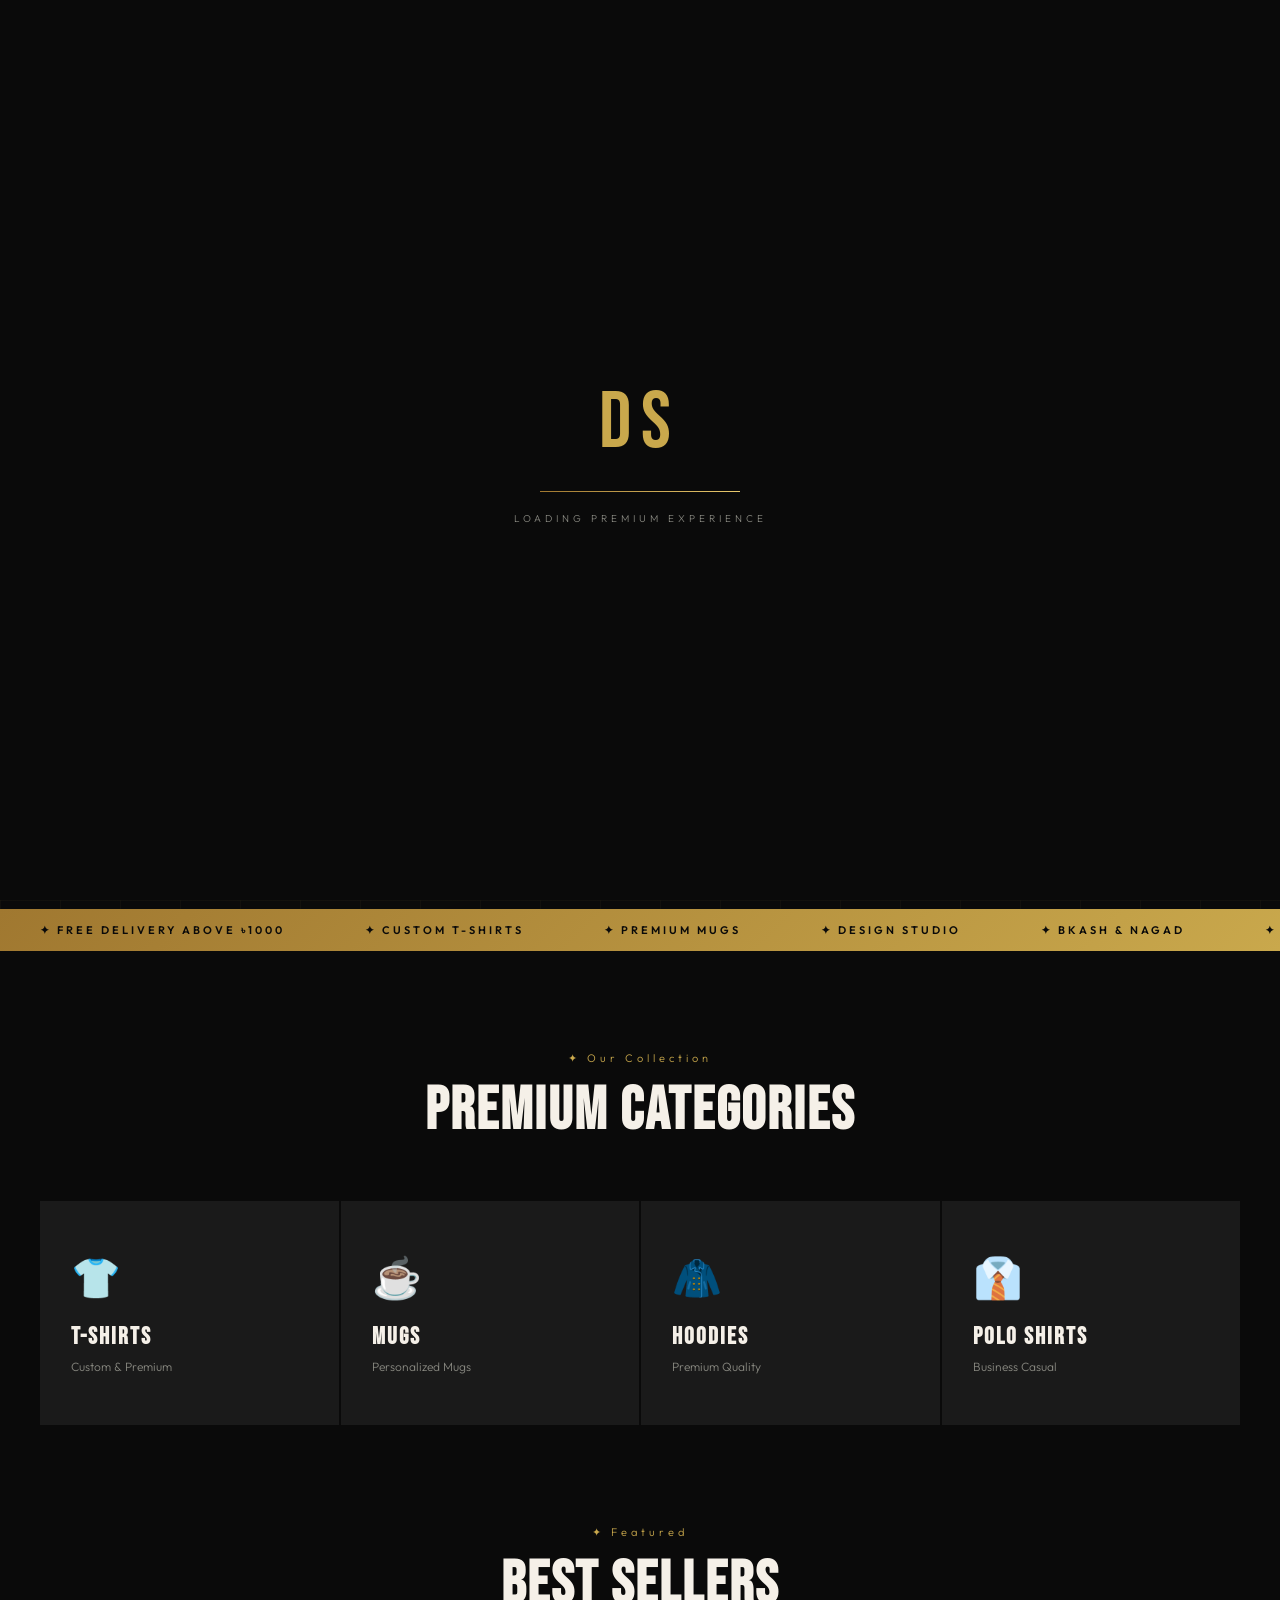
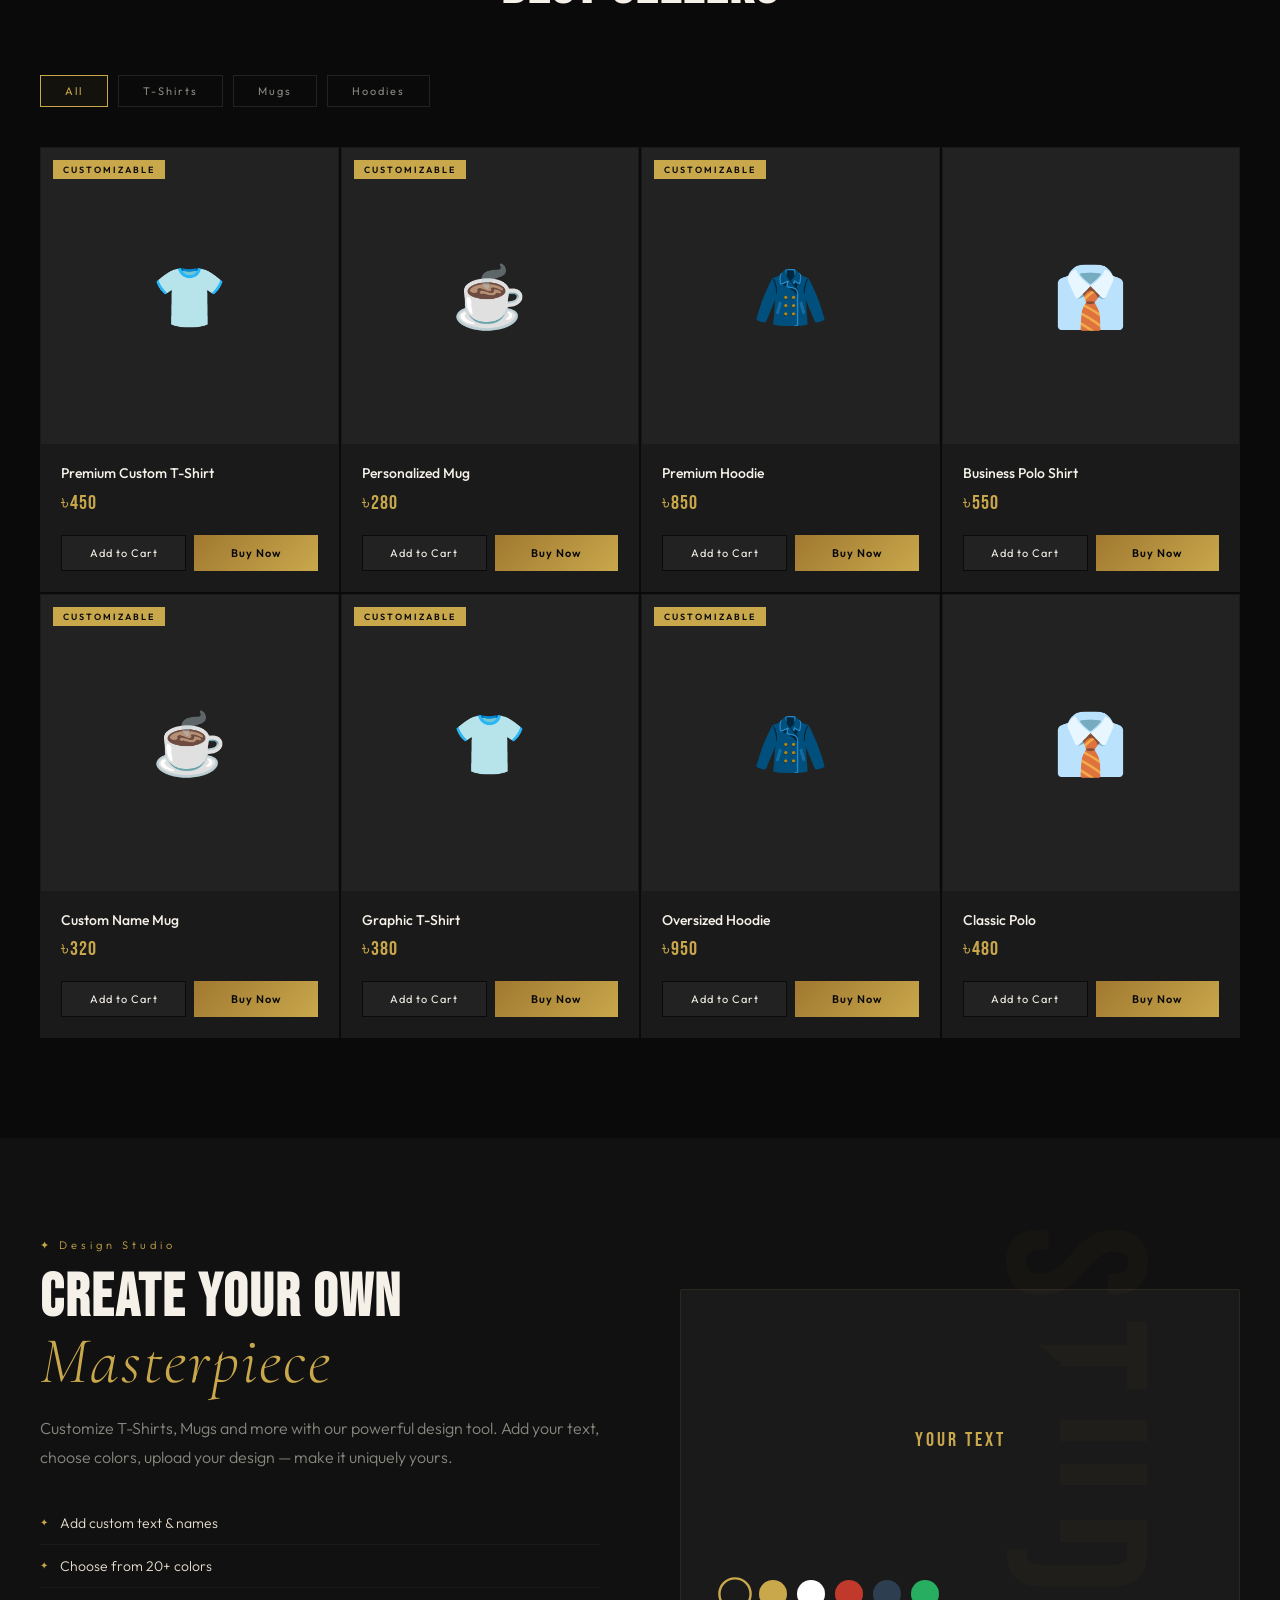
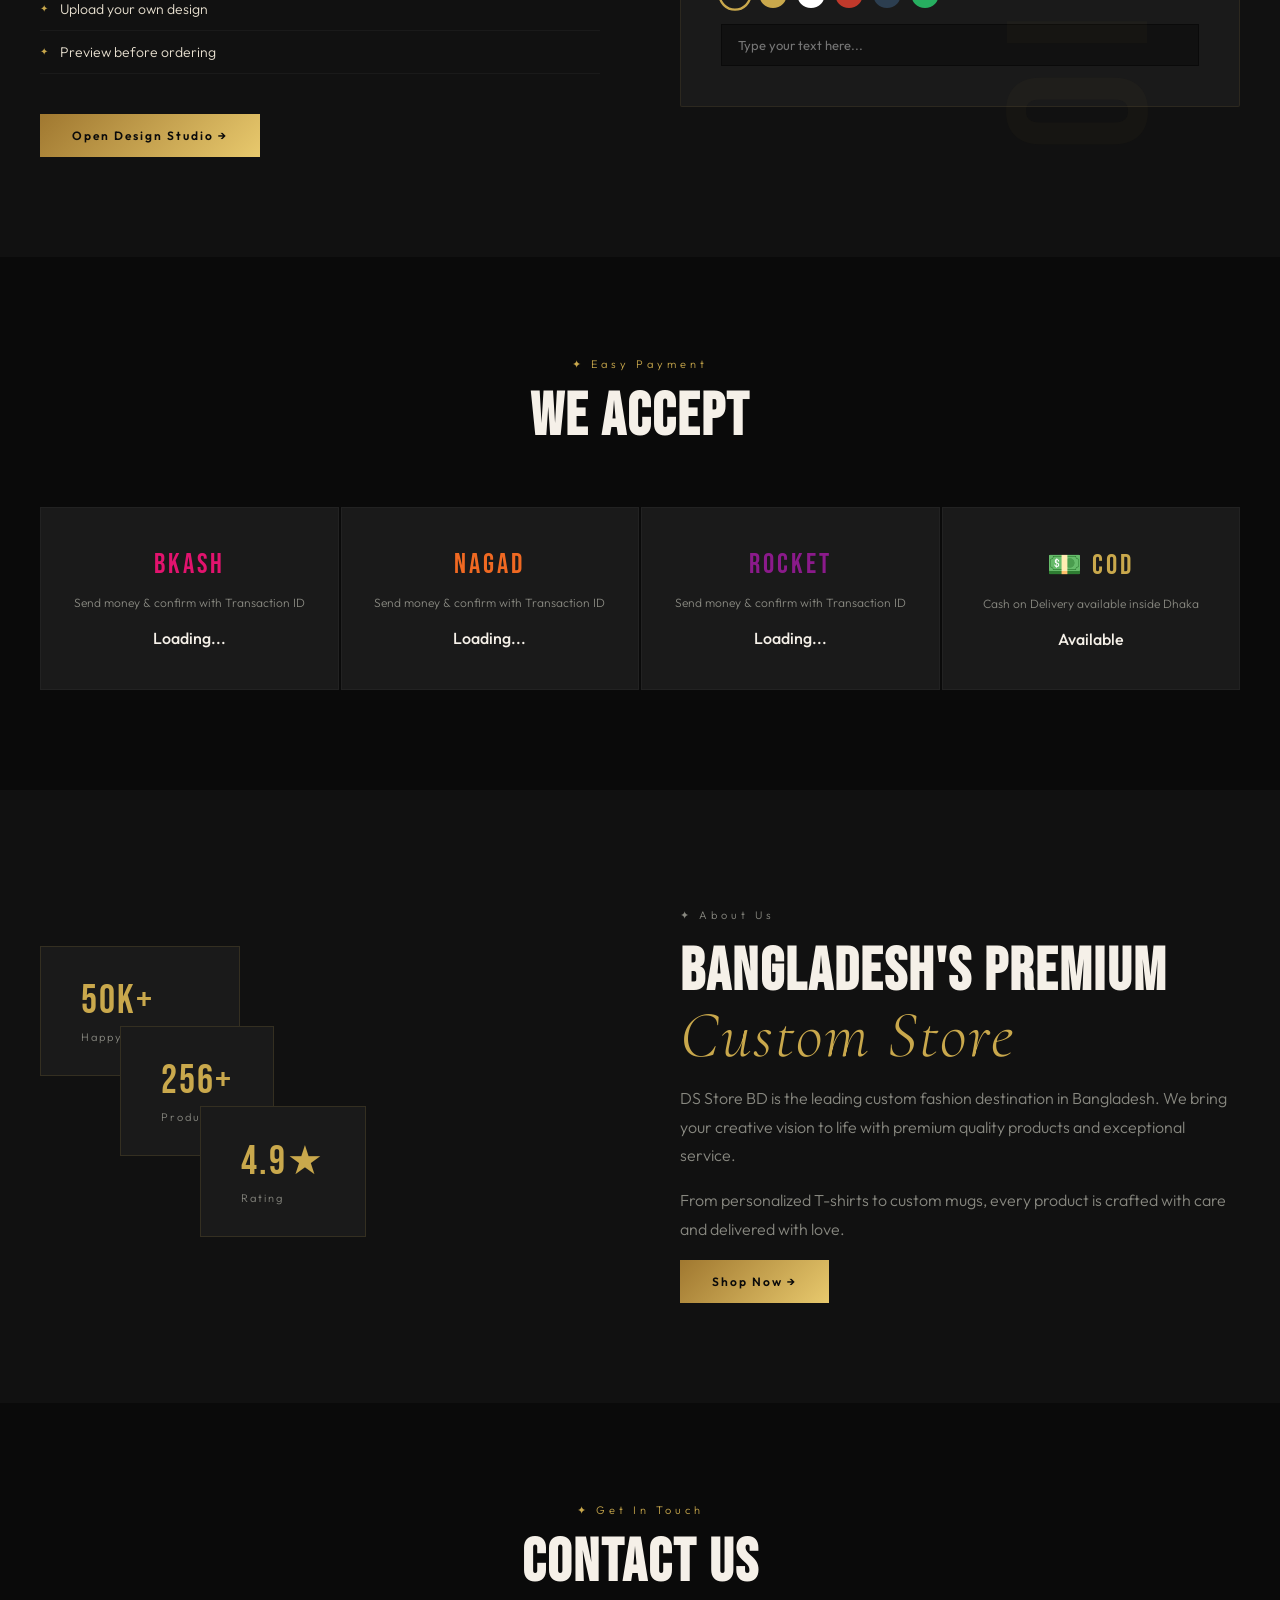
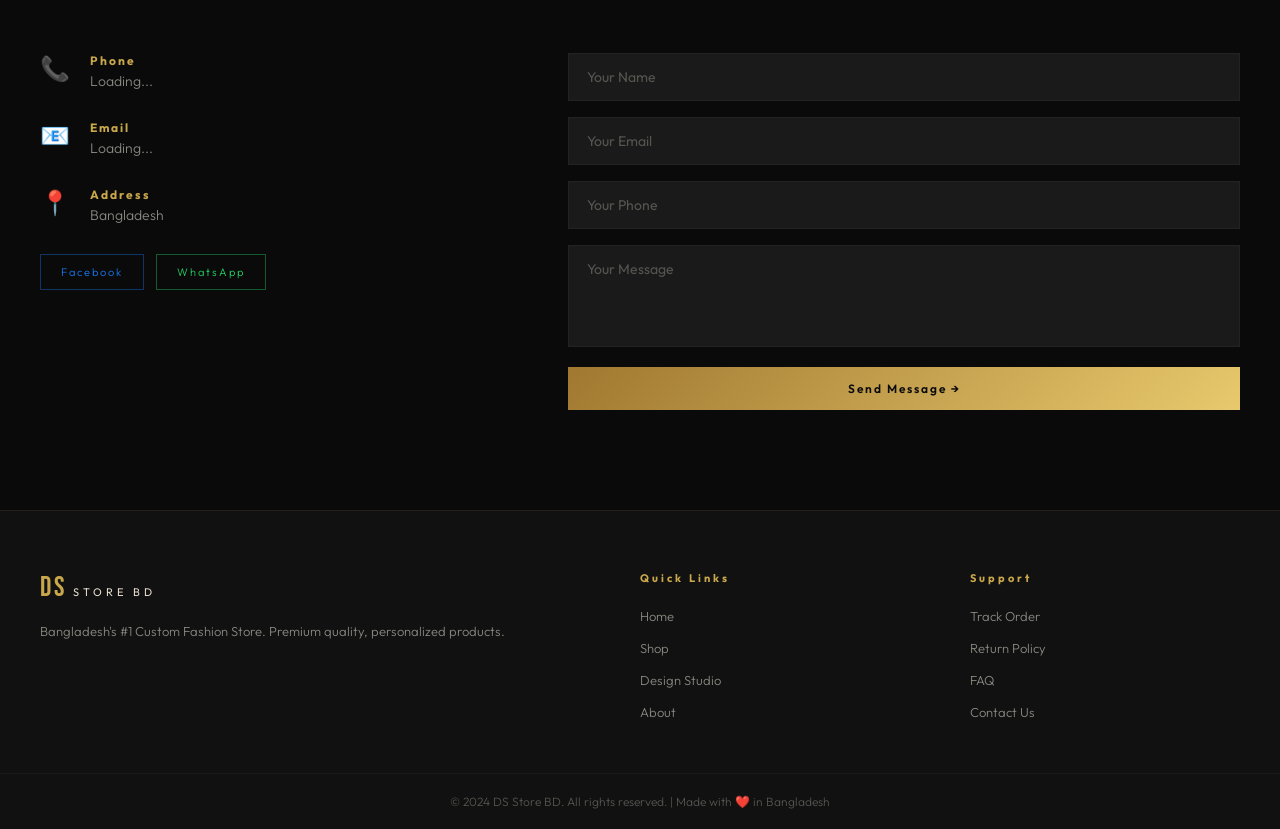
==== index.html @ f4c052ce "Add files via upload" ====
<!DOCTYPE html>
<html lang="en">
<head>
  <meta charset="UTF-8" />
  <meta name="viewport" content="width=device-width, initial-scale=1.0"/>
  <title>DS Store BD — Premium Custom Fashion</title>
  <link rel="preconnect" href="https://fonts.googleapis.com">
  <link href="https://fonts.googleapis.com/css2?family=Cormorant+Garamond:ital,wght@0,300;0,400;0,600;1,300;1,400&family=Bebas+Neue&family=Outfit:wght@300;400;500;600&display=swap" rel="stylesheet">
  <link rel="stylesheet" href="style.css">
</head>
<body>

<!-- CURSOR -->
<div class="cursor" id="cursor"></div>
<div class="cursor-follower" id="cursorFollower"></div>

<!-- LOADER -->
<div class="loader" id="loader">
  <div class="loader-inner">
    <div class="loader-logo">DS</div>
    <div class="loader-bar"><div class="loader-progress"></div></div>
    <p class="loader-text">LOADING PREMIUM EXPERIENCE</p>
  </div>
</div>

<!-- NAVBAR -->
<nav class="navbar" id="navbar">
  <div class="nav-inner">
    <div class="nav-logo">
      <span class="logo-ds">DS</span>
      <span class="logo-store">STORE BD</span>
    </div>
    <ul class="nav-links" id="navLinks">
      <li><a href="#home" class="nav-link active">Home</a></li>
      <li><a href="#shop" class="nav-link">Shop</a></li>
      <li><a href="#design" class="nav-link">Design Studio</a></li>
      <li><a href="#about" class="nav-link">About</a></li>
      <li><a href="#contact" class="nav-link">Contact</a></li>
    </ul>
    <div class="nav-actions">
      <button class="btn-login" onclick="openModal('loginModal')">Login</button>
      <div class="cart-icon" onclick="openCart()">
        <svg width="22" height="22" viewBox="0 0 24 24" fill="none" stroke="currentColor" stroke-width="1.5"><path d="M6 2L3 6v14a2 2 0 002 2h14a2 2 0 002-2V6l-3-4z"/><line x1="3" y1="6" x2="21" y2="6"/><path d="M16 10a4 4 0 01-8 0"/></svg>
        <span class="cart-count" id="cartCount">0</span>
      </div>
      <button class="hamburger" id="hamburger" onclick="toggleMenu()">
        <span></span><span></span><span></span>
      </button>
    </div>
  </div>
</nav>

<!-- HERO -->
<section class="hero" id="home">
  <div class="hero-bg">
    <div class="hero-grid"></div>
    <div class="gold-orb orb1"></div>
    <div class="gold-orb orb2"></div>
  </div>
  <div class="hero-content">
    <div class="hero-badge">✦ Bangladesh's #1 Custom Store</div>
    <h1 class="hero-title">
      <span class="title-line">Shop Smart,</span>
      <span class="title-line gold-italic">Design Bold,</span>
      <span class="title-line">Live Stylish.</span>
    </h1>
    <p class="hero-sub">Discover premium T-Shirts, Mugs & digital products. Design your own custom product with our powerful studio.</p>
    <div class="hero-btns">
      <a href="#shop" class="btn-gold">Explore Shop <span>→</span></a>
      <a href="#design" class="btn-outline">Design Your Product</a>
    </div>
    <div class="hero-stats">
      <div class="stat"><span class="stat-num" data-target="50000">0</span><span>K+</span><p>Happy Customers</p></div>
      <div class="stat-divider"></div>
      <div class="stat"><span class="stat-num" data-target="256">0</span><span>+</span><p>Products</p></div>
      <div class="stat-divider"></div>
      <div class="stat"><span class="stat-num" data-target="48">0</span><span>hr</span><p>Fast Delivery</p></div>
    </div>
  </div>
  <div class="hero-scroll">
    <div class="scroll-line"></div>
    <span>SCROLL</span>
  </div>
</section>

<!-- MARQUEE -->
<div class="marquee-wrap">
  <div class="marquee-track">
    <span>✦ FREE DELIVERY ABOVE ৳1000</span>
    <span>✦ CUSTOM T-SHIRTS</span>
    <span>✦ PREMIUM MUGS</span>
    <span>✦ DESIGN STUDIO</span>
    <span>✦ BKASH & NAGAD</span>
    <span>✦ FREE DELIVERY ABOVE ৳1000</span>
    <span>✦ CUSTOM T-SHIRTS</span>
    <span>✦ PREMIUM MUGS</span>
    <span>✦ DESIGN STUDIO</span>
    <span>✦ BKASH & NAGAD</span>
  </div>
</div>

<!-- CATEGORIES -->
<section class="categories" id="shop">
  <div class="container">
    <div class="section-header">
      <p class="section-tag">✦ Our Collection</p>
      <h2 class="section-title">Premium Categories</h2>
    </div>
    <div class="cat-grid">
      <div class="cat-card" onclick="filterProducts('tshirt')">
        <div class="cat-icon">👕</div>
        <h3>T-Shirts</h3>
        <p>Custom & Premium</p>
        <div class="cat-arrow">→</div>
      </div>
      <div class="cat-card" onclick="filterProducts('mug')">
        <div class="cat-icon">☕</div>
        <h3>Mugs</h3>
        <p>Personalized Mugs</p>
        <div class="cat-arrow">→</div>
      </div>
      <div class="cat-card" onclick="filterProducts('hoodie')">
        <div class="cat-icon">🧥</div>
        <h3>Hoodies</h3>
        <p>Premium Quality</p>
        <div class="cat-arrow">→</div>
      </div>
      <div class="cat-card" onclick="filterProducts('polo')">
        <div class="cat-icon">👔</div>
        <h3>Polo Shirts</h3>
        <p>Business Casual</p>
        <div class="cat-arrow">→</div>
      </div>
    </div>
  </div>
</section>

<!-- PRODUCTS -->
<section class="products-section">
  <div class="container">
    <div class="section-header">
      <p class="section-tag">✦ Featured</p>
      <h2 class="section-title">Best Sellers</h2>
    </div>
    <div class="products-filter">
      <button class="filter-btn active" onclick="filterProducts('all', this)">All</button>
      <button class="filter-btn" onclick="filterProducts('tshirt', this)">T-Shirts</button>
      <button class="filter-btn" onclick="filterProducts('mug', this)">Mugs</button>
      <button class="filter-btn" onclick="filterProducts('hoodie', this)">Hoodies</button>
    </div>
    <div class="products-grid" id="productsGrid">
      <div class="loading-products">
        <div class="gold-spinner"></div>
        <p>Loading products...</p>
      </div>
    </div>
  </div>
</section>

<!-- DESIGN STUDIO -->
<section class="design-studio" id="design">
  <div class="container">
    <div class="studio-inner">
      <div class="studio-text">
        <p class="section-tag">✦ Design Studio</p>
        <h2 class="section-title">Create Your Own<br><em>Masterpiece</em></h2>
        <p class="studio-desc">Customize T-Shirts, Mugs and more with our powerful design tool. Add your text, choose colors, upload your design — make it uniquely yours.</p>
        <ul class="studio-features">
          <li><span class="feat-icon">✦</span> Add custom text & names</li>
          <li><span class="feat-icon">✦</span> Choose from 20+ colors</li>
          <li><span class="feat-icon">✦</span> Upload your own design</li>
          <li><span class="feat-icon">✦</span> Preview before ordering</li>
        </ul>
        <button class="btn-gold" onclick="openDesignStudio()">Open Design Studio →</button>
      </div>
      <div class="studio-preview">
        <div class="preview-card">
          <div class="preview-product" id="previewProduct">
            <div class="tshirt-shape">
              <div class="tshirt-canvas" id="tshirtCanvas">
                <div class="canvas-text" id="canvasText">YOUR TEXT</div>
              </div>
            </div>
          </div>
          <div class="preview-controls">
            <div class="color-picker-row">
              <div class="color-swatch active" style="background:#1a1a1a" onclick="changeProductColor('#1a1a1a', this)"></div>
              <div class="color-swatch" style="background:#c9a84c" onclick="changeProductColor('#c9a84c', this)"></div>
              <div class="color-swatch" style="background:#ffffff" onclick="changeProductColor('#ffffff', this)"></div>
              <div class="color-swatch" style="background:#c0392b" onclick="changeProductColor('#c0392b', this)"></div>
              <div class="color-swatch" style="background:#2c3e50" onclick="changeProductColor('#2c3e50', this)"></div>
              <div class="color-swatch" style="background:#27ae60" onclick="changeProductColor('#27ae60', this)"></div>
            </div>
            <input type="text" class="text-input-preview" placeholder="Type your text here..." oninput="updatePreviewText(this.value)" maxlength="20">
          </div>
        </div>
      </div>
    </div>
  </div>
</section>

<!-- PAYMENT INFO -->
<section class="payment-section">
  <div class="container">
    <div class="section-header">
      <p class="section-tag">✦ Easy Payment</p>
      <h2 class="section-title">We Accept</h2>
    </div>
    <div class="payment-grid">
      <div class="payment-card bkash">
        <div class="payment-logo">bKash</div>
        <p>Send money & confirm with Transaction ID</p>
        <div class="payment-number" id="bkashNumber">Loading...</div>
      </div>
      <div class="payment-card nagad">
        <div class="payment-logo">Nagad</div>
        <p>Send money & confirm with Transaction ID</p>
        <div class="payment-number" id="nagadNumber">Loading...</div>
      </div>
      <div class="payment-card rocket">
        <div class="payment-logo">Rocket</div>
        <p>Send money & confirm with Transaction ID</p>
        <div class="payment-number" id="rocketNumber">Loading...</div>
      </div>
      <div class="payment-card cod">
        <div class="payment-logo">💵 COD</div>
        <p>Cash on Delivery available inside Dhaka</p>
        <div class="payment-number">Available</div>
      </div>
    </div>
  </div>
</section>

<!-- ABOUT -->
<section class="about-section" id="about">
  <div class="container">
    <div class="about-inner">
      <div class="about-visual">
        <div class="about-card-stack">
          <div class="about-card ac1">
            <span class="ac-num">50K+</span>
            <span class="ac-label">Happy Customers</span>
          </div>
          <div class="about-card ac2">
            <span class="ac-num">256+</span>
            <span class="ac-label">Products</span>
          </div>
          <div class="about-card ac3">
            <span class="ac-num">4.9★</span>
            <span class="ac-label">Rating</span>
          </div>
        </div>
      </div>
      <div class="about-text">
        <p class="section-tag">✦ About Us</p>
        <h2 class="section-title">Bangladesh's Premium<br><em>Custom Store</em></h2>
        <p>DS Store BD is the leading custom fashion destination in Bangladesh. We bring your creative vision to life with premium quality products and exceptional service.</p>
        <p>From personalized T-shirts to custom mugs, every product is crafted with care and delivered with love.</p>
        <a href="#shop" class="btn-gold">Shop Now →</a>
      </div>
    </div>
  </div>
</section>

<!-- CONTACT -->
<section class="contact-section" id="contact">
  <div class="container">
    <div class="section-header">
      <p class="section-tag">✦ Get In Touch</p>
      <h2 class="section-title">Contact Us</h2>
    </div>
    <div class="contact-grid">
      <div class="contact-info">
        <div class="contact-item">
          <span class="contact-icon">📞</span>
          <div>
            <h4>Phone</h4>
            <p id="contactPhone">Loading...</p>
          </div>
        </div>
        <div class="contact-item">
          <span class="contact-icon">📧</span>
          <div>
            <h4>Email</h4>
            <p id="contactEmail">Loading...</p>
          </div>
        </div>
        <div class="contact-item">
          <span class="contact-icon">📍</span>
          <div>
            <h4>Address</h4>
            <p id="contactAddress">Bangladesh</p>
          </div>
        </div>
        <div class="social-links">
          <a href="#" class="social-btn fb">Facebook</a>
          <a href="#" class="social-btn wa">WhatsApp</a>
        </div>
      </div>
      <form class="contact-form" onsubmit="submitContact(event)">
        <div class="form-group">
          <input type="text" placeholder="Your Name" required>
        </div>
        <div class="form-group">
          <input type="email" placeholder="Your Email" required>
        </div>
        <div class="form-group">
          <input type="tel" placeholder="Your Phone">
        </div>
        <div class="form-group">
          <textarea placeholder="Your Message" rows="4" required></textarea>
        </div>
        <button type="submit" class="btn-gold w-full">Send Message →</button>
      </form>
    </div>
  </div>
</section>

<!-- FOOTER -->
<footer class="footer">
  <div class="footer-inner">
    <div class="footer-brand">
      <div class="nav-logo">
        <span class="logo-ds">DS</span>
        <span class="logo-store">STORE BD</span>
      </div>
      <p>Bangladesh's #1 Custom Fashion Store. Premium quality, personalized products.</p>
    </div>
    <div class="footer-links">
      <h4>Quick Links</h4>
      <ul>
        <li><a href="#home">Home</a></li>
        <li><a href="#shop">Shop</a></li>
        <li><a href="#design">Design Studio</a></li>
        <li><a href="#about">About</a></li>
      </ul>
    </div>
    <div class="footer-links">
      <h4>Support</h4>
      <ul>
        <li><a href="#">Track Order</a></li>
        <li><a href="#">Return Policy</a></li>
        <li><a href="#">FAQ</a></li>
        <li><a href="#contact">Contact Us</a></li>
      </ul>
    </div>
  </div>
  <div class="footer-bottom">
    <p>© 2024 DS Store BD. All rights reserved. | Made with ❤️ in Bangladesh</p>
  </div>
</footer>

<!-- CART SIDEBAR -->
<div class="cart-overlay" id="cartOverlay" onclick="closeCart()"></div>
<div class="cart-sidebar" id="cartSidebar">
  <div class="cart-header">
    <h3>Your Cart</h3>
    <button onclick="closeCart()">✕</button>
  </div>
  <div class="cart-items" id="cartItems">
    <div class="empty-cart">
      <span>🛒</span>
      <p>Your cart is empty</p>
    </div>
  </div>
  <div class="cart-footer" id="cartFooter" style="display:none">
    <div class="cart-total">
      <span>Total:</span>
      <span class="total-amount" id="cartTotal">৳0</span>
    </div>
    <button class="btn-gold w-full" onclick="proceedToCheckout()">Checkout →</button>
  </div>
</div>

<!-- LOGIN MODAL -->
<div class="modal-overlay" id="loginModal" onclick="closeModalOutside(event, 'loginModal')">
  <div class="modal">
    <button class="modal-close" onclick="closeModal('loginModal')">✕</button>
    <div class="modal-header">
      <div class="nav-logo"><span class="logo-ds">DS</span><span class="logo-store">STORE BD</span></div>
      <p>Sign in to your account</p>
    </div>
    <div class="modal-tabs">
      <button class="tab-btn active" onclick="switchTab('login')">Login</button>
      <button class="tab-btn" onclick="switchTab('register')">Register</button>
    </div>
    <form id="loginForm" onsubmit="handleLogin(event)">
      <div class="form-group">
        <input type="email" id="loginEmail" placeholder="Email Address" required>
      </div>
      <div class="form-group">
        <input type="password" id="loginPassword" placeholder="Password" required>
      </div>
      <button type="submit" class="btn-gold w-full">Sign In →</button>
    </form>
    <form id="registerForm" style="display:none" onsubmit="handleRegister(event)">
      <div class="form-group">
        <input type="text" id="regName" placeholder="Full Name" required>
      </div>
      <div class="form-group">
        <input type="email" id="regEmail" placeholder="Email Address" required>
      </div>
      <div class="form-group">
        <input type="tel" id="regPhone" placeholder="Phone Number">
      </div>
      <div class="form-group">
        <input type="password" id="regPassword" placeholder="Password" required>
      </div>
      <button type="submit" class="btn-gold w-full">Create Account →</button>
    </form>
    <div class="modal-msg" id="modalMsg"></div>
  </div>
</div>

<!-- PRODUCT MODAL -->
<div class="modal-overlay" id="productModal" onclick="closeModalOutside(event, 'productModal')">
  <div class="modal modal-wide">
    <button class="modal-close" onclick="closeModal('productModal')">✕</button>
    <div id="productModalContent"></div>
  </div>
</div>

<!-- ORDER MODAL -->
<div class="modal-overlay" id="orderModal" onclick="closeModalOutside(event, 'orderModal')">
  <div class="modal modal-wide">
    <button class="modal-close" onclick="closeModal('orderModal')">✕</button>
    <div class="modal-header">
      <h3>Complete Your Order</h3>
    </div>
    <form onsubmit="submitOrder(event)">
      <div class="order-grid">
        <div class="order-form">
          <h4>Delivery Information</h4>
          <div class="form-group">
            <input type="text" id="orderName" placeholder="Full Name" required>
          </div>
          <div class="form-group">
            <input type="tel" id="orderPhone" placeholder="Phone Number" required>
          </div>
          <div class="form-group">
            <input type="email" id="orderEmail" placeholder="Email (optional)">
          </div>
          <div class="form-group">
            <textarea id="orderAddress" placeholder="Full Delivery Address" rows="3" required></textarea>
          </div>
          <div class="form-group">
            <textarea id="orderNote" placeholder="Special Note (optional)" rows="2"></textarea>
          </div>
          <h4>Payment Method</h4>
          <div class="payment-methods">
            <label class="payment-option">
              <input type="radio" name="payment" value="bkash" required>
              <span>bKash</span>
            </label>
            <label class="payment-option">
              <input type="radio" name="payment" value="nagad">
              <span>Nagad</span>
            </label>
            <label class="payment-option">
              <input type="radio" name="payment" value="rocket">
              <span>Rocket</span>
            </label>
            <label class="payment-option">
              <input type="radio" name="payment" value="cod">
              <span>Cash on Delivery</span>
            </label>
          </div>
          <div id="paymentInstructions" class="payment-instructions"></div>
          <div class="form-group" id="transactionGroup" style="display:none">
            <input type="text" id="transactionId" placeholder="Transaction ID">
            <input type="text" id="paymentNumber" placeholder="Payment Number">
          </div>
        </div>
        <div class="order-summary">
          <h4>Order Summary</h4>
          <div id="orderItemsList"></div>
          <div class="order-total-row">
            <span>Subtotal:</span>
            <span id="orderSubtotal">৳0</span>
          </div>
          <div class="order-total-row">
            <span>Delivery:</span>
            <span id="orderDelivery">৳60</span>
          </div>
          <div class="order-total-row total">
            <span>Total:</span>
            <span id="orderTotal">৳0</span>
          </div>
          <button type="submit" class="btn-gold w-full">Place Order →</button>
        </div>
      </div>
    </form>
  </div>
</div>

<!-- TOAST -->
<div class="toast" id="toast"></div>

<script src="app.js"></script>
</body>
</html>
---- style.css ----
/* ===== DS STORE BD — BLACK & GOLD PREMIUM ===== */
:root {
  --gold: #c9a84c;
  --gold-light: #e8c96d;
  --gold-dark: #a07830;
  --black: #0a0a0a;
  --black2: #111111;
  --black3: #1a1a1a;
  --black4: #222222;
  --white: #f5f0e8;
  --white2: #e8e0d0;
  --gray: #888880;
  --gray2: #555550;
  --font-display: 'Bebas Neue', sans-serif;
  --font-serif: 'Cormorant Garamond', serif;
  --font-body: 'Outfit', sans-serif;
}

*, *::before, *::after { margin:0; padding:0; box-sizing:border-box; }

html { scroll-behavior: smooth; }

body {
  background: var(--black);
  color: var(--white);
  font-family: var(--font-body);
  font-weight: 300;
  overflow-x: hidden;
  cursor: none;
}

/* SCROLLBAR */
::-webkit-scrollbar { width: 4px; }
::-webkit-scrollbar-track { background: var(--black2); }
::-webkit-scrollbar-thumb { background: var(--gold); border-radius: 2px; }

/* CURSOR */
.cursor {
  width: 8px; height: 8px;
  background: var(--gold);
  border-radius: 50%;
  position: fixed; top: 0; left: 0;
  pointer-events: none;
  z-index: 9999;
  transition: transform 0.1s;
}
.cursor-follower {
  width: 30px; height: 30px;
  border: 1px solid var(--gold);
  border-radius: 50%;
  position: fixed; top: 0; left: 0;
  pointer-events: none;
  z-index: 9998;
  transition: all 0.15s ease;
  opacity: 0.5;
}

/* LOADER */
.loader {
  position: fixed; inset: 0;
  background: var(--black);
  z-index: 10000;
  display: flex;
  align-items: center;
  justify-content: center;
  transition: opacity 0.8s, visibility 0.8s;
}
.loader.hidden { opacity: 0; visibility: hidden; }
.loader-inner { text-align: center; }
.loader-logo {
  font-family: var(--font-display);
  font-size: 80px;
  color: var(--gold);
  letter-spacing: 10px;
  animation: pulse 1s ease-in-out infinite;
}
@keyframes pulse { 0%,100%{opacity:1} 50%{opacity:0.4} }
.loader-bar {
  width: 200px; height: 1px;
  background: var(--black3);
  margin: 20px auto;
  overflow: hidden;
}
.loader-progress {
  height: 100%;
  background: linear-gradient(90deg, var(--gold-dark), var(--gold-light));
  animation: load 2s ease-in-out forwards;
}
@keyframes load { from{width:0} to{width:100%} }
.loader-text {
  font-size: 10px;
  letter-spacing: 4px;
  color: var(--gray);
}

/* NAVBAR */
.navbar {
  position: fixed; top: 0; left: 0; right: 0;
  z-index: 1000;
  padding: 20px 0;
  transition: all 0.4s;
}
.navbar.scrolled {
  background: rgba(10,10,10,0.95);
  backdrop-filter: blur(20px);
  padding: 12px 0;
  border-bottom: 1px solid rgba(201,168,76,0.15);
}
.nav-inner {
  max-width: 1280px;
  margin: 0 auto;
  padding: 0 40px;
  display: flex;
  align-items: center;
  justify-content: space-between;
}
.nav-logo { display: flex; align-items: baseline; gap: 6px; cursor: pointer; }
.logo-ds { font-family: var(--font-display); font-size: 28px; color: var(--gold); letter-spacing: 3px; }
.logo-store { font-size: 11px; letter-spacing: 4px; color: var(--white2); font-weight: 400; }
.nav-links { display: flex; list-style: none; gap: 40px; }
.nav-link {
  font-size: 12px; letter-spacing: 2px; text-transform: uppercase;
  color: var(--gray); text-decoration: none;
  position: relative; transition: color 0.3s;
}
.nav-link::after {
  content: ''; position: absolute; bottom: -4px; left: 0;
  width: 0; height: 1px; background: var(--gold);
  transition: width 0.3s;
}
.nav-link:hover, .nav-link.active { color: var(--gold); }
.nav-link:hover::after, .nav-link.active::after { width: 100%; }
.nav-actions { display: flex; align-items: center; gap: 20px; }
.btn-login {
  background: none; border: 1px solid rgba(201,168,76,0.4);
  color: var(--gold); padding: 8px 20px;
  font-size: 11px; letter-spacing: 2px;
  cursor: pointer; transition: all 0.3s;
  font-family: var(--font-body);
}
.btn-login:hover { background: var(--gold); color: var(--black); }
.cart-icon {
  position: relative; cursor: pointer;
  color: var(--white2); transition: color 0.3s;
}
.cart-icon:hover { color: var(--gold); }
.cart-count {
  position: absolute; top: -8px; right: -8px;
  background: var(--gold); color: var(--black);
  width: 16px; height: 16px;
  border-radius: 50%; font-size: 9px;
  display: flex; align-items: center; justify-content: center;
  font-weight: 600;
}
.hamburger {
  display: none; flex-direction: column; gap: 5px;
  background: none; border: none; cursor: pointer; padding: 5px;
}
.hamburger span {
  display: block; width: 22px; height: 1px;
  background: var(--white); transition: all 0.3s;
}

/* HERO */
.hero {
  min-height: 100vh;
  display: flex; align-items: center;
  position: relative; overflow: hidden;
  padding: 120px 40px 80px;
}
.hero-bg { position: absolute; inset: 0; }
.hero-grid {
  position: absolute; inset: 0;
  background-image: linear-gradient(rgba(201,168,76,0.04) 1px, transparent 1px),
    linear-gradient(90deg, rgba(201,168,76,0.04) 1px, transparent 1px);
  background-size: 60px 60px;
  animation: gridMove 20s linear infinite;
}
@keyframes gridMove { to { background-position: 60px 60px; } }
.gold-orb {
  position: absolute; border-radius: 50%;
  filter: blur(80px); opacity: 0.12;
  animation: orbFloat 8s ease-in-out infinite;
}
.orb1 {
  width: 500px; height: 500px;
  background: var(--gold);
  top: -100px; right: -100px;
}
.orb2 {
  width: 300px; height: 300px;
  background: var(--gold-light);
  bottom: 100px; left: 200px;
  animation-delay: 4s;
}
@keyframes orbFloat { 0%,100%{transform:translateY(0)} 50%{transform:translateY(-30px)} }
.hero-content {
  max-width: 1280px; margin: 0 auto; width: 100%;
  position: relative; z-index: 2;
}
.hero-badge {
  display: inline-block;
  border: 1px solid rgba(201,168,76,0.3);
  color: var(--gold); font-size: 11px;
  letter-spacing: 3px; padding: 8px 20px;
  margin-bottom: 30px;
  animation: fadeUp 0.8s ease 0.3s both;
}
.hero-title {
  font-family: var(--font-display);
  font-size: clamp(60px, 10vw, 120px);
  line-height: 0.95; letter-spacing: 2px;
  margin-bottom: 30px;
}
.title-line {
  display: block;
  animation: fadeUp 0.8s ease both;
}
.title-line:nth-child(1) { animation-delay: 0.4s; }
.title-line:nth-child(2) { animation-delay: 0.5s; }
.title-line:nth-child(3) { animation-delay: 0.6s; }
.gold-italic {
  font-family: var(--font-serif);
  color: var(--gold);
  font-style: italic;
  font-weight: 300;
  font-size: clamp(70px, 11vw, 130px);
}
.hero-sub {
  max-width: 500px; font-size: 16px; line-height: 1.7;
  color: var(--gray); margin-bottom: 40px;
  animation: fadeUp 0.8s ease 0.7s both;
}
.hero-btns {
  display: flex; gap: 20px; flex-wrap: wrap;
  margin-bottom: 60px;
  animation: fadeUp 0.8s ease 0.8s both;
}
.hero-stats {
  display: flex; gap: 40px; align-items: center;
  animation: fadeUp 0.8s ease 0.9s both;
}
.stat { text-align: left; }
.stat-num {
  font-family: var(--font-display);
  font-size: 40px; color: var(--gold);
  letter-spacing: 2px;
}
.stat p { font-size: 11px; letter-spacing: 2px; color: var(--gray); margin-top: 4px; }
.stat-divider { width: 1px; height: 50px; background: rgba(201,168,76,0.2); }
@keyframes fadeUp {
  from { opacity:0; transform:translateY(30px); }
  to { opacity:1; transform:translateY(0); }
}
.hero-scroll {
  position: absolute; bottom: 40px; left: 50%;
  transform: translateX(-50%);
  display: flex; flex-direction: column;
  align-items: center; gap: 10px;
  color: var(--gray); font-size: 9px; letter-spacing: 3px;
}
.scroll-line {
  width: 1px; height: 50px;
  background: linear-gradient(to bottom, transparent, var(--gold));
  animation: scrollPulse 2s ease-in-out infinite;
}
@keyframes scrollPulse { 0%,100%{opacity:0.3} 50%{opacity:1} }

/* BUTTONS */
.btn-gold {
  display: inline-flex; align-items: center; gap: 8px;
  background: linear-gradient(135deg, var(--gold-dark), var(--gold-light));
  color: var(--black); padding: 14px 32px;
  font-size: 12px; letter-spacing: 2px; font-weight: 600;
  text-decoration: none; border: none; cursor: pointer;
  transition: all 0.3s; position: relative; overflow: hidden;
  font-family: var(--font-body);
}
.btn-gold::before {
  content: ''; position: absolute; inset: 0;
  background: rgba(255,255,255,0.15);
  transform: translateX(-100%); transition: transform 0.4s;
}
.btn-gold:hover::before { transform: translateX(0); }
.btn-gold:hover { transform: translateY(-2px); box-shadow: 0 10px 30px rgba(201,168,76,0.3); }
.btn-outline {
  display: inline-flex; align-items: center;
  border: 1px solid rgba(201,168,76,0.5);
  color: var(--white); padding: 14px 32px;
  font-size: 12px; letter-spacing: 2px;
  text-decoration: none; cursor: pointer;
  transition: all 0.3s; background: none;
  font-family: var(--font-body);
}
.btn-outline:hover { border-color: var(--gold); color: var(--gold); background: rgba(201,168,76,0.05); }
.w-full { width: 100%; justify-content: center; }

/* MARQUEE */
.marquee-wrap {
  overflow: hidden;
  background: linear-gradient(135deg, var(--gold-dark), var(--gold));
  padding: 14px 0;
}
.marquee-track {
  display: flex; gap: 0;
  animation: marqueeScroll 20s linear infinite;
  white-space: nowrap;
}
.marquee-track span {
  color: var(--black); font-size: 11px;
  letter-spacing: 3px; font-weight: 600;
  padding: 0 40px;
}
@keyframes marqueeScroll { from{transform:translateX(0)} to{transform:translateX(-50%)} }

/* CONTAINER */
.container { max-width: 1280px; margin: 0 auto; padding: 0 40px; }

/* SECTION HEADER */
.section-header { text-align: center; margin-bottom: 60px; }
.section-tag {
  color: var(--gold); font-size: 11px; letter-spacing: 4px;
  display: block; margin-bottom: 16px;
}
.section-title {
  font-family: var(--font-display);
  font-size: clamp(36px, 5vw, 60px);
  line-height: 1; letter-spacing: 2px;
}
.section-title em {
  font-family: var(--font-serif);
  font-style: italic; color: var(--gold); font-weight: 300;
  font-size: 1.1em;
}

/* CATEGORIES */
.categories { padding: 100px 0 0; }
.cat-grid {
  display: grid; grid-template-columns: repeat(4, 1fr); gap: 2px;
}
.cat-card {
  background: var(--black3);
  padding: 50px 30px;
  cursor: pointer; transition: all 0.4s;
  position: relative; overflow: hidden;
  border: 1px solid transparent;
}
.cat-card::before {
  content: ''; position: absolute; inset: 0;
  background: linear-gradient(135deg, rgba(201,168,76,0.08), transparent);
  opacity: 0; transition: opacity 0.4s;
}
.cat-card:hover { border-color: rgba(201,168,76,0.3); transform: translateY(-4px); }
.cat-card:hover::before { opacity: 1; }
.cat-icon { font-size: 40px; margin-bottom: 20px; display: block; }
.cat-card h3 {
  font-family: var(--font-display); font-size: 24px;
  letter-spacing: 2px; margin-bottom: 8px;
}
.cat-card p { font-size: 12px; color: var(--gray); }
.cat-arrow {
  position: absolute; bottom: 20px; right: 20px;
  color: var(--gold); font-size: 20px;
  transform: translateX(-10px); opacity: 0;
  transition: all 0.3s;
}
.cat-card:hover .cat-arrow { transform: translateX(0); opacity: 1; }

/* PRODUCTS */
.products-section { padding: 100px 0; }
.products-filter { display: flex; gap: 10px; margin-bottom: 40px; flex-wrap: wrap; }
.filter-btn {
  background: none; border: 1px solid var(--black4);
  color: var(--gray); padding: 8px 24px;
  font-size: 11px; letter-spacing: 2px;
  cursor: pointer; transition: all 0.3s;
  font-family: var(--font-body);
}
.filter-btn.active, .filter-btn:hover {
  border-color: var(--gold); color: var(--gold);
  background: rgba(201,168,76,0.05);
}
.products-grid {
  display: grid; grid-template-columns: repeat(4, 1fr); gap: 2px;
}
.loading-products {
  grid-column: 1/-1; text-align: center; padding: 80px;
  color: var(--gray);
}
.gold-spinner {
  width: 40px; height: 40px;
  border: 2px solid var(--black3);
  border-top-color: var(--gold);
  border-radius: 50%;
  animation: spin 1s linear infinite;
  margin: 0 auto 20px;
}
@keyframes spin { to{transform:rotate(360deg)} }
.product-card {
  background: var(--black3);
  position: relative; overflow: hidden;
  cursor: pointer; transition: all 0.4s;
  border: 1px solid transparent;
}
.product-card:hover { border-color: rgba(201,168,76,0.2); transform: translateY(-4px); }
.product-img {
  width: 100%; aspect-ratio: 1;
  background: var(--black4);
  display: flex; align-items: center; justify-content: center;
  font-size: 60px; position: relative; overflow: hidden;
}
.product-img img { width: 100%; height: 100%; object-fit: cover; }
.product-badge {
  position: absolute; top: 12px; left: 12px;
  background: var(--gold); color: var(--black);
  font-size: 9px; letter-spacing: 2px; padding: 4px 10px;
  font-weight: 600;
}
.product-info { padding: 20px; }
.product-name {
  font-size: 14px; font-weight: 500;
  margin-bottom: 8px; line-height: 1.3;
}
.product-price {
  font-family: var(--font-display); font-size: 20px;
  color: var(--gold); letter-spacing: 1px;
}
.product-actions {
  display: flex; gap: 8px; padding: 0 20px 20px;
}
.btn-cart {
  flex: 1; background: var(--black4); border: 1px solid var(--black);
  color: var(--white); padding: 10px;
  font-size: 11px; letter-spacing: 1px;
  cursor: pointer; transition: all 0.3s;
  font-family: var(--font-body);
}
.btn-cart:hover { background: var(--gold); color: var(--black); border-color: var(--gold); }
.btn-buy {
  flex: 1;
  background: linear-gradient(135deg, var(--gold-dark), var(--gold));
  color: var(--black); border: none; padding: 10px;
  font-size: 11px; letter-spacing: 1px;
  cursor: pointer; transition: all 0.3s;
  font-weight: 600; font-family: var(--font-body);
}
.btn-buy:hover { opacity: 0.9; }

/* DESIGN STUDIO */
.design-studio {
  padding: 100px 0;
  background: var(--black2);
  position: relative; overflow: hidden;
}
.design-studio::before {
  content: 'STUDIO';
  position: absolute; right: -60px; top: 50%;
  transform: translateY(-50%) rotate(90deg);
  font-family: var(--font-display); font-size: 200px;
  color: rgba(201,168,76,0.03); letter-spacing: 20px;
  pointer-events: none;
}
.studio-inner {
  display: grid; grid-template-columns: 1fr 1fr; gap: 80px; align-items: center;
}
.studio-desc { color: var(--gray); line-height: 1.8; margin: 20px 0 30px; }
.studio-features { list-style: none; margin-bottom: 40px; }
.studio-features li {
  padding: 12px 0; border-bottom: 1px solid var(--black3);
  font-size: 14px; color: var(--white2);
  display: flex; align-items: center; gap: 12px;
}
.feat-icon { color: var(--gold); font-size: 10px; }
.preview-card {
  background: var(--black3); border: 1px solid rgba(201,168,76,0.1);
  padding: 40px; border-radius: 2px;
}
.tshirt-shape {
  width: 200px; height: 220px; margin: 0 auto 30px;
  position: relative;
  clip-path: polygon(20% 0%, 80% 0%, 100% 15%, 100% 100%, 0% 100%, 0% 15%);
  background: #1a1a1a;
  display: flex; align-items: center; justify-content: center;
  transition: background 0.4s;
}
.tshirt-canvas {
  display: flex; align-items: center; justify-content: center;
  padding: 20px; text-align: center;
}
.canvas-text {
  font-family: var(--font-display);
  font-size: 20px; color: var(--gold);
  letter-spacing: 3px; word-break: break-all;
}
.color-picker-row { display: flex; gap: 10px; margin-bottom: 16px; flex-wrap: wrap; }
.color-swatch {
  width: 28px; height: 28px; border-radius: 50%;
  cursor: pointer; border: 2px solid transparent;
  transition: all 0.2s;
}
.color-swatch.active { border-color: var(--gold); transform: scale(1.2); }
.text-input-preview {
  width: 100%; background: var(--black2);
  border: 1px solid var(--black); color: var(--white);
  padding: 12px 16px; font-size: 13px;
  font-family: var(--font-body);
  transition: border-color 0.3s;
}
.text-input-preview:focus { outline: none; border-color: var(--gold); }

/* PAYMENT */
.payment-section { padding: 100px 0; }
.payment-grid { display: grid; grid-template-columns: repeat(4, 1fr); gap: 2px; }
.payment-card {
  padding: 40px 30px; text-align: center;
  background: var(--black3); border: 1px solid var(--black4);
  transition: all 0.3s;
}
.payment-card:hover { border-color: rgba(201,168,76,0.3); transform: translateY(-4px); }
.payment-logo {
  font-family: var(--font-display); font-size: 28px;
  letter-spacing: 3px; margin-bottom: 12px;
}
.bkash .payment-logo { color: #e2136e; }
.nagad .payment-logo { color: #f06922; }
.rocket .payment-logo { color: #8b1a8b; }
.cod .payment-logo { color: var(--gold); }
.payment-card p { font-size: 12px; color: var(--gray); margin-bottom: 16px; line-height: 1.6; }
.payment-number { font-size: 16px; font-weight: 500; color: var(--white); }

/* ABOUT */
.about-section { padding: 100px 0; background: var(--black2); }
.about-inner { display: grid; grid-template-columns: 1fr 1fr; gap: 80px; align-items: center; }
.about-card-stack { position: relative; height: 300px; }
.about-card {
  position: absolute; background: var(--black3);
  border: 1px solid rgba(201,168,76,0.15);
  padding: 30px 40px;
  transition: transform 0.3s;
}
.ac1 { top: 0; left: 0; }
.ac2 { top: 80px; left: 80px; }
.ac3 { top: 160px; left: 160px; }
.about-card:hover { transform: translateY(-5px); }
.ac-num {
  font-family: var(--font-display); font-size: 40px;
  color: var(--gold); display: block; letter-spacing: 2px;
}
.ac-label { font-size: 11px; letter-spacing: 2px; color: var(--gray); }
.about-text p { color: var(--gray); line-height: 1.8; margin: 16px 0; }

/* CONTACT */
.contact-section { padding: 100px 0; }
.contact-grid { display: grid; grid-template-columns: 1fr 1.5fr; gap: 80px; }
.contact-item {
  display: flex; align-items: flex-start; gap: 20px;
  margin-bottom: 30px;
}
.contact-icon { font-size: 24px; }
.contact-item h4 { font-size: 12px; letter-spacing: 2px; color: var(--gold); margin-bottom: 4px; }
.contact-item p { color: var(--gray); font-size: 14px; }
.social-links { display: flex; gap: 12px; margin-top: 20px; }
.social-btn {
  padding: 10px 20px; font-size: 11px; letter-spacing: 2px;
  text-decoration: none; transition: all 0.3s;
  border: 1px solid;
}
.social-btn.fb { border-color: rgba(24,119,242,0.4); color: #1877f2; }
.social-btn.wa { border-color: rgba(37,211,102,0.4); color: #25d366; }
.social-btn:hover { transform: translateY(-2px); }
.contact-form { display: flex; flex-direction: column; gap: 16px; }
.form-group { position: relative; }
.form-group input, .form-group textarea {
  width: 100%; background: var(--black3);
  border: 1px solid var(--black4); color: var(--white);
  padding: 14px 18px; font-size: 14px; font-family: var(--font-body);
  transition: border-color 0.3s; resize: none;
}
.form-group input:focus, .form-group textarea:focus {
  outline: none; border-color: var(--gold);
}
.form-group input::placeholder, .form-group textarea::placeholder { color: var(--gray2); }

/* FOOTER */
.footer {
  background: var(--black2);
  border-top: 1px solid rgba(201,168,76,0.1);
  padding: 60px 0 0;
}
.footer-inner {
  max-width: 1280px; margin: 0 auto; padding: 0 40px 40px;
  display: grid; grid-template-columns: 2fr 1fr 1fr; gap: 60px;
}
.footer-brand p { color: var(--gray); font-size: 13px; line-height: 1.8; margin-top: 16px; }
.footer-links h4 {
  font-size: 11px; letter-spacing: 3px; color: var(--gold);
  margin-bottom: 20px;
}
.footer-links ul { list-style: none; }
.footer-links li { margin-bottom: 12px; }
.footer-links a {
  color: var(--gray); text-decoration: none;
  font-size: 13px; transition: color 0.3s;
}
.footer-links a:hover { color: var(--gold); }
.footer-bottom {
  border-top: 1px solid var(--black3);
  padding: 20px 40px;
  text-align: center;
  color: var(--gray2); font-size: 12px;
  max-width: 1280px; margin: 0 auto;
}

/* CART SIDEBAR */
.cart-overlay {
  display: none; position: fixed; inset: 0;
  background: rgba(0,0,0,0.7); z-index: 2000;
}
.cart-overlay.active { display: block; }
.cart-sidebar {
  position: fixed; top: 0; right: -420px; bottom: 0;
  width: 420px; background: var(--black2);
  border-left: 1px solid rgba(201,168,76,0.1);
  z-index: 2001; transition: right 0.4s cubic-bezier(0.4,0,0.2,1);
  display: flex; flex-direction: column;
}
.cart-sidebar.active { right: 0; }
.cart-header {
  padding: 30px; border-bottom: 1px solid var(--black3);
  display: flex; justify-content: space-between; align-items: center;
}
.cart-header h3 { font-family: var(--font-display); font-size: 24px; letter-spacing: 2px; }
.cart-header button { background: none; border: none; color: var(--white); font-size: 18px; cursor: pointer; }
.cart-items { flex: 1; overflow-y: auto; padding: 20px; }
.empty-cart { text-align: center; padding: 60px 20px; color: var(--gray); }
.empty-cart span { font-size: 50px; display: block; margin-bottom: 16px; }
.cart-item {
  display: flex; gap: 16px; padding: 16px 0;
  border-bottom: 1px solid var(--black3);
}
.cart-item-img {
  width: 70px; height: 70px; background: var(--black3);
  display: flex; align-items: center; justify-content: center; font-size: 30px;
}
.cart-item-info { flex: 1; }
.cart-item-name { font-size: 13px; margin-bottom: 4px; }
.cart-item-price { color: var(--gold); font-size: 14px; font-weight: 500; }
.cart-item-remove { background: none; border: none; color: var(--gray); cursor: pointer; font-size: 16px; }
.cart-footer { padding: 20px; border-top: 1px solid var(--black3); }
.cart-total { display: flex; justify-content: space-between; margin-bottom: 16px; }
.total-amount { font-family: var(--font-display); font-size: 24px; color: var(--gold); }

/* MODAL */
.modal-overlay {
  display: none; position: fixed; inset: 0;
  background: rgba(0,0,0,0.85); z-index: 3000;
  align-items: center; justify-content: center;
  backdrop-filter: blur(4px);
}
.modal-overlay.active { display: flex; }
.modal {
  background: var(--black2); border: 1px solid rgba(201,168,76,0.15);
  padding: 50px; width: 100%; max-width: 460px;
  position: relative; max-height: 90vh; overflow-y: auto;
  animation: modalIn 0.4s cubic-bezier(0.4,0,0.2,1);
}
.modal-wide { max-width: 900px; }
@keyframes modalIn { from{opacity:0;transform:translateY(30px)} to{opacity:1;transform:translateY(0)} }
.modal-close {
  position: absolute; top: 20px; right: 20px;
  background: none; border: none; color: var(--white);
  font-size: 20px; cursor: pointer; transition: color 0.3s;
}
.modal-close:hover { color: var(--gold); }
.modal-header { text-align: center; margin-bottom: 30px; }
.modal-header p { color: var(--gray); font-size: 13px; margin-top: 8px; }
.modal-header h3 { font-family: var(--font-display); font-size: 28px; letter-spacing: 2px; }
.modal-tabs { display: flex; gap: 0; margin-bottom: 30px; }
.tab-btn {
  flex: 1; background: none; border: 1px solid var(--black3);
  color: var(--gray); padding: 12px;
  font-size: 12px; letter-spacing: 2px;
  cursor: pointer; transition: all 0.3s;
  font-family: var(--font-body);
}
.tab-btn.active { background: var(--gold); color: var(--black); border-color: var(--gold); font-weight: 600; }
.modal-msg {
  margin-top: 16px; font-size: 13px; text-align: center;
  padding: 10px; border-radius: 2px;
}
.modal-msg.error { background: rgba(200,50,50,0.1); color: #e74c3c; }
.modal-msg.success { background: rgba(50,200,50,0.1); color: #27ae60; }

/* ORDER GRID */
.order-grid { display: grid; grid-template-columns: 1fr 1fr; gap: 40px; }
.order-form h4, .order-summary h4 {
  font-family: var(--font-display); font-size: 18px;
  letter-spacing: 2px; margin-bottom: 20px; color: var(--gold);
}
.payment-methods { display: grid; grid-template-columns: 1fr 1fr; gap: 10px; margin-bottom: 20px; }
.payment-option {
  display: flex; align-items: center; gap: 8px;
  background: var(--black3); padding: 12px 16px;
  cursor: pointer; border: 1px solid var(--black4);
  font-size: 13px; transition: all 0.3s;
}
.payment-option:hover { border-color: var(--gold); }
.payment-option input { accent-color: var(--gold); }
.payment-instructions {
  background: var(--black3); border: 1px solid rgba(201,168,76,0.2);
  padding: 16px; font-size: 13px; color: var(--gray);
  margin-bottom: 16px; line-height: 1.6; display: none;
}
.order-summary { background: var(--black3); padding: 30px; }
.order-total-row {
  display: flex; justify-content: space-between;
  padding: 10px 0; border-bottom: 1px solid var(--black4);
  font-size: 14px; color: var(--gray);
}
.order-total-row.total {
  border: none; margin-top: 10px;
  font-family: var(--font-display); font-size: 22px;
  color: var(--gold); letter-spacing: 1px;
}

/* TOAST */
.toast {
  position: fixed; bottom: 30px; right: 30px;
  background: var(--black3); border: 1px solid rgba(201,168,76,0.3);
  color: var(--white); padding: 16px 24px;
  font-size: 13px; z-index: 9000;
  transform: translateY(100px); opacity: 0;
  transition: all 0.4s cubic-bezier(0.4,0,0.2,1);
  max-width: 300px;
}
.toast.show { transform: translateY(0); opacity: 1; }
.toast.gold { border-color: var(--gold); color: var(--gold); }

/* RESPONSIVE */
@media (max-width: 1024px) {
  .products-grid { grid-template-columns: repeat(3, 1fr); }
  .cat-grid { grid-template-columns: repeat(2, 1fr); }
  .studio-inner, .about-inner, .contact-grid { grid-template-columns: 1fr; gap: 50px; }
  .order-grid { grid-template-columns: 1fr; }
  .payment-grid { grid-template-columns: repeat(2, 1fr); }
}
@media (max-width: 768px) {
  .nav-links { display: none; position: fixed; top: 0; left: 0; right: 0; bottom: 0; background: var(--black2); flex-direction: column; align-items: center; justify-content: center; gap: 30px; z-index: 999; }
  .nav-links.active { display: flex; }
  .nav-link { font-size: 16px; }
  .hamburger { display: flex; }
  .hero { padding: 100px 20px 60px; }
  .hero-stats { gap: 20px; }
  .products-grid { grid-template-columns: repeat(2, 1fr); }
  .footer-inner { grid-template-columns: 1fr; gap: 30px; }
  .container { padding: 0 20px; }
  .nav-inner { padding: 0 20px; }
  .cart-sidebar { width: 100%; right: -100%; }
  .modal { padding: 30px 20px; margin: 20px; }
  .payment-grid { grid-template-columns: 1fr 1fr; }
}
@media (max-width: 480px) {
  .products-grid { grid-template-columns: 1fr; }
  .cat-grid { grid-template-columns: 1fr 1fr; }
  .hero-btns { flex-direction: column; }
  .payment-methods { grid-template-columns: 1fr; }
}
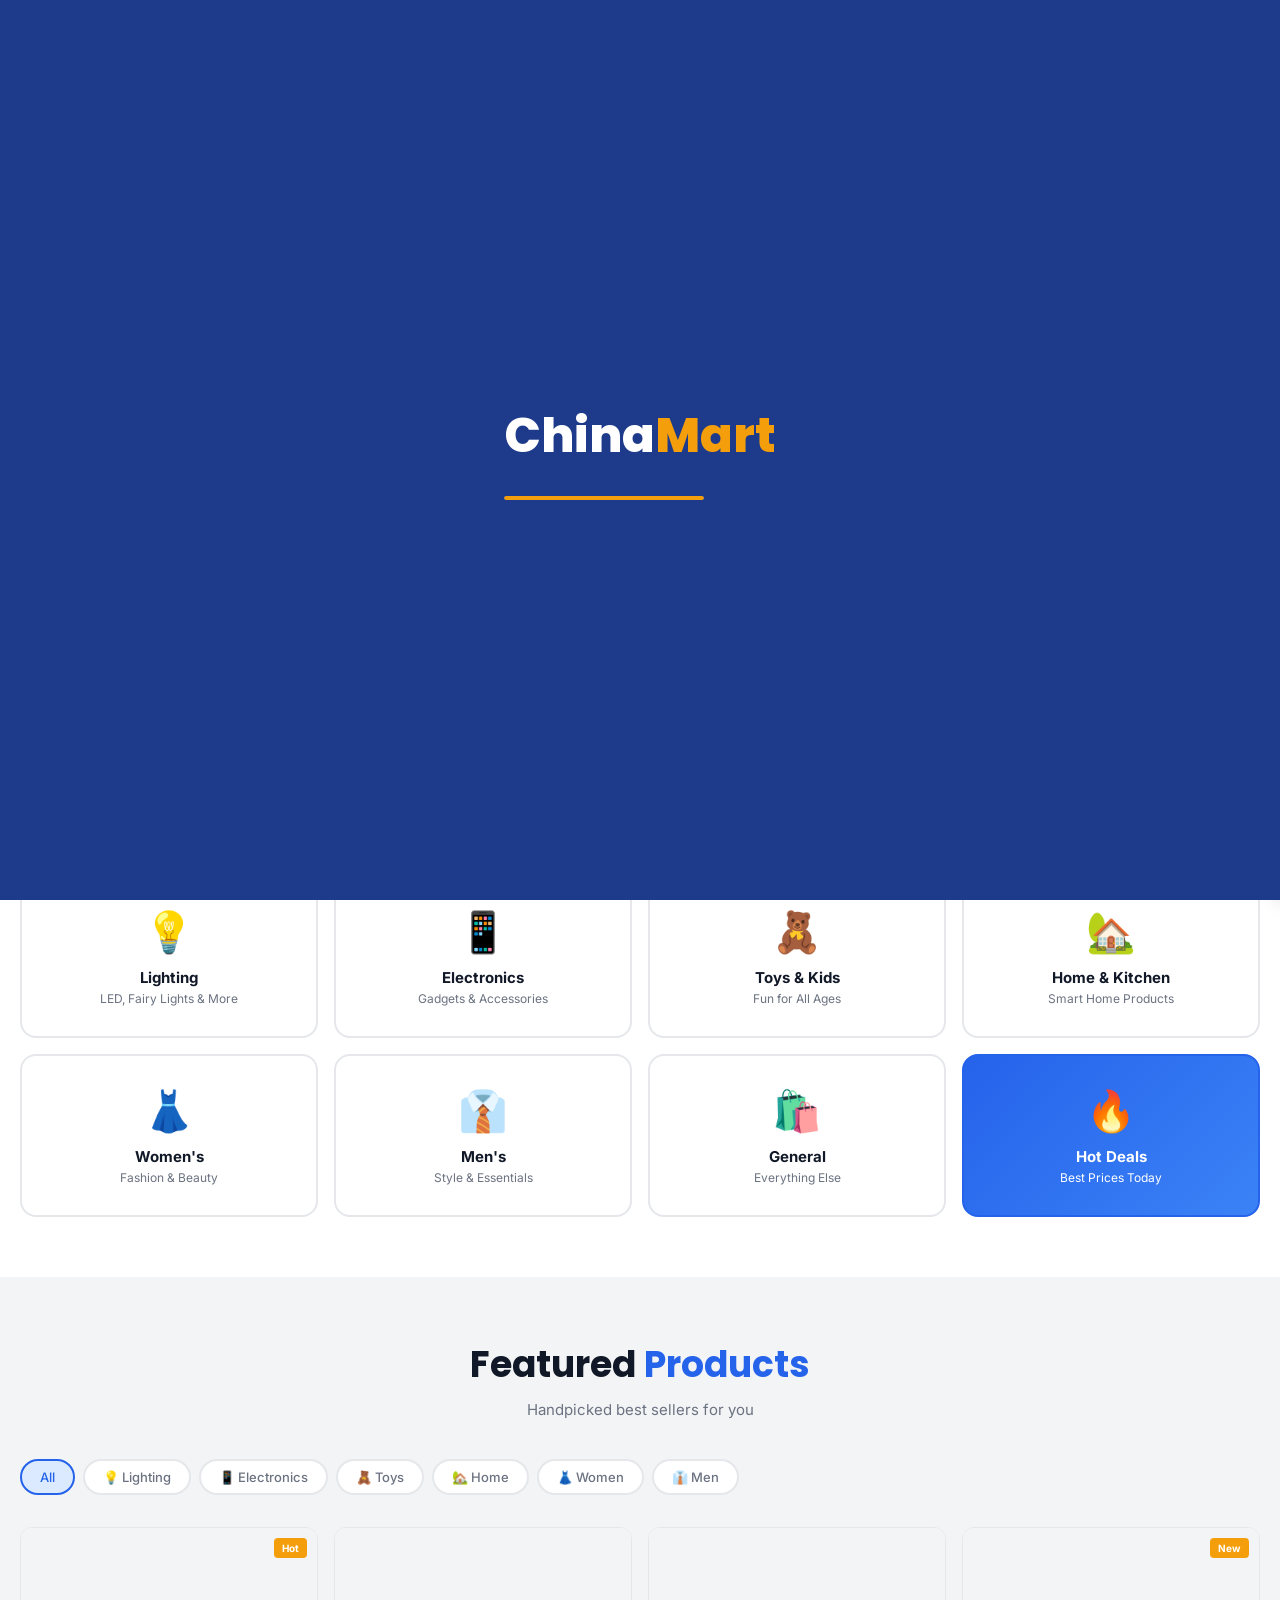
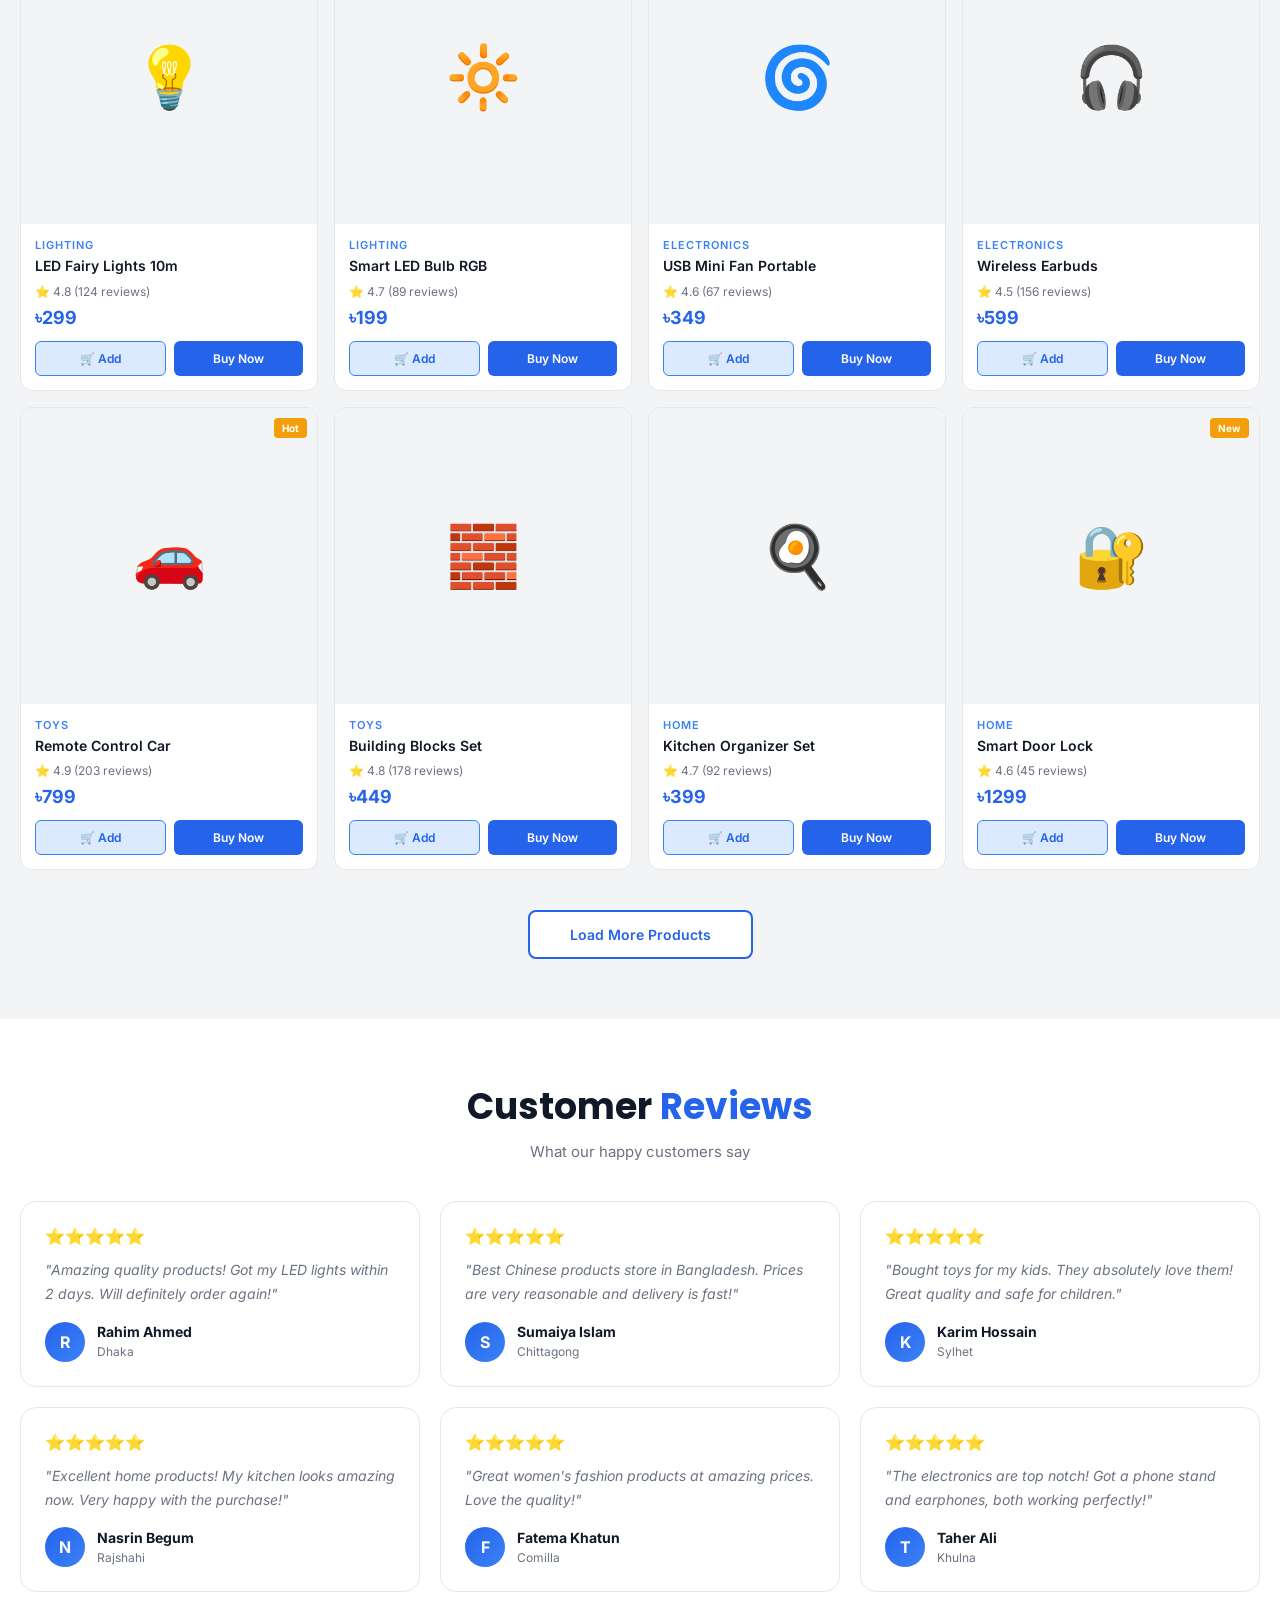
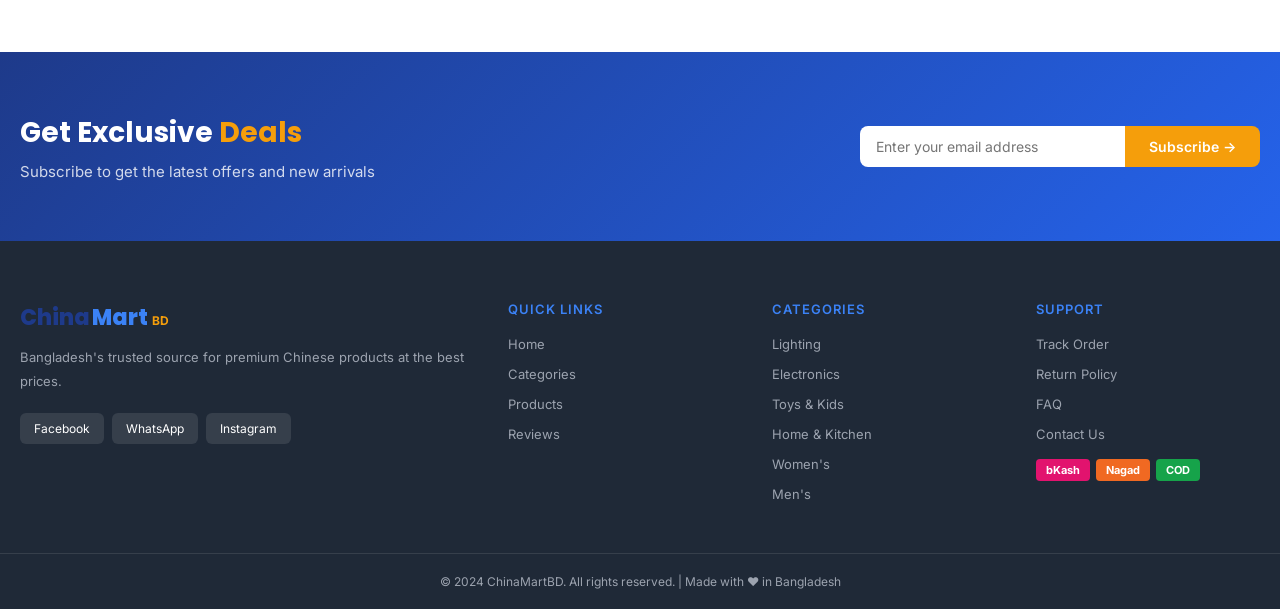
==== commit 47293b37: "Add files via upload" ====
--- a/index.html
+++ b/index.html
@@ -1,25 +1,32 @@
 <!DOCTYPE html>
 <html lang="en">
 <head>
-  <meta charset="UTF-8" />
+  <meta charset="UTF-8"/>
   <meta name="viewport" content="width=device-width, initial-scale=1.0"/>
-  <title>DS Store BD — Premium Custom Fashion</title>
+  <title>ChinaMart BD — Premium Chinese Products</title>
   <link rel="preconnect" href="https://fonts.googleapis.com">
-  <link href="https://fonts.googleapis.com/css2?family=Cormorant+Garamond:ital,wght@0,300;0,400;0,600;1,300;1,400&family=Bebas+Neue&family=Outfit:wght@300;400;500;600&display=swap" rel="stylesheet">
+  <link href="https://fonts.googleapis.com/css2?family=Inter:wght@300;400;500;600;700;800&family=Poppins:wght@400;500;600;700;800&display=swap" rel="stylesheet">
   <link rel="stylesheet" href="style.css">
 </head>
 <body>
 
-<!-- CURSOR -->
-<div class="cursor" id="cursor"></div>
-<div class="cursor-follower" id="cursorFollower"></div>
-
 <!-- LOADER -->
 <div class="loader" id="loader">
   <div class="loader-inner">
-    <div class="loader-logo">DS</div>
-    <div class="loader-bar"><div class="loader-progress"></div></div>
-    <p class="loader-text">LOADING PREMIUM EXPERIENCE</p>
+    <div class="loader-logo"><span>China</span><span class="accent">Mart</span></div>
+    <div class="loader-bar"><div class="loader-fill"></div></div>
+  </div>
+</div>
+
+<!-- TOP BAR -->
+<div class="topbar">
+  <div class="topbar-inner">
+    <span>🚚 Free Delivery Above ৳999 | Fast Shipping All Over Bangladesh</span>
+    <div class="topbar-right">
+      <span>📞 01700-000000</span>
+      <span>|</span>
+      <a href="#" class="topbar-link">Track Order</a>
+    </div>
   </div>
 </div>
 
@@ -27,312 +34,310 @@
 <nav class="navbar" id="navbar">
   <div class="nav-inner">
     <div class="nav-logo">
-      <span class="logo-ds">DS</span>
-      <span class="logo-store">STORE BD</span>
-    </div>
-    <ul class="nav-links" id="navLinks">
-      <li><a href="#home" class="nav-link active">Home</a></li>
-      <li><a href="#shop" class="nav-link">Shop</a></li>
-      <li><a href="#design" class="nav-link">Design Studio</a></li>
-      <li><a href="#about" class="nav-link">About</a></li>
-      <li><a href="#contact" class="nav-link">Contact</a></li>
-    </ul>
+      <span class="logo-main">China</span><span class="logo-accent">Mart</span><span class="logo-bd">BD</span>
+    </div>
+    <div class="nav-search">
+      <input type="text" id="searchInput" placeholder="Search products..." oninput="searchProducts(this.value)">
+      <button class="search-btn">🔍</button>
+    </div>
     <div class="nav-actions">
-      <button class="btn-login" onclick="openModal('loginModal')">Login</button>
-      <div class="cart-icon" onclick="openCart()">
-        <svg width="22" height="22" viewBox="0 0 24 24" fill="none" stroke="currentColor" stroke-width="1.5"><path d="M6 2L3 6v14a2 2 0 002 2h14a2 2 0 002-2V6l-3-4z"/><line x1="3" y1="6" x2="21" y2="6"/><path d="M16 10a4 4 0 01-8 0"/></svg>
-        <span class="cart-count" id="cartCount">0</span>
+      <button class="btn-login" onclick="openModal('loginModal')">
+        <span>👤</span> Login
+      </button>
+      <div class="cart-btn" onclick="openCart()">
+        <span>🛒</span>
+        <span class="cart-badge" id="cartCount">0</span>
       </div>
       <button class="hamburger" id="hamburger" onclick="toggleMenu()">
         <span></span><span></span><span></span>
       </button>
     </div>
   </div>
+  <!-- CATEGORIES NAV -->
+  <div class="cat-nav" id="catNav">
+    <div class="cat-nav-inner">
+      <a class="cat-nav-item active" onclick="filterCat('all', this)">🏠 All Products</a>
+      <a class="cat-nav-item" onclick="filterCat('lighting', this)">💡 Lighting</a>
+      <a class="cat-nav-item" onclick="filterCat('electronics', this)">📱 Electronics</a>
+      <a class="cat-nav-item" onclick="filterCat('toys', this)">🧸 Toys & Kids</a>
+      <a class="cat-nav-item" onclick="filterCat('home', this)">🏡 Home & Kitchen</a>
+      <a class="cat-nav-item" onclick="filterCat('women', this)">👗 Women's</a>
+      <a class="cat-nav-item" onclick="filterCat('men', this)">👔 Men's</a>
+      <a class="cat-nav-item" onclick="filterCat('general', this)">🛍️ General</a>
+    </div>
+  </div>
 </nav>
 
-<!-- HERO -->
-<section class="hero" id="home">
-  <div class="hero-bg">
-    <div class="hero-grid"></div>
-    <div class="gold-orb orb1"></div>
-    <div class="gold-orb orb2"></div>
-  </div>
-  <div class="hero-content">
-    <div class="hero-badge">✦ Bangladesh's #1 Custom Store</div>
-    <h1 class="hero-title">
-      <span class="title-line">Shop Smart,</span>
-      <span class="title-line gold-italic">Design Bold,</span>
-      <span class="title-line">Live Stylish.</span>
-    </h1>
-    <p class="hero-sub">Discover premium T-Shirts, Mugs & digital products. Design your own custom product with our powerful studio.</p>
-    <div class="hero-btns">
-      <a href="#shop" class="btn-gold">Explore Shop <span>→</span></a>
-      <a href="#design" class="btn-outline">Design Your Product</a>
-    </div>
-    <div class="hero-stats">
-      <div class="stat"><span class="stat-num" data-target="50000">0</span><span>K+</span><p>Happy Customers</p></div>
-      <div class="stat-divider"></div>
-      <div class="stat"><span class="stat-num" data-target="256">0</span><span>+</span><p>Products</p></div>
-      <div class="stat-divider"></div>
-      <div class="stat"><span class="stat-num" data-target="48">0</span><span>hr</span><p>Fast Delivery</p></div>
-    </div>
-  </div>
-  <div class="hero-scroll">
-    <div class="scroll-line"></div>
-    <span>SCROLL</span>
-  </div>
-</section>
-
-<!-- MARQUEE -->
-<div class="marquee-wrap">
-  <div class="marquee-track">
-    <span>✦ FREE DELIVERY ABOVE ৳1000</span>
-    <span>✦ CUSTOM T-SHIRTS</span>
-    <span>✦ PREMIUM MUGS</span>
-    <span>✦ DESIGN STUDIO</span>
-    <span>✦ BKASH & NAGAD</span>
-    <span>✦ FREE DELIVERY ABOVE ৳1000</span>
-    <span>✦ CUSTOM T-SHIRTS</span>
-    <span>✦ PREMIUM MUGS</span>
-    <span>✦ DESIGN STUDIO</span>
-    <span>✦ BKASH & NAGAD</span>
-  </div>
-</div>
+<!-- MOBILE MENU -->
+<div class="mobile-menu" id="mobileMenu">
+  <a onclick="filterCat('all');toggleMenu()">🏠 All Products</a>
+  <a onclick="filterCat('lighting');toggleMenu()">💡 Lighting</a>
+  <a onclick="filterCat('electronics');toggleMenu()">📱 Electronics</a>
+  <a onclick="filterCat('toys');toggleMenu()">🧸 Toys & Kids</a>
+  <a onclick="filterCat('home');toggleMenu()">🏡 Home & Kitchen</a>
+  <a onclick="filterCat('women');toggleMenu()">👗 Women's</a>
+  <a onclick="filterCat('men');toggleMenu()">👔 Men's</a>
+</div>
+
+<!-- HERO SLIDER -->
+<section class="hero-slider" id="home">
+  <div class="slider-container" id="sliderContainer">
+    <div class="slide active" style="background:linear-gradient(135deg,#1e3a8a,#3b82f6)">
+      <div class="slide-content">
+        <div class="slide-badge">🔥 New Arrivals</div>
+        <h1>Premium Chinese<br><span>Products</span></h1>
+        <p>Quality products at the best prices. Shop now!</p>
+        <div class="slide-btns">
+          <a href="#products" class="btn-primary">Shop Now →</a>
+          <a href="#categories" class="btn-secondary">Browse Categories</a>
+        </div>
+      </div>
+      <div class="slide-img">🛍️</div>
+    </div>
+    <div class="slide" style="background:linear-gradient(135deg,#1e40af,#0ea5e9)">
+      <div class="slide-content">
+        <div class="slide-badge">⚡ Hot Deals</div>
+        <h1>Amazing Lighting<br><span>Collection</span></h1>
+        <p>Transform your home with premium LED lights</p>
+        <div class="slide-btns">
+          <a href="#products" class="btn-primary">Explore Now →</a>
+          <a href="#categories" class="btn-secondary">View All</a>
+        </div>
+      </div>
+      <div class="slide-img">💡</div>
+    </div>
+    <div class="slide" style="background:linear-gradient(135deg,#1d4ed8,#06b6d4)">
+      <div class="slide-content">
+        <div class="slide-badge">🎁 Kids Special</div>
+        <h1>Fun Toys &<br><span>Kids Products</span></h1>
+        <p>Make your children smile with amazing toys</p>
+        <div class="slide-btns">
+          <a href="#products" class="btn-primary">Shop Kids →</a>
+          <a href="#categories" class="btn-secondary">View All</a>
+        </div>
+      </div>
+      <div class="slide-img">🧸</div>
+    </div>
+  </div>
+  <button class="slider-prev" onclick="prevSlide()">❮</button>
+  <button class="slider-next" onclick="nextSlide()">❯</button>
+  <div class="slider-dots" id="sliderDots">
+    <span class="dot active" onclick="goToSlide(0)"></span>
+    <span class="dot" onclick="goToSlide(1)"></span>
+    <span class="dot" onclick="goToSlide(2)"></span>
+  </div>
+</section>
+
+<!-- PROMO BANNER -->
+<section class="promo-banner">
+  <div class="promo-grid">
+    <div class="promo-card blue">
+      <span class="promo-icon">🚚</span>
+      <div><strong>Free Delivery</strong><p>On orders above ৳999</p></div>
+    </div>
+    <div class="promo-card">
+      <span class="promo-icon">✅</span>
+      <div><strong>Quality Assured</strong><p>100% genuine products</p></div>
+    </div>
+    <div class="promo-card">
+      <span class="promo-icon">🔄</span>
+      <div><strong>Easy Returns</strong><p>7 days return policy</p></div>
+    </div>
+    <div class="promo-card">
+      <span class="promo-icon">💳</span>
+      <div><strong>Secure Payment</strong><p>bKash, Nagad, COD</p></div>
+    </div>
+  </div>
+</section>
 
 <!-- CATEGORIES -->
-<section class="categories" id="shop">
+<section class="categories-section" id="categories">
   <div class="container">
-    <div class="section-header">
-      <p class="section-tag">✦ Our Collection</p>
-      <h2 class="section-title">Premium Categories</h2>
+    <div class="section-head">
+      <h2>Shop by <span>Category</span></h2>
+      <p>Explore our wide range of product categories</p>
     </div>
     <div class="cat-grid">
-      <div class="cat-card" onclick="filterProducts('tshirt')">
-        <div class="cat-icon">👕</div>
-        <h3>T-Shirts</h3>
-        <p>Custom & Premium</p>
-        <div class="cat-arrow">→</div>
-      </div>
-      <div class="cat-card" onclick="filterProducts('mug')">
-        <div class="cat-icon">☕</div>
-        <h3>Mugs</h3>
-        <p>Personalized Mugs</p>
-        <div class="cat-arrow">→</div>
-      </div>
-      <div class="cat-card" onclick="filterProducts('hoodie')">
-        <div class="cat-icon">🧥</div>
-        <h3>Hoodies</h3>
-        <p>Premium Quality</p>
-        <div class="cat-arrow">→</div>
-      </div>
-      <div class="cat-card" onclick="filterProducts('polo')">
-        <div class="cat-icon">👔</div>
-        <h3>Polo Shirts</h3>
-        <p>Business Casual</p>
-        <div class="cat-arrow">→</div>
+      <div class="cat-card" onclick="filterCat('lighting')">
+        <div class="cat-emoji">💡</div>
+        <h3>Lighting</h3>
+        <p>LED, Fairy Lights & More</p>
+      </div>
+      <div class="cat-card" onclick="filterCat('electronics')">
+        <div class="cat-emoji">📱</div>
+        <h3>Electronics</h3>
+        <p>Gadgets & Accessories</p>
+      </div>
+      <div class="cat-card" onclick="filterCat('toys')">
+        <div class="cat-emoji">🧸</div>
+        <h3>Toys & Kids</h3>
+        <p>Fun for All Ages</p>
+      </div>
+      <div class="cat-card" onclick="filterCat('home')">
+        <div class="cat-emoji">🏡</div>
+        <h3>Home & Kitchen</h3>
+        <p>Smart Home Products</p>
+      </div>
+      <div class="cat-card" onclick="filterCat('women')">
+        <div class="cat-emoji">👗</div>
+        <h3>Women's</h3>
+        <p>Fashion & Beauty</p>
+      </div>
+      <div class="cat-card" onclick="filterCat('men')">
+        <div class="cat-emoji">👔</div>
+        <h3>Men's</h3>
+        <p>Style & Essentials</p>
+      </div>
+      <div class="cat-card" onclick="filterCat('general')">
+        <div class="cat-emoji">🛍️</div>
+        <h3>General</h3>
+        <p>Everything Else</p>
+      </div>
+      <div class="cat-card special" onclick="filterCat('all')">
+        <div class="cat-emoji">🔥</div>
+        <h3>Hot Deals</h3>
+        <p>Best Prices Today</p>
       </div>
     </div>
   </div>
 </section>
 
 <!-- PRODUCTS -->
-<section class="products-section">
+<section class="products-section" id="products">
   <div class="container">
-    <div class="section-header">
-      <p class="section-tag">✦ Featured</p>
-      <h2 class="section-title">Best Sellers</h2>
+    <div class="section-head">
+      <h2>Featured <span>Products</span></h2>
+      <p>Handpicked best sellers for you</p>
     </div>
     <div class="products-filter">
-      <button class="filter-btn active" onclick="filterProducts('all', this)">All</button>
-      <button class="filter-btn" onclick="filterProducts('tshirt', this)">T-Shirts</button>
-      <button class="filter-btn" onclick="filterProducts('mug', this)">Mugs</button>
-      <button class="filter-btn" onclick="filterProducts('hoodie', this)">Hoodies</button>
+      <button class="filter-btn active" onclick="filterCat('all', this)">All</button>
+      <button class="filter-btn" onclick="filterCat('lighting', this)">💡 Lighting</button>
+      <button class="filter-btn" onclick="filterCat('electronics', this)">📱 Electronics</button>
+      <button class="filter-btn" onclick="filterCat('toys', this)">🧸 Toys</button>
+      <button class="filter-btn" onclick="filterCat('home', this)">🏡 Home</button>
+      <button class="filter-btn" onclick="filterCat('women', this)">👗 Women</button>
+      <button class="filter-btn" onclick="filterCat('men', this)">👔 Men</button>
     </div>
     <div class="products-grid" id="productsGrid">
-      <div class="loading-products">
-        <div class="gold-spinner"></div>
+      <div class="loading-wrap">
+        <div class="spinner"></div>
         <p>Loading products...</p>
       </div>
     </div>
-  </div>
-</section>
-
-<!-- DESIGN STUDIO -->
-<section class="design-studio" id="design">
+    <div class="load-more-wrap">
+      <button class="btn-load-more" id="loadMoreBtn" onclick="loadMoreProducts()" style="display:none">Load More Products</button>
+    </div>
+  </div>
+</section>
+
+<!-- REVIEWS -->
+<section class="reviews-section" id="reviews">
   <div class="container">
-    <div class="studio-inner">
-      <div class="studio-text">
-        <p class="section-tag">✦ Design Studio</p>
-        <h2 class="section-title">Create Your Own<br><em>Masterpiece</em></h2>
-        <p class="studio-desc">Customize T-Shirts, Mugs and more with our powerful design tool. Add your text, choose colors, upload your design — make it uniquely yours.</p>
-        <ul class="studio-features">
-          <li><span class="feat-icon">✦</span> Add custom text & names</li>
-          <li><span class="feat-icon">✦</span> Choose from 20+ colors</li>
-          <li><span class="feat-icon">✦</span> Upload your own design</li>
-          <li><span class="feat-icon">✦</span> Preview before ordering</li>
-        </ul>
-        <button class="btn-gold" onclick="openDesignStudio()">Open Design Studio →</button>
-      </div>
-      <div class="studio-preview">
-        <div class="preview-card">
-          <div class="preview-product" id="previewProduct">
-            <div class="tshirt-shape">
-              <div class="tshirt-canvas" id="tshirtCanvas">
-                <div class="canvas-text" id="canvasText">YOUR TEXT</div>
-              </div>
-            </div>
-          </div>
-          <div class="preview-controls">
-            <div class="color-picker-row">
-              <div class="color-swatch active" style="background:#1a1a1a" onclick="changeProductColor('#1a1a1a', this)"></div>
-              <div class="color-swatch" style="background:#c9a84c" onclick="changeProductColor('#c9a84c', this)"></div>
-              <div class="color-swatch" style="background:#ffffff" onclick="changeProductColor('#ffffff', this)"></div>
-              <div class="color-swatch" style="background:#c0392b" onclick="changeProductColor('#c0392b', this)"></div>
-              <div class="color-swatch" style="background:#2c3e50" onclick="changeProductColor('#2c3e50', this)"></div>
-              <div class="color-swatch" style="background:#27ae60" onclick="changeProductColor('#27ae60', this)"></div>
-            </div>
-            <input type="text" class="text-input-preview" placeholder="Type your text here..." oninput="updatePreviewText(this.value)" maxlength="20">
-          </div>
-        </div>
-      </div>
-    </div>
-  </div>
-</section>
-
-<!-- PAYMENT INFO -->
-<section class="payment-section">
+    <div class="section-head">
+      <h2>Customer <span>Reviews</span></h2>
+      <p>What our happy customers say</p>
+    </div>
+    <div class="reviews-grid">
+      <div class="review-card">
+        <div class="review-stars">⭐⭐⭐⭐⭐</div>
+        <p>"Amazing quality products! Got my LED lights within 2 days. Will definitely order again!"</p>
+        <div class="review-author">
+          <div class="author-avatar">R</div>
+          <div><strong>Rahim Ahmed</strong><span>Dhaka</span></div>
+        </div>
+      </div>
+      <div class="review-card">
+        <div class="review-stars">⭐⭐⭐⭐⭐</div>
+        <p>"Best Chinese products store in Bangladesh. Prices are very reasonable and delivery is fast!"</p>
+        <div class="review-author">
+          <div class="author-avatar">S</div>
+          <div><strong>Sumaiya Islam</strong><span>Chittagong</span></div>
+        </div>
+      </div>
+      <div class="review-card">
+        <div class="review-stars">⭐⭐⭐⭐⭐</div>
+        <p>"Bought toys for my kids. They absolutely love them! Great quality and safe for children."</p>
+        <div class="review-author">
+          <div class="author-avatar">K</div>
+          <div><strong>Karim Hossain</strong><span>Sylhet</span></div>
+        </div>
+      </div>
+      <div class="review-card">
+        <div class="review-stars">⭐⭐⭐⭐⭐</div>
+        <p>"Excellent home products! My kitchen looks amazing now. Very happy with the purchase!"</p>
+        <div class="review-author">
+          <div class="author-avatar">N</div>
+          <div><strong>Nasrin Begum</strong><span>Rajshahi</span></div>
+        </div>
+      </div>
+      <div class="review-card">
+        <div class="review-stars">⭐⭐⭐⭐⭐</div>
+        <p>"Great women's fashion products at amazing prices. Love the quality!"</p>
+        <div class="review-author">
+          <div class="author-avatar">F</div>
+          <div><strong>Fatema Khatun</strong><span>Comilla</span></div>
+        </div>
+      </div>
+      <div class="review-card">
+        <div class="review-stars">⭐⭐⭐⭐⭐</div>
+        <p>"The electronics are top notch! Got a phone stand and earphones, both working perfectly!"</p>
+        <div class="review-author">
+          <div class="author-avatar">T</div>
+          <div><strong>Taher Ali</strong><span>Khulna</span></div>
+        </div>
+      </div>
+    </div>
+  </div>
+</section>
+
+<!-- NEWSLETTER -->
+<section class="newsletter-section">
   <div class="container">
-    <div class="section-header">
-      <p class="section-tag">✦ Easy Payment</p>
-      <h2 class="section-title">We Accept</h2>
-    </div>
-    <div class="payment-grid">
-      <div class="payment-card bkash">
-        <div class="payment-logo">bKash</div>
-        <p>Send money & confirm with Transaction ID</p>
-        <div class="payment-number" id="bkashNumber">Loading...</div>
-      </div>
-      <div class="payment-card nagad">
-        <div class="payment-logo">Nagad</div>
-        <p>Send money & confirm with Transaction ID</p>
-        <div class="payment-number" id="nagadNumber">Loading...</div>
-      </div>
-      <div class="payment-card rocket">
-        <div class="payment-logo">Rocket</div>
-        <p>Send money & confirm with Transaction ID</p>
-        <div class="payment-number" id="rocketNumber">Loading...</div>
-      </div>
-      <div class="payment-card cod">
-        <div class="payment-logo">💵 COD</div>
-        <p>Cash on Delivery available inside Dhaka</p>
-        <div class="payment-number">Available</div>
-      </div>
-    </div>
-  </div>
-</section>
-
-<!-- ABOUT -->
-<section class="about-section" id="about">
-  <div class="container">
-    <div class="about-inner">
-      <div class="about-visual">
-        <div class="about-card-stack">
-          <div class="about-card ac1">
-            <span class="ac-num">50K+</span>
-            <span class="ac-label">Happy Customers</span>
-          </div>
-          <div class="about-card ac2">
-            <span class="ac-num">256+</span>
-            <span class="ac-label">Products</span>
-          </div>
-          <div class="about-card ac3">
-            <span class="ac-num">4.9★</span>
-            <span class="ac-label">Rating</span>
-          </div>
-        </div>
-      </div>
-      <div class="about-text">
-        <p class="section-tag">✦ About Us</p>
-        <h2 class="section-title">Bangladesh's Premium<br><em>Custom Store</em></h2>
-        <p>DS Store BD is the leading custom fashion destination in Bangladesh. We bring your creative vision to life with premium quality products and exceptional service.</p>
-        <p>From personalized T-shirts to custom mugs, every product is crafted with care and delivered with love.</p>
-        <a href="#shop" class="btn-gold">Shop Now →</a>
-      </div>
-    </div>
-  </div>
-</section>
-
-<!-- CONTACT -->
-<section class="contact-section" id="contact">
-  <div class="container">
-    <div class="section-header">
-      <p class="section-tag">✦ Get In Touch</p>
-      <h2 class="section-title">Contact Us</h2>
-    </div>
-    <div class="contact-grid">
-      <div class="contact-info">
-        <div class="contact-item">
-          <span class="contact-icon">📞</span>
-          <div>
-            <h4>Phone</h4>
-            <p id="contactPhone">Loading...</p>
-          </div>
-        </div>
-        <div class="contact-item">
-          <span class="contact-icon">📧</span>
-          <div>
-            <h4>Email</h4>
-            <p id="contactEmail">Loading...</p>
-          </div>
-        </div>
-        <div class="contact-item">
-          <span class="contact-icon">📍</span>
-          <div>
-            <h4>Address</h4>
-            <p id="contactAddress">Bangladesh</p>
-          </div>
-        </div>
-        <div class="social-links">
-          <a href="#" class="social-btn fb">Facebook</a>
-          <a href="#" class="social-btn wa">WhatsApp</a>
-        </div>
-      </div>
-      <form class="contact-form" onsubmit="submitContact(event)">
-        <div class="form-group">
-          <input type="text" placeholder="Your Name" required>
-        </div>
-        <div class="form-group">
-          <input type="email" placeholder="Your Email" required>
-        </div>
-        <div class="form-group">
-          <input type="tel" placeholder="Your Phone">
-        </div>
-        <div class="form-group">
-          <textarea placeholder="Your Message" rows="4" required></textarea>
-        </div>
-        <button type="submit" class="btn-gold w-full">Send Message →</button>
-      </form>
+    <div class="newsletter-inner">
+      <div class="newsletter-text">
+        <h2>Get Exclusive <span>Deals</span></h2>
+        <p>Subscribe to get the latest offers and new arrivals</p>
+      </div>
+      <div class="newsletter-form">
+        <input type="email" placeholder="Enter your email address">
+        <button class="btn-primary">Subscribe →</button>
+      </div>
     </div>
   </div>
 </section>
 
 <!-- FOOTER -->
 <footer class="footer">
-  <div class="footer-inner">
+  <div class="footer-grid">
     <div class="footer-brand">
-      <div class="nav-logo">
-        <span class="logo-ds">DS</span>
-        <span class="logo-store">STORE BD</span>
-      </div>
-      <p>Bangladesh's #1 Custom Fashion Store. Premium quality, personalized products.</p>
+      <div class="nav-logo" style="margin-bottom:12px">
+        <span class="logo-main">China</span><span class="logo-accent">Mart</span><span class="logo-bd">BD</span>
+      </div>
+      <p>Bangladesh's trusted source for premium Chinese products at the best prices.</p>
+      <div class="footer-social">
+        <a href="#" class="social-btn">Facebook</a>
+        <a href="#" class="social-btn">WhatsApp</a>
+        <a href="#" class="social-btn">Instagram</a>
+      </div>
     </div>
     <div class="footer-links">
       <h4>Quick Links</h4>
       <ul>
         <li><a href="#home">Home</a></li>
-        <li><a href="#shop">Shop</a></li>
-        <li><a href="#design">Design Studio</a></li>
-        <li><a href="#about">About</a></li>
+        <li><a href="#categories">Categories</a></li>
+        <li><a href="#products">Products</a></li>
+        <li><a href="#reviews">Reviews</a></li>
+      </ul>
+    </div>
+    <div class="footer-links">
+      <h4>Categories</h4>
+      <ul>
+        <li><a href="#" onclick="filterCat('lighting')">Lighting</a></li>
+        <li><a href="#" onclick="filterCat('electronics')">Electronics</a></li>
+        <li><a href="#" onclick="filterCat('toys')">Toys & Kids</a></li>
+        <li><a href="#" onclick="filterCat('home')">Home & Kitchen</a></li>
+        <li><a href="#" onclick="filterCat('women')">Women's</a></li>
+        <li><a href="#" onclick="filterCat('men')">Men's</a></li>
       </ul>
     </div>
     <div class="footer-links">
@@ -341,152 +346,108 @@
         <li><a href="#">Track Order</a></li>
         <li><a href="#">Return Policy</a></li>
         <li><a href="#">FAQ</a></li>
-        <li><a href="#contact">Contact Us</a></li>
+        <li><a href="#">Contact Us</a></li>
       </ul>
+      <div class="payment-icons">
+        <span class="pay-icon bkash">bKash</span>
+        <span class="pay-icon nagad">Nagad</span>
+        <span class="pay-icon cod">COD</span>
+      </div>
     </div>
   </div>
   <div class="footer-bottom">
-    <p>© 2024 DS Store BD. All rights reserved. | Made with ❤️ in Bangladesh</p>
+    <p>© 2024 ChinaMartBD. All rights reserved. | Made with ❤️ in Bangladesh</p>
   </div>
 </footer>
 
 <!-- CART SIDEBAR -->
-<div class="cart-overlay" id="cartOverlay" onclick="closeCart()"></div>
+<div class="overlay" id="cartOverlay" onclick="closeCart()"></div>
 <div class="cart-sidebar" id="cartSidebar">
-  <div class="cart-header">
-    <h3>Your Cart</h3>
+  <div class="cart-head">
+    <h3>🛒 Your Cart</h3>
     <button onclick="closeCart()">✕</button>
   </div>
-  <div class="cart-items" id="cartItems">
-    <div class="empty-cart">
-      <span>🛒</span>
-      <p>Your cart is empty</p>
-    </div>
-  </div>
-  <div class="cart-footer" id="cartFooter" style="display:none">
-    <div class="cart-total">
+  <div class="cart-body" id="cartBody">
+    <div class="empty-cart"><span>🛒</span><p>Your cart is empty</p></div>
+  </div>
+  <div class="cart-foot" id="cartFoot" style="display:none">
+    <div class="cart-total-row">
       <span>Total:</span>
-      <span class="total-amount" id="cartTotal">৳0</span>
-    </div>
-    <button class="btn-gold w-full" onclick="proceedToCheckout()">Checkout →</button>
+      <span id="cartTotal" class="cart-total-amt">৳0</span>
+    </div>
+    <button class="btn-primary w-full" onclick="openCheckout()">Proceed to Checkout →</button>
   </div>
 </div>
 
 <!-- LOGIN MODAL -->
-<div class="modal-overlay" id="loginModal" onclick="closeModalOutside(event, 'loginModal')">
+<div class="modal-overlay" id="loginModal" onclick="closeModalOut(event,'loginModal')">
   <div class="modal">
-    <button class="modal-close" onclick="closeModal('loginModal')">✕</button>
-    <div class="modal-header">
-      <div class="nav-logo"><span class="logo-ds">DS</span><span class="logo-store">STORE BD</span></div>
-      <p>Sign in to your account</p>
+    <button class="modal-x" onclick="closeModal('loginModal')">✕</button>
+    <div class="modal-logo">
+      <span class="logo-main">China</span><span class="logo-accent">Mart</span><span class="logo-bd">BD</span>
     </div>
     <div class="modal-tabs">
-      <button class="tab-btn active" onclick="switchTab('login')">Login</button>
-      <button class="tab-btn" onclick="switchTab('register')">Register</button>
-    </div>
-    <form id="loginForm" onsubmit="handleLogin(event)">
-      <div class="form-group">
-        <input type="email" id="loginEmail" placeholder="Email Address" required>
-      </div>
-      <div class="form-group">
-        <input type="password" id="loginPassword" placeholder="Password" required>
-      </div>
-      <button type="submit" class="btn-gold w-full">Sign In →</button>
+      <button class="tab active" onclick="switchTab('login')">Login</button>
+      <button class="tab" onclick="switchTab('register')">Register</button>
+    </div>
+    <form id="loginForm" onsubmit="doLogin(event)">
+      <div class="field"><input type="email" id="lEmail" placeholder="Email Address" required></div>
+      <div class="field"><input type="password" id="lPass" placeholder="Password" required></div>
+      <button type="submit" class="btn-primary w-full">Sign In →</button>
     </form>
-    <form id="registerForm" style="display:none" onsubmit="handleRegister(event)">
-      <div class="form-group">
-        <input type="text" id="regName" placeholder="Full Name" required>
-      </div>
-      <div class="form-group">
-        <input type="email" id="regEmail" placeholder="Email Address" required>
-      </div>
-      <div class="form-group">
-        <input type="tel" id="regPhone" placeholder="Phone Number">
-      </div>
-      <div class="form-group">
-        <input type="password" id="regPassword" placeholder="Password" required>
-      </div>
-      <button type="submit" class="btn-gold w-full">Create Account →</button>
+    <form id="registerForm" style="display:none" onsubmit="doRegister(event)">
+      <div class="field"><input type="text" id="rName" placeholder="Full Name" required></div>
+      <div class="field"><input type="email" id="rEmail" placeholder="Email Address" required></div>
+      <div class="field"><input type="tel" id="rPhone" placeholder="Phone Number"></div>
+      <div class="field"><input type="password" id="rPass" placeholder="Password" required></div>
+      <button type="submit" class="btn-primary w-full">Create Account →</button>
     </form>
-    <div class="modal-msg" id="modalMsg"></div>
+    <div id="authMsg" class="auth-msg"></div>
   </div>
 </div>
 
 <!-- PRODUCT MODAL -->
-<div class="modal-overlay" id="productModal" onclick="closeModalOutside(event, 'productModal')">
+<div class="modal-overlay" id="productModal" onclick="closeModalOut(event,'productModal')">
   <div class="modal modal-wide">
-    <button class="modal-close" onclick="closeModal('productModal')">✕</button>
-    <div id="productModalContent"></div>
+    <button class="modal-x" onclick="closeModal('productModal')">✕</button>
+    <div id="productDetail"></div>
   </div>
 </div>
 
 <!-- ORDER MODAL -->
-<div class="modal-overlay" id="orderModal" onclick="closeModalOutside(event, 'orderModal')">
+<div class="modal-overlay" id="orderModal" onclick="closeModalOut(event,'orderModal')">
   <div class="modal modal-wide">
-    <button class="modal-close" onclick="closeModal('orderModal')">✕</button>
-    <div class="modal-header">
-      <h3>Complete Your Order</h3>
-    </div>
-    <form onsubmit="submitOrder(event)">
+    <button class="modal-x" onclick="closeModal('orderModal')">✕</button>
+    <h3 style="padding:24px 24px 0;font-size:20px">Complete Your Order</h3>
+    <form onsubmit="placeOrder(event)" style="padding:24px">
       <div class="order-grid">
-        <div class="order-form">
-          <h4>Delivery Information</h4>
-          <div class="form-group">
-            <input type="text" id="orderName" placeholder="Full Name" required>
+        <div>
+          <h4 class="form-title">Delivery Information</h4>
+          <div class="field"><input type="text" id="oName" placeholder="Full Name" required></div>
+          <div class="field"><input type="tel" id="oPhone" placeholder="Phone Number" required></div>
+          <div class="field"><input type="email" id="oEmail" placeholder="Email (optional)"></div>
+          <div class="field"><textarea id="oAddress" placeholder="Full Delivery Address" rows="3" required></textarea></div>
+          <div class="field"><textarea id="oNote" placeholder="Special Note (optional)" rows="2"></textarea></div>
+          <h4 class="form-title">Payment Method</h4>
+          <div class="pay-methods">
+            <label class="pay-opt"><input type="radio" name="pay" value="bkash" required><span>bKash</span></label>
+            <label class="pay-opt"><input type="radio" name="pay" value="nagad"><span>Nagad</span></label>
+            <label class="pay-opt"><input type="radio" name="pay" value="rocket"><span>Rocket</span></label>
+            <label class="pay-opt"><input type="radio" name="pay" value="cod"><span>Cash on Delivery</span></label>
           </div>
-          <div class="form-group">
-            <input type="tel" id="orderPhone" placeholder="Phone Number" required>
+          <div id="payInstr" class="pay-instr"></div>
+          <div id="txnGroup" style="display:none">
+            <div class="field"><input type="text" id="txnId" placeholder="Transaction ID"></div>
+            <div class="field"><input type="text" id="payNum" placeholder="Your Payment Number"></div>
           </div>
-          <div class="form-group">
-            <input type="email" id="orderEmail" placeholder="Email (optional)">
-          </div>
-          <div class="form-group">
-            <textarea id="orderAddress" placeholder="Full Delivery Address" rows="3" required></textarea>
-          </div>
-          <div class="form-group">
-            <textarea id="orderNote" placeholder="Special Note (optional)" rows="2"></textarea>
-          </div>
-          <h4>Payment Method</h4>
-          <div class="payment-methods">
-            <label class="payment-option">
-              <input type="radio" name="payment" value="bkash" required>
-              <span>bKash</span>
-            </label>
-            <label class="payment-option">
-              <input type="radio" name="payment" value="nagad">
-              <span>Nagad</span>
-            </label>
-            <label class="payment-option">
-              <input type="radio" name="payment" value="rocket">
-              <span>Rocket</span>
-            </label>
-            <label class="payment-option">
-              <input type="radio" name="payment" value="cod">
-              <span>Cash on Delivery</span>
-            </label>
-          </div>
-          <div id="paymentInstructions" class="payment-instructions"></div>
-          <div class="form-group" id="transactionGroup" style="display:none">
-            <input type="text" id="transactionId" placeholder="Transaction ID">
-            <input type="text" id="paymentNumber" placeholder="Payment Number">
-          </div>
-        </div>
-        <div class="order-summary">
-          <h4>Order Summary</h4>
-          <div id="orderItemsList"></div>
-          <div class="order-total-row">
-            <span>Subtotal:</span>
-            <span id="orderSubtotal">৳0</span>
-          </div>
-          <div class="order-total-row">
-            <span>Delivery:</span>
-            <span id="orderDelivery">৳60</span>
-          </div>
-          <div class="order-total-row total">
-            <span>Total:</span>
-            <span id="orderTotal">৳0</span>
-          </div>
-          <button type="submit" class="btn-gold w-full">Place Order →</button>
+        </div>
+        <div class="order-summary-box">
+          <h4 class="form-title">Order Summary</h4>
+          <div id="orderItemsBox"></div>
+          <div class="summary-row"><span>Subtotal:</span><span id="oSubtotal">৳0</span></div>
+          <div class="summary-row"><span>Delivery:</span><span id="oDelivery">৳60</span></div>
+          <div class="summary-row total"><span>Total:</span><span id="oTotal">৳0</span></div>
+          <button type="submit" class="btn-primary w-full">Place Order →</button>
         </div>
       </div>
     </form>
@@ -495,6 +456,9 @@
 
 <!-- TOAST -->
 <div class="toast" id="toast"></div>
+
+<!-- SCROLL TO TOP -->
+<button class="scroll-top" id="scrollTop" onclick="window.scrollTo({top:0,behavior:'smooth'})">↑</button>
 
 <script src="app.js"></script>
 </body>
--- a/style.css
+++ b/style.css
@@ -1,767 +1,448 @@
-/* ===== DS STORE BD — BLACK & GOLD PREMIUM ===== */
+/* ===== CHINAMART BD — BLUE & WHITE PROFESSIONAL ===== */
 :root {
-  --gold: #c9a84c;
-  --gold-light: #e8c96d;
-  --gold-dark: #a07830;
-  --black: #0a0a0a;
-  --black2: #111111;
-  --black3: #1a1a1a;
-  --black4: #222222;
-  --white: #f5f0e8;
-  --white2: #e8e0d0;
-  --gray: #888880;
-  --gray2: #555550;
-  --font-display: 'Bebas Neue', sans-serif;
-  --font-serif: 'Cormorant Garamond', serif;
-  --font-body: 'Outfit', sans-serif;
+  --blue: #1d4ed8;
+  --blue2: #2563eb;
+  --blue3: #3b82f6;
+  --blue-light: #dbeafe;
+  --blue-dark: #1e3a8a;
+  --accent: #f59e0b;
+  --white: #ffffff;
+  --gray: #6b7280;
+  --gray2: #9ca3af;
+  --gray3: #e5e7eb;
+  --gray4: #f3f4f6;
+  --dark: #111827;
+  --dark2: #1f2937;
+  --font: 'Inter', sans-serif;
+  --font2: 'Poppins', sans-serif;
 }
 
 *, *::before, *::after { margin:0; padding:0; box-sizing:border-box; }
-
 html { scroll-behavior: smooth; }
-
-body {
-  background: var(--black);
-  color: var(--white);
-  font-family: var(--font-body);
-  font-weight: 300;
-  overflow-x: hidden;
-  cursor: none;
-}
-
-/* SCROLLBAR */
-::-webkit-scrollbar { width: 4px; }
-::-webkit-scrollbar-track { background: var(--black2); }
-::-webkit-scrollbar-thumb { background: var(--gold); border-radius: 2px; }
-
-/* CURSOR */
-.cursor {
-  width: 8px; height: 8px;
-  background: var(--gold);
-  border-radius: 50%;
-  position: fixed; top: 0; left: 0;
-  pointer-events: none;
-  z-index: 9999;
-  transition: transform 0.1s;
-}
-.cursor-follower {
-  width: 30px; height: 30px;
-  border: 1px solid var(--gold);
-  border-radius: 50%;
-  position: fixed; top: 0; left: 0;
-  pointer-events: none;
-  z-index: 9998;
-  transition: all 0.15s ease;
-  opacity: 0.5;
-}
+body { background: var(--white); color: var(--dark); font-family: var(--font); overflow-x: hidden; }
+
+::-webkit-scrollbar { width: 6px; }
+::-webkit-scrollbar-track { background: var(--gray4); }
+::-webkit-scrollbar-thumb { background: var(--blue3); border-radius: 3px; }
 
 /* LOADER */
 .loader {
   position: fixed; inset: 0;
-  background: var(--black);
-  z-index: 10000;
-  display: flex;
-  align-items: center;
-  justify-content: center;
-  transition: opacity 0.8s, visibility 0.8s;
+  background: var(--blue-dark);
+  z-index: 9999;
+  display: flex; align-items: center; justify-content: center;
+  transition: opacity 0.6s, visibility 0.6s;
 }
 .loader.hidden { opacity: 0; visibility: hidden; }
-.loader-inner { text-align: center; }
-.loader-logo {
-  font-family: var(--font-display);
-  font-size: 80px;
-  color: var(--gold);
-  letter-spacing: 10px;
-  animation: pulse 1s ease-in-out infinite;
-}
-@keyframes pulse { 0%,100%{opacity:1} 50%{opacity:0.4} }
-.loader-bar {
-  width: 200px; height: 1px;
-  background: var(--black3);
-  margin: 20px auto;
-  overflow: hidden;
-}
-.loader-progress {
-  height: 100%;
-  background: linear-gradient(90deg, var(--gold-dark), var(--gold-light));
-  animation: load 2s ease-in-out forwards;
-}
-@keyframes load { from{width:0} to{width:100%} }
-.loader-text {
-  font-size: 10px;
-  letter-spacing: 4px;
-  color: var(--gray);
-}
+.loader-logo { font-family: var(--font2); font-size: 48px; font-weight: 800; color: white; margin-bottom: 24px; text-align: center; }
+.loader-logo .accent { color: var(--accent); }
+.loader-bar { width: 200px; height: 4px; background: rgba(255,255,255,0.2); border-radius: 2px; overflow: hidden; }
+.loader-fill { height: 100%; background: var(--accent); border-radius: 2px; animation: fill 2s ease forwards; }
+@keyframes fill { from{width:0} to{width:100%} }
+
+/* TOP BAR */
+.topbar { background: var(--blue-dark); color: white; padding: 8px 0; font-size: 12px; }
+.topbar-inner { max-width: 1280px; margin: 0 auto; padding: 0 20px; display: flex; justify-content: space-between; align-items: center; }
+.topbar-right { display: flex; gap: 12px; align-items: center; }
+.topbar-link { color: var(--accent); text-decoration: none; }
 
 /* NAVBAR */
 .navbar {
-  position: fixed; top: 0; left: 0; right: 0;
-  z-index: 1000;
-  padding: 20px 0;
-  transition: all 0.4s;
-}
-.navbar.scrolled {
-  background: rgba(10,10,10,0.95);
-  backdrop-filter: blur(20px);
-  padding: 12px 0;
-  border-bottom: 1px solid rgba(201,168,76,0.15);
+  position: sticky; top: 0; z-index: 100;
+  background: white;
+  box-shadow: 0 2px 20px rgba(0,0,0,0.08);
 }
 .nav-inner {
-  max-width: 1280px;
-  margin: 0 auto;
-  padding: 0 40px;
-  display: flex;
-  align-items: center;
-  justify-content: space-between;
-}
-.nav-logo { display: flex; align-items: baseline; gap: 6px; cursor: pointer; }
-.logo-ds { font-family: var(--font-display); font-size: 28px; color: var(--gold); letter-spacing: 3px; }
-.logo-store { font-size: 11px; letter-spacing: 4px; color: var(--white2); font-weight: 400; }
-.nav-links { display: flex; list-style: none; gap: 40px; }
-.nav-link {
-  font-size: 12px; letter-spacing: 2px; text-transform: uppercase;
-  color: var(--gray); text-decoration: none;
-  position: relative; transition: color 0.3s;
-}
-.nav-link::after {
-  content: ''; position: absolute; bottom: -4px; left: 0;
-  width: 0; height: 1px; background: var(--gold);
-  transition: width 0.3s;
-}
-.nav-link:hover, .nav-link.active { color: var(--gold); }
-.nav-link:hover::after, .nav-link.active::after { width: 100%; }
-.nav-actions { display: flex; align-items: center; gap: 20px; }
+  max-width: 1280px; margin: 0 auto; padding: 0 20px;
+  height: 64px; display: flex; align-items: center; gap: 20px;
+}
+.nav-logo { display: flex; align-items: baseline; gap: 2px; cursor: pointer; white-space: nowrap; }
+.logo-main { font-family: var(--font2); font-size: 22px; font-weight: 800; color: var(--blue-dark); }
+.logo-accent { font-family: var(--font2); font-size: 22px; font-weight: 800; color: var(--blue3); }
+.logo-bd { font-size: 12px; font-weight: 700; color: var(--accent); margin-left: 2px; }
+.nav-search { flex: 1; display: flex; max-width: 500px; }
+.nav-search input {
+  flex: 1; padding: 10px 16px;
+  border: 2px solid var(--gray3); border-right: none;
+  font-size: 14px; font-family: var(--font);
+  border-radius: 8px 0 0 8px; outline: none;
+  transition: border-color 0.2s;
+}
+.nav-search input:focus { border-color: var(--blue3); }
+.search-btn {
+  padding: 10px 16px; background: var(--blue2); color: white;
+  border: none; cursor: pointer; border-radius: 0 8px 8px 0;
+  font-size: 16px; transition: background 0.2s;
+}
+.search-btn:hover { background: var(--blue-dark); }
+.nav-actions { display: flex; align-items: center; gap: 12px; }
 .btn-login {
-  background: none; border: 1px solid rgba(201,168,76,0.4);
-  color: var(--gold); padding: 8px 20px;
-  font-size: 11px; letter-spacing: 2px;
+  display: flex; align-items: center; gap: 6px;
+  padding: 8px 16px; background: var(--blue2); color: white;
+  border: none; cursor: pointer; border-radius: 8px;
+  font-size: 13px; font-weight: 500; font-family: var(--font);
+  transition: all 0.2s; white-space: nowrap;
+}
+.btn-login:hover { background: var(--blue-dark); }
+.cart-btn {
+  position: relative; cursor: pointer; padding: 8px;
+  background: var(--blue-light); border-radius: 8px;
+  font-size: 20px; transition: all 0.2s;
+}
+.cart-btn:hover { background: var(--blue3); }
+.cart-badge {
+  position: absolute; top: -4px; right: -4px;
+  background: var(--accent); color: white;
+  width: 18px; height: 18px; border-radius: 50%;
+  font-size: 10px; font-weight: 700;
+  display: flex; align-items: center; justify-content: center;
+}
+.hamburger { display: none; flex-direction: column; gap: 4px; background: none; border: none; cursor: pointer; padding: 4px; }
+.hamburger span { display: block; width: 22px; height: 2px; background: var(--dark); border-radius: 2px; transition: all 0.3s; }
+
+/* CAT NAV */
+.cat-nav { background: var(--blue2); border-top: 1px solid rgba(255,255,255,0.1); }
+.cat-nav-inner { max-width: 1280px; margin: 0 auto; padding: 0 20px; display: flex; gap: 0; overflow-x: auto; scrollbar-width: none; }
+.cat-nav-inner::-webkit-scrollbar { display: none; }
+.cat-nav-item {
+  padding: 10px 16px; color: rgba(255,255,255,0.85);
+  font-size: 13px; font-weight: 500; cursor: pointer;
+  white-space: nowrap; border-bottom: 3px solid transparent;
+  transition: all 0.2s; text-decoration: none;
+}
+.cat-nav-item:hover, .cat-nav-item.active { color: white; border-bottom-color: var(--accent); background: rgba(255,255,255,0.1); }
+
+/* MOBILE MENU */
+.mobile-menu {
+  display: none; position: fixed;
+  top: 130px; left: 0; right: 0; bottom: 0;
+  background: white; z-index: 99;
+  flex-direction: column; padding: 20px;
+  overflow-y: auto;
+}
+.mobile-menu.open { display: flex; }
+.mobile-menu a { padding: 16px; font-size: 15px; border-bottom: 1px solid var(--gray3); cursor: pointer; color: var(--dark); text-decoration: none; }
+
+/* HERO SLIDER */
+.hero-slider { position: relative; overflow: hidden; height: 450px; }
+.slider-container { display: flex; height: 100%; transition: transform 0.5s ease; }
+.slide {
+  min-width: 100%; height: 100%;
+  display: flex; align-items: center; justify-content: space-between;
+  padding: 60px 80px; position: relative; overflow: hidden;
+}
+.slide::before {
+  content: ''; position: absolute; inset: 0;
+  background: rgba(0,0,0,0.15);
+}
+.slide-content { position: relative; z-index: 2; color: white; max-width: 500px; }
+.slide-badge {
+  display: inline-block; background: var(--accent);
+  color: white; padding: 6px 16px; border-radius: 20px;
+  font-size: 12px; font-weight: 600; margin-bottom: 16px;
+  animation: fadeUp 0.6s ease;
+}
+.slide h1 {
+  font-family: var(--font2); font-size: clamp(32px, 5vw, 56px);
+  font-weight: 800; line-height: 1.1; margin-bottom: 16px;
+  animation: fadeUp 0.6s ease 0.1s both;
+}
+.slide h1 span { color: var(--accent); }
+.slide p { font-size: 16px; opacity: 0.9; margin-bottom: 30px; animation: fadeUp 0.6s ease 0.2s both; }
+.slide-btns { display: flex; gap: 12px; flex-wrap: wrap; animation: fadeUp 0.6s ease 0.3s both; }
+.slide-img { font-size: 120px; position: relative; z-index: 2; animation: float 3s ease-in-out infinite; }
+@keyframes float { 0%,100%{transform:translateY(0)} 50%{transform:translateY(-15px)} }
+@keyframes fadeUp { from{opacity:0;transform:translateY(20px)} to{opacity:1;transform:translateY(0)} }
+.slider-prev, .slider-next {
+  position: absolute; top: 50%; transform: translateY(-50%);
+  background: rgba(255,255,255,0.2); color: white;
+  border: none; width: 44px; height: 44px; border-radius: 50%;
+  font-size: 18px; cursor: pointer; z-index: 3;
+  backdrop-filter: blur(10px); transition: all 0.2s;
+}
+.slider-prev { left: 20px; }
+.slider-next { right: 20px; }
+.slider-prev:hover, .slider-next:hover { background: rgba(255,255,255,0.4); }
+.slider-dots { position: absolute; bottom: 20px; left: 50%; transform: translateX(-50%); display: flex; gap: 8px; z-index: 3; }
+.dot { width: 8px; height: 8px; border-radius: 50%; background: rgba(255,255,255,0.5); cursor: pointer; transition: all 0.3s; }
+.dot.active { background: white; width: 24px; border-radius: 4px; }
+
+/* BUTTONS */
+.btn-primary {
+  display: inline-flex; align-items: center; gap: 6px;
+  background: var(--blue2); color: white;
+  padding: 12px 24px; border-radius: 8px;
+  font-size: 14px; font-weight: 600; font-family: var(--font);
+  text-decoration: none; border: none; cursor: pointer;
+  transition: all 0.2s;
+}
+.btn-primary:hover { background: var(--blue-dark); transform: translateY(-1px); box-shadow: 0 4px 15px rgba(29,78,216,0.4); }
+.btn-secondary {
+  display: inline-flex; align-items: center;
+  background: white; color: var(--blue2);
+  padding: 12px 24px; border-radius: 8px;
+  font-size: 14px; font-weight: 600;
+  text-decoration: none; border: 2px solid white;
+  transition: all 0.2s; cursor: pointer;
+}
+.btn-secondary:hover { background: transparent; color: white; }
+.w-full { width: 100%; justify-content: center; }
+
+/* PROMO BANNER */
+.promo-banner { background: var(--gray4); padding: 20px 0; }
+.promo-grid { max-width: 1280px; margin: 0 auto; padding: 0 20px; display: grid; grid-template-columns: repeat(4, 1fr); gap: 16px; }
+.promo-card {
+  display: flex; align-items: center; gap: 12px;
+  background: white; padding: 16px 20px; border-radius: 12px;
+  border: 1px solid var(--gray3); transition: all 0.2s;
+}
+.promo-card:hover { box-shadow: 0 4px 15px rgba(0,0,0,0.08); transform: translateY(-2px); }
+.promo-icon { font-size: 28px; }
+.promo-card strong { font-size: 14px; color: var(--dark); display: block; }
+.promo-card p { font-size: 12px; color: var(--gray); }
+
+/* CONTAINER */
+.container { max-width: 1280px; margin: 0 auto; padding: 0 20px; }
+
+/* SECTION HEAD */
+.section-head { text-align: center; margin-bottom: 40px; }
+.section-head h2 { font-family: var(--font2); font-size: clamp(24px, 4vw, 36px); font-weight: 700; color: var(--dark); margin-bottom: 8px; }
+.section-head h2 span { color: var(--blue2); }
+.section-head p { color: var(--gray); font-size: 15px; }
+
+/* CATEGORIES */
+.categories-section { padding: 60px 0; }
+.cat-grid { display: grid; grid-template-columns: repeat(4, 1fr); gap: 16px; }
+.cat-card {
+  background: white; border: 2px solid var(--gray3);
+  padding: 30px 20px; border-radius: 16px; text-align: center;
   cursor: pointer; transition: all 0.3s;
-  font-family: var(--font-body);
-}
-.btn-login:hover { background: var(--gold); color: var(--black); }
-.cart-icon {
-  position: relative; cursor: pointer;
-  color: var(--white2); transition: color 0.3s;
-}
-.cart-icon:hover { color: var(--gold); }
-.cart-count {
-  position: absolute; top: -8px; right: -8px;
-  background: var(--gold); color: var(--black);
-  width: 16px; height: 16px;
-  border-radius: 50%; font-size: 9px;
-  display: flex; align-items: center; justify-content: center;
-  font-weight: 600;
-}
-.hamburger {
-  display: none; flex-direction: column; gap: 5px;
-  background: none; border: none; cursor: pointer; padding: 5px;
-}
-.hamburger span {
-  display: block; width: 22px; height: 1px;
-  background: var(--white); transition: all 0.3s;
-}
-
-/* HERO */
-.hero {
-  min-height: 100vh;
-  display: flex; align-items: center;
-  position: relative; overflow: hidden;
-  padding: 120px 40px 80px;
-}
-.hero-bg { position: absolute; inset: 0; }
-.hero-grid {
-  position: absolute; inset: 0;
-  background-image: linear-gradient(rgba(201,168,76,0.04) 1px, transparent 1px),
-    linear-gradient(90deg, rgba(201,168,76,0.04) 1px, transparent 1px);
-  background-size: 60px 60px;
-  animation: gridMove 20s linear infinite;
-}
-@keyframes gridMove { to { background-position: 60px 60px; } }
-.gold-orb {
-  position: absolute; border-radius: 50%;
-  filter: blur(80px); opacity: 0.12;
-  animation: orbFloat 8s ease-in-out infinite;
-}
-.orb1 {
-  width: 500px; height: 500px;
-  background: var(--gold);
-  top: -100px; right: -100px;
-}
-.orb2 {
-  width: 300px; height: 300px;
-  background: var(--gold-light);
-  bottom: 100px; left: 200px;
-  animation-delay: 4s;
-}
-@keyframes orbFloat { 0%,100%{transform:translateY(0)} 50%{transform:translateY(-30px)} }
-.hero-content {
-  max-width: 1280px; margin: 0 auto; width: 100%;
-  position: relative; z-index: 2;
-}
-.hero-badge {
-  display: inline-block;
-  border: 1px solid rgba(201,168,76,0.3);
-  color: var(--gold); font-size: 11px;
-  letter-spacing: 3px; padding: 8px 20px;
-  margin-bottom: 30px;
-  animation: fadeUp 0.8s ease 0.3s both;
-}
-.hero-title {
-  font-family: var(--font-display);
-  font-size: clamp(60px, 10vw, 120px);
-  line-height: 0.95; letter-spacing: 2px;
-  margin-bottom: 30px;
-}
-.title-line {
-  display: block;
-  animation: fadeUp 0.8s ease both;
-}
-.title-line:nth-child(1) { animation-delay: 0.4s; }
-.title-line:nth-child(2) { animation-delay: 0.5s; }
-.title-line:nth-child(3) { animation-delay: 0.6s; }
-.gold-italic {
-  font-family: var(--font-serif);
-  color: var(--gold);
-  font-style: italic;
-  font-weight: 300;
-  font-size: clamp(70px, 11vw, 130px);
-}
-.hero-sub {
-  max-width: 500px; font-size: 16px; line-height: 1.7;
-  color: var(--gray); margin-bottom: 40px;
-  animation: fadeUp 0.8s ease 0.7s both;
-}
-.hero-btns {
-  display: flex; gap: 20px; flex-wrap: wrap;
-  margin-bottom: 60px;
-  animation: fadeUp 0.8s ease 0.8s both;
-}
-.hero-stats {
-  display: flex; gap: 40px; align-items: center;
-  animation: fadeUp 0.8s ease 0.9s both;
-}
-.stat { text-align: left; }
-.stat-num {
-  font-family: var(--font-display);
-  font-size: 40px; color: var(--gold);
-  letter-spacing: 2px;
-}
-.stat p { font-size: 11px; letter-spacing: 2px; color: var(--gray); margin-top: 4px; }
-.stat-divider { width: 1px; height: 50px; background: rgba(201,168,76,0.2); }
-@keyframes fadeUp {
-  from { opacity:0; transform:translateY(30px); }
-  to { opacity:1; transform:translateY(0); }
-}
-.hero-scroll {
-  position: absolute; bottom: 40px; left: 50%;
-  transform: translateX(-50%);
-  display: flex; flex-direction: column;
-  align-items: center; gap: 10px;
-  color: var(--gray); font-size: 9px; letter-spacing: 3px;
-}
-.scroll-line {
-  width: 1px; height: 50px;
-  background: linear-gradient(to bottom, transparent, var(--gold));
-  animation: scrollPulse 2s ease-in-out infinite;
-}
-@keyframes scrollPulse { 0%,100%{opacity:0.3} 50%{opacity:1} }
-
-/* BUTTONS */
-.btn-gold {
-  display: inline-flex; align-items: center; gap: 8px;
-  background: linear-gradient(135deg, var(--gold-dark), var(--gold-light));
-  color: var(--black); padding: 14px 32px;
-  font-size: 12px; letter-spacing: 2px; font-weight: 600;
-  text-decoration: none; border: none; cursor: pointer;
-  transition: all 0.3s; position: relative; overflow: hidden;
-  font-family: var(--font-body);
-}
-.btn-gold::before {
-  content: ''; position: absolute; inset: 0;
-  background: rgba(255,255,255,0.15);
-  transform: translateX(-100%); transition: transform 0.4s;
-}
-.btn-gold:hover::before { transform: translateX(0); }
-.btn-gold:hover { transform: translateY(-2px); box-shadow: 0 10px 30px rgba(201,168,76,0.3); }
-.btn-outline {
-  display: inline-flex; align-items: center;
-  border: 1px solid rgba(201,168,76,0.5);
-  color: var(--white); padding: 14px 32px;
-  font-size: 12px; letter-spacing: 2px;
-  text-decoration: none; cursor: pointer;
-  transition: all 0.3s; background: none;
-  font-family: var(--font-body);
-}
-.btn-outline:hover { border-color: var(--gold); color: var(--gold); background: rgba(201,168,76,0.05); }
-.w-full { width: 100%; justify-content: center; }
-
-/* MARQUEE */
-.marquee-wrap {
-  overflow: hidden;
-  background: linear-gradient(135deg, var(--gold-dark), var(--gold));
-  padding: 14px 0;
-}
-.marquee-track {
-  display: flex; gap: 0;
-  animation: marqueeScroll 20s linear infinite;
-  white-space: nowrap;
-}
-.marquee-track span {
-  color: var(--black); font-size: 11px;
-  letter-spacing: 3px; font-weight: 600;
-  padding: 0 40px;
-}
-@keyframes marqueeScroll { from{transform:translateX(0)} to{transform:translateX(-50%)} }
-
-/* CONTAINER */
-.container { max-width: 1280px; margin: 0 auto; padding: 0 40px; }
-
-/* SECTION HEADER */
-.section-header { text-align: center; margin-bottom: 60px; }
-.section-tag {
-  color: var(--gold); font-size: 11px; letter-spacing: 4px;
-  display: block; margin-bottom: 16px;
-}
-.section-title {
-  font-family: var(--font-display);
-  font-size: clamp(36px, 5vw, 60px);
-  line-height: 1; letter-spacing: 2px;
-}
-.section-title em {
-  font-family: var(--font-serif);
-  font-style: italic; color: var(--gold); font-weight: 300;
-  font-size: 1.1em;
-}
-
-/* CATEGORIES */
-.categories { padding: 100px 0 0; }
-.cat-grid {
-  display: grid; grid-template-columns: repeat(4, 1fr); gap: 2px;
-}
-.cat-card {
-  background: var(--black3);
-  padding: 50px 30px;
-  cursor: pointer; transition: all 0.4s;
-  position: relative; overflow: hidden;
-  border: 1px solid transparent;
-}
-.cat-card::before {
-  content: ''; position: absolute; inset: 0;
-  background: linear-gradient(135deg, rgba(201,168,76,0.08), transparent);
-  opacity: 0; transition: opacity 0.4s;
-}
-.cat-card:hover { border-color: rgba(201,168,76,0.3); transform: translateY(-4px); }
-.cat-card:hover::before { opacity: 1; }
-.cat-icon { font-size: 40px; margin-bottom: 20px; display: block; }
-.cat-card h3 {
-  font-family: var(--font-display); font-size: 24px;
-  letter-spacing: 2px; margin-bottom: 8px;
-}
+}
+.cat-card:hover { border-color: var(--blue3); transform: translateY(-4px); box-shadow: 0 8px 24px rgba(59,130,246,0.15); }
+.cat-card.special { background: linear-gradient(135deg, var(--blue2), var(--blue3)); border-color: var(--blue2); color: white; }
+.cat-card.special h3, .cat-card.special p { color: white; }
+.cat-emoji { font-size: 40px; margin-bottom: 12px; display: block; }
+.cat-card h3 { font-size: 15px; font-weight: 700; color: var(--dark); margin-bottom: 4px; }
 .cat-card p { font-size: 12px; color: var(--gray); }
-.cat-arrow {
-  position: absolute; bottom: 20px; right: 20px;
-  color: var(--gold); font-size: 20px;
-  transform: translateX(-10px); opacity: 0;
-  transition: all 0.3s;
-}
-.cat-card:hover .cat-arrow { transform: translateX(0); opacity: 1; }
 
 /* PRODUCTS */
-.products-section { padding: 100px 0; }
-.products-filter { display: flex; gap: 10px; margin-bottom: 40px; flex-wrap: wrap; }
+.products-section { padding: 60px 0; background: var(--gray4); }
+.products-filter { display: flex; gap: 8px; margin-bottom: 32px; flex-wrap: wrap; }
 .filter-btn {
-  background: none; border: 1px solid var(--black4);
-  color: var(--gray); padding: 8px 24px;
-  font-size: 11px; letter-spacing: 2px;
-  cursor: pointer; transition: all 0.3s;
-  font-family: var(--font-body);
-}
-.filter-btn.active, .filter-btn:hover {
-  border-color: var(--gold); color: var(--gold);
-  background: rgba(201,168,76,0.05);
-}
-.products-grid {
-  display: grid; grid-template-columns: repeat(4, 1fr); gap: 2px;
-}
-.loading-products {
-  grid-column: 1/-1; text-align: center; padding: 80px;
-  color: var(--gray);
-}
-.gold-spinner {
-  width: 40px; height: 40px;
-  border: 2px solid var(--black3);
-  border-top-color: var(--gold);
-  border-radius: 50%;
-  animation: spin 1s linear infinite;
-  margin: 0 auto 20px;
-}
+  padding: 8px 18px; border: 2px solid var(--gray3);
+  background: white; color: var(--gray); border-radius: 20px;
+  font-size: 13px; font-weight: 500; cursor: pointer;
+  transition: all 0.2s; font-family: var(--font);
+}
+.filter-btn.active, .filter-btn:hover { border-color: var(--blue2); color: var(--blue2); background: var(--blue-light); }
+.products-grid { display: grid; grid-template-columns: repeat(4, 1fr); gap: 16px; }
+.loading-wrap { grid-column: 1/-1; text-align: center; padding: 60px; color: var(--gray); }
+.spinner { width: 40px; height: 40px; border: 3px solid var(--gray3); border-top-color: var(--blue2); border-radius: 50%; animation: spin 1s linear infinite; margin: 0 auto 16px; }
 @keyframes spin { to{transform:rotate(360deg)} }
+
+/* PRODUCT CARD */
 .product-card {
-  background: var(--black3);
-  position: relative; overflow: hidden;
-  cursor: pointer; transition: all 0.4s;
-  border: 1px solid transparent;
-}
-.product-card:hover { border-color: rgba(201,168,76,0.2); transform: translateY(-4px); }
+  background: white; border-radius: 12px;
+  overflow: hidden; border: 1px solid var(--gray3);
+  transition: all 0.3s; cursor: pointer;
+}
+.product-card:hover { transform: translateY(-4px); box-shadow: 0 8px 24px rgba(0,0,0,0.1); border-color: var(--blue3); }
 .product-img {
   width: 100%; aspect-ratio: 1;
-  background: var(--black4);
+  background: var(--gray4);
   display: flex; align-items: center; justify-content: center;
   font-size: 60px; position: relative; overflow: hidden;
 }
 .product-img img { width: 100%; height: 100%; object-fit: cover; }
+.product-discount {
+  position: absolute; top: 10px; left: 10px;
+  background: #ef4444; color: white;
+  font-size: 11px; font-weight: 700; padding: 4px 8px;
+  border-radius: 4px;
+}
 .product-badge {
-  position: absolute; top: 12px; left: 12px;
-  background: var(--gold); color: var(--black);
-  font-size: 9px; letter-spacing: 2px; padding: 4px 10px;
-  font-weight: 600;
-}
-.product-info { padding: 20px; }
-.product-name {
-  font-size: 14px; font-weight: 500;
-  margin-bottom: 8px; line-height: 1.3;
-}
-.product-price {
-  font-family: var(--font-display); font-size: 20px;
-  color: var(--gold); letter-spacing: 1px;
-}
-.product-actions {
-  display: flex; gap: 8px; padding: 0 20px 20px;
-}
+  position: absolute; top: 10px; right: 10px;
+  background: var(--accent); color: white;
+  font-size: 10px; font-weight: 700; padding: 4px 8px;
+  border-radius: 4px;
+}
+.product-info { padding: 14px; }
+.product-cat { font-size: 11px; color: var(--blue3); font-weight: 600; text-transform: uppercase; letter-spacing: 1px; margin-bottom: 4px; }
+.product-name { font-size: 14px; font-weight: 600; color: var(--dark); margin-bottom: 8px; line-height: 1.4; }
+.product-rating { font-size: 12px; color: var(--gray); margin-bottom: 8px; }
+.product-pricing { display: flex; align-items: center; gap: 8px; margin-bottom: 12px; }
+.product-price { font-size: 18px; font-weight: 700; color: var(--blue2); }
+.product-old { font-size: 13px; color: var(--gray2); text-decoration: line-through; }
+.product-btns { display: flex; gap: 8px; }
 .btn-cart {
-  flex: 1; background: var(--black4); border: 1px solid var(--black);
-  color: var(--white); padding: 10px;
-  font-size: 11px; letter-spacing: 1px;
-  cursor: pointer; transition: all 0.3s;
-  font-family: var(--font-body);
-}
-.btn-cart:hover { background: var(--gold); color: var(--black); border-color: var(--gold); }
+  flex: 1; padding: 9px; background: var(--blue-light);
+  color: var(--blue2); border: 1px solid var(--blue3);
+  border-radius: 6px; font-size: 12px; font-weight: 600;
+  cursor: pointer; transition: all 0.2s; font-family: var(--font);
+}
+.btn-cart:hover { background: var(--blue2); color: white; }
 .btn-buy {
-  flex: 1;
-  background: linear-gradient(135deg, var(--gold-dark), var(--gold));
-  color: var(--black); border: none; padding: 10px;
-  font-size: 11px; letter-spacing: 1px;
-  cursor: pointer; transition: all 0.3s;
-  font-weight: 600; font-family: var(--font-body);
-}
-.btn-buy:hover { opacity: 0.9; }
-
-/* DESIGN STUDIO */
-.design-studio {
-  padding: 100px 0;
-  background: var(--black2);
-  position: relative; overflow: hidden;
-}
-.design-studio::before {
-  content: 'STUDIO';
-  position: absolute; right: -60px; top: 50%;
-  transform: translateY(-50%) rotate(90deg);
-  font-family: var(--font-display); font-size: 200px;
-  color: rgba(201,168,76,0.03); letter-spacing: 20px;
-  pointer-events: none;
-}
-.studio-inner {
-  display: grid; grid-template-columns: 1fr 1fr; gap: 80px; align-items: center;
-}
-.studio-desc { color: var(--gray); line-height: 1.8; margin: 20px 0 30px; }
-.studio-features { list-style: none; margin-bottom: 40px; }
-.studio-features li {
-  padding: 12px 0; border-bottom: 1px solid var(--black3);
-  font-size: 14px; color: var(--white2);
-  display: flex; align-items: center; gap: 12px;
-}
-.feat-icon { color: var(--gold); font-size: 10px; }
-.preview-card {
-  background: var(--black3); border: 1px solid rgba(201,168,76,0.1);
-  padding: 40px; border-radius: 2px;
-}
-.tshirt-shape {
-  width: 200px; height: 220px; margin: 0 auto 30px;
-  position: relative;
-  clip-path: polygon(20% 0%, 80% 0%, 100% 15%, 100% 100%, 0% 100%, 0% 15%);
-  background: #1a1a1a;
+  flex: 1; padding: 9px; background: var(--blue2);
+  color: white; border: none; border-radius: 6px;
+  font-size: 12px; font-weight: 600; cursor: pointer;
+  transition: all 0.2s; font-family: var(--font);
+}
+.btn-buy:hover { background: var(--blue-dark); }
+.load-more-wrap { text-align: center; margin-top: 40px; }
+.btn-load-more {
+  padding: 14px 40px; background: white; color: var(--blue2);
+  border: 2px solid var(--blue2); border-radius: 8px;
+  font-size: 14px; font-weight: 600; cursor: pointer;
+  transition: all 0.2s; font-family: var(--font);
+}
+.btn-load-more:hover { background: var(--blue2); color: white; }
+
+/* REVIEWS */
+.reviews-section { padding: 60px 0; }
+.reviews-grid { display: grid; grid-template-columns: repeat(3, 1fr); gap: 20px; }
+.review-card {
+  background: white; border: 1px solid var(--gray3);
+  border-radius: 16px; padding: 24px; transition: all 0.3s;
+}
+.review-card:hover { border-color: var(--blue3); box-shadow: 0 4px 20px rgba(59,130,246,0.1); }
+.review-stars { font-size: 16px; margin-bottom: 12px; }
+.review-card p { color: var(--gray); font-size: 14px; line-height: 1.7; margin-bottom: 16px; font-style: italic; }
+.review-author { display: flex; align-items: center; gap: 12px; }
+.author-avatar {
+  width: 40px; height: 40px; border-radius: 50%;
+  background: linear-gradient(135deg, var(--blue2), var(--blue3));
+  color: white; font-weight: 700; font-size: 16px;
   display: flex; align-items: center; justify-content: center;
-  transition: background 0.4s;
-}
-.tshirt-canvas {
-  display: flex; align-items: center; justify-content: center;
-  padding: 20px; text-align: center;
-}
-.canvas-text {
-  font-family: var(--font-display);
-  font-size: 20px; color: var(--gold);
-  letter-spacing: 3px; word-break: break-all;
-}
-.color-picker-row { display: flex; gap: 10px; margin-bottom: 16px; flex-wrap: wrap; }
-.color-swatch {
-  width: 28px; height: 28px; border-radius: 50%;
-  cursor: pointer; border: 2px solid transparent;
-  transition: all 0.2s;
-}
-.color-swatch.active { border-color: var(--gold); transform: scale(1.2); }
-.text-input-preview {
-  width: 100%; background: var(--black2);
-  border: 1px solid var(--black); color: var(--white);
-  padding: 12px 16px; font-size: 13px;
-  font-family: var(--font-body);
-  transition: border-color 0.3s;
-}
-.text-input-preview:focus { outline: none; border-color: var(--gold); }
-
-/* PAYMENT */
-.payment-section { padding: 100px 0; }
-.payment-grid { display: grid; grid-template-columns: repeat(4, 1fr); gap: 2px; }
-.payment-card {
-  padding: 40px 30px; text-align: center;
-  background: var(--black3); border: 1px solid var(--black4);
-  transition: all 0.3s;
-}
-.payment-card:hover { border-color: rgba(201,168,76,0.3); transform: translateY(-4px); }
-.payment-logo {
-  font-family: var(--font-display); font-size: 28px;
-  letter-spacing: 3px; margin-bottom: 12px;
-}
-.bkash .payment-logo { color: #e2136e; }
-.nagad .payment-logo { color: #f06922; }
-.rocket .payment-logo { color: #8b1a8b; }
-.cod .payment-logo { color: var(--gold); }
-.payment-card p { font-size: 12px; color: var(--gray); margin-bottom: 16px; line-height: 1.6; }
-.payment-number { font-size: 16px; font-weight: 500; color: var(--white); }
-
-/* ABOUT */
-.about-section { padding: 100px 0; background: var(--black2); }
-.about-inner { display: grid; grid-template-columns: 1fr 1fr; gap: 80px; align-items: center; }
-.about-card-stack { position: relative; height: 300px; }
-.about-card {
-  position: absolute; background: var(--black3);
-  border: 1px solid rgba(201,168,76,0.15);
-  padding: 30px 40px;
-  transition: transform 0.3s;
-}
-.ac1 { top: 0; left: 0; }
-.ac2 { top: 80px; left: 80px; }
-.ac3 { top: 160px; left: 160px; }
-.about-card:hover { transform: translateY(-5px); }
-.ac-num {
-  font-family: var(--font-display); font-size: 40px;
-  color: var(--gold); display: block; letter-spacing: 2px;
-}
-.ac-label { font-size: 11px; letter-spacing: 2px; color: var(--gray); }
-.about-text p { color: var(--gray); line-height: 1.8; margin: 16px 0; }
-
-/* CONTACT */
-.contact-section { padding: 100px 0; }
-.contact-grid { display: grid; grid-template-columns: 1fr 1.5fr; gap: 80px; }
-.contact-item {
-  display: flex; align-items: flex-start; gap: 20px;
-  margin-bottom: 30px;
-}
-.contact-icon { font-size: 24px; }
-.contact-item h4 { font-size: 12px; letter-spacing: 2px; color: var(--gold); margin-bottom: 4px; }
-.contact-item p { color: var(--gray); font-size: 14px; }
-.social-links { display: flex; gap: 12px; margin-top: 20px; }
-.social-btn {
-  padding: 10px 20px; font-size: 11px; letter-spacing: 2px;
-  text-decoration: none; transition: all 0.3s;
-  border: 1px solid;
-}
-.social-btn.fb { border-color: rgba(24,119,242,0.4); color: #1877f2; }
-.social-btn.wa { border-color: rgba(37,211,102,0.4); color: #25d366; }
-.social-btn:hover { transform: translateY(-2px); }
-.contact-form { display: flex; flex-direction: column; gap: 16px; }
-.form-group { position: relative; }
-.form-group input, .form-group textarea {
-  width: 100%; background: var(--black3);
-  border: 1px solid var(--black4); color: var(--white);
-  padding: 14px 18px; font-size: 14px; font-family: var(--font-body);
-  transition: border-color 0.3s; resize: none;
-}
-.form-group input:focus, .form-group textarea:focus {
-  outline: none; border-color: var(--gold);
-}
-.form-group input::placeholder, .form-group textarea::placeholder { color: var(--gray2); }
+}
+.review-author strong { font-size: 14px; color: var(--dark); display: block; }
+.review-author span { font-size: 12px; color: var(--gray); }
+
+/* NEWSLETTER */
+.newsletter-section { background: linear-gradient(135deg, var(--blue-dark), var(--blue2)); padding: 60px 0; }
+.newsletter-inner { display: flex; align-items: center; justify-content: space-between; gap: 30px; flex-wrap: wrap; }
+.newsletter-text h2 { font-family: var(--font2); font-size: 28px; font-weight: 700; color: white; margin-bottom: 8px; }
+.newsletter-text h2 span { color: var(--accent); }
+.newsletter-text p { color: rgba(255,255,255,0.8); font-size: 15px; }
+.newsletter-form { display: flex; gap: 0; max-width: 400px; width: 100%; }
+.newsletter-form input { flex: 1; padding: 12px 16px; border: none; border-radius: 8px 0 0 8px; font-family: var(--font); font-size: 14px; }
+.newsletter-form .btn-primary { border-radius: 0 8px 8px 0; background: var(--accent); white-space: nowrap; }
+.newsletter-form .btn-primary:hover { background: #d97706; }
 
 /* FOOTER */
-.footer {
-  background: var(--black2);
-  border-top: 1px solid rgba(201,168,76,0.1);
-  padding: 60px 0 0;
-}
-.footer-inner {
-  max-width: 1280px; margin: 0 auto; padding: 0 40px 40px;
-  display: grid; grid-template-columns: 2fr 1fr 1fr; gap: 60px;
-}
-.footer-brand p { color: var(--gray); font-size: 13px; line-height: 1.8; margin-top: 16px; }
-.footer-links h4 {
-  font-size: 11px; letter-spacing: 3px; color: var(--gold);
-  margin-bottom: 20px;
-}
+.footer { background: var(--dark2); color: white; padding: 60px 0 0; }
+.footer-grid { max-width: 1280px; margin: 0 auto; padding: 0 20px 40px; display: grid; grid-template-columns: 2fr 1fr 1fr 1fr; gap: 40px; }
+.footer-brand p { color: var(--gray2); font-size: 13px; line-height: 1.8; margin-bottom: 20px; }
+.footer-social { display: flex; gap: 8px; flex-wrap: wrap; }
+.social-btn { padding: 8px 14px; background: rgba(255,255,255,0.1); color: white; font-size: 12px; border-radius: 6px; text-decoration: none; transition: all 0.2s; }
+.social-btn:hover { background: var(--blue2); }
+.footer-links h4 { font-size: 13px; letter-spacing: 1px; color: var(--blue3); margin-bottom: 16px; font-weight: 600; text-transform: uppercase; }
 .footer-links ul { list-style: none; }
-.footer-links li { margin-bottom: 12px; }
-.footer-links a {
-  color: var(--gray); text-decoration: none;
-  font-size: 13px; transition: color 0.3s;
-}
-.footer-links a:hover { color: var(--gold); }
-.footer-bottom {
-  border-top: 1px solid var(--black3);
-  padding: 20px 40px;
-  text-align: center;
-  color: var(--gray2); font-size: 12px;
-  max-width: 1280px; margin: 0 auto;
-}
+.footer-links li { margin-bottom: 10px; }
+.footer-links a { color: var(--gray2); text-decoration: none; font-size: 13px; transition: color 0.2s; cursor: pointer; }
+.footer-links a:hover { color: white; }
+.payment-icons { display: flex; gap: 6px; margin-top: 16px; flex-wrap: wrap; }
+.pay-icon { padding: 4px 10px; border-radius: 4px; font-size: 11px; font-weight: 700; }
+.pay-icon.bkash { background: #e2136e; color: white; }
+.pay-icon.nagad { background: #f06922; color: white; }
+.pay-icon.cod { background: #16a34a; color: white; }
+.footer-bottom { border-top: 1px solid rgba(255,255,255,0.1); padding: 20px; text-align: center; color: var(--gray2); font-size: 12px; max-width: 1280px; margin: 0 auto; }
 
 /* CART SIDEBAR */
-.cart-overlay {
-  display: none; position: fixed; inset: 0;
-  background: rgba(0,0,0,0.7); z-index: 2000;
-}
-.cart-overlay.active { display: block; }
+.overlay { display: none; position: fixed; inset: 0; background: rgba(0,0,0,0.5); z-index: 200; }
+.overlay.active { display: block; }
 .cart-sidebar {
-  position: fixed; top: 0; right: -420px; bottom: 0;
-  width: 420px; background: var(--black2);
-  border-left: 1px solid rgba(201,168,76,0.1);
-  z-index: 2001; transition: right 0.4s cubic-bezier(0.4,0,0.2,1);
-  display: flex; flex-direction: column;
-}
-.cart-sidebar.active { right: 0; }
-.cart-header {
-  padding: 30px; border-bottom: 1px solid var(--black3);
-  display: flex; justify-content: space-between; align-items: center;
-}
-.cart-header h3 { font-family: var(--font-display); font-size: 24px; letter-spacing: 2px; }
-.cart-header button { background: none; border: none; color: var(--white); font-size: 18px; cursor: pointer; }
-.cart-items { flex: 1; overflow-y: auto; padding: 20px; }
+  position: fixed; top: 0; right: -400px; bottom: 0;
+  width: 400px; background: white; z-index: 201;
+  transition: right 0.3s ease; display: flex; flex-direction: column;
+  box-shadow: -4px 0 20px rgba(0,0,0,0.15);
+}
+.cart-sidebar.open { right: 0; }
+.cart-head { padding: 20px; border-bottom: 1px solid var(--gray3); display: flex; justify-content: space-between; align-items: center; }
+.cart-head h3 { font-size: 18px; font-weight: 700; }
+.cart-head button { background: none; border: none; font-size: 20px; cursor: pointer; color: var(--gray); }
+.cart-body { flex: 1; overflow-y: auto; padding: 16px; }
 .empty-cart { text-align: center; padding: 60px 20px; color: var(--gray); }
-.empty-cart span { font-size: 50px; display: block; margin-bottom: 16px; }
-.cart-item {
-  display: flex; gap: 16px; padding: 16px 0;
-  border-bottom: 1px solid var(--black3);
-}
-.cart-item-img {
-  width: 70px; height: 70px; background: var(--black3);
-  display: flex; align-items: center; justify-content: center; font-size: 30px;
-}
+.empty-cart span { font-size: 50px; display: block; margin-bottom: 12px; }
+.cart-item { display: flex; gap: 12px; padding: 12px 0; border-bottom: 1px solid var(--gray3); }
+.cart-item-img { width: 60px; height: 60px; background: var(--gray4); border-radius: 8px; display: flex; align-items: center; justify-content: center; font-size: 28px; overflow: hidden; }
+.cart-item-img img { width: 100%; height: 100%; object-fit: cover; }
 .cart-item-info { flex: 1; }
-.cart-item-name { font-size: 13px; margin-bottom: 4px; }
-.cart-item-price { color: var(--gold); font-size: 14px; font-weight: 500; }
-.cart-item-remove { background: none; border: none; color: var(--gray); cursor: pointer; font-size: 16px; }
-.cart-footer { padding: 20px; border-top: 1px solid var(--black3); }
-.cart-total { display: flex; justify-content: space-between; margin-bottom: 16px; }
-.total-amount { font-family: var(--font-display); font-size: 24px; color: var(--gold); }
+.cart-item-name { font-size: 13px; font-weight: 500; margin-bottom: 4px; line-height: 1.3; }
+.cart-item-price { color: var(--blue2); font-weight: 700; font-size: 14px; }
+.cart-item-remove { background: none; border: none; color: var(--gray2); cursor: pointer; font-size: 16px; }
+.cart-qty { display: flex; align-items: center; gap: 8px; margin-top: 6px; }
+.qty-btn { width: 22px; height: 22px; background: var(--gray4); border: none; border-radius: 4px; cursor: pointer; font-size: 14px; font-weight: 700; }
+.cart-foot { padding: 16px; border-top: 1px solid var(--gray3); }
+.cart-total-row { display: flex; justify-content: space-between; margin-bottom: 12px; font-size: 15px; font-weight: 600; }
+.cart-total-amt { color: var(--blue2); font-size: 20px; font-weight: 700; }
 
 /* MODAL */
-.modal-overlay {
-  display: none; position: fixed; inset: 0;
-  background: rgba(0,0,0,0.85); z-index: 3000;
-  align-items: center; justify-content: center;
-  backdrop-filter: blur(4px);
-}
+.modal-overlay { display: none; position: fixed; inset: 0; background: rgba(0,0,0,0.6); z-index: 300; align-items: center; justify-content: center; backdrop-filter: blur(4px); }
 .modal-overlay.active { display: flex; }
-.modal {
-  background: var(--black2); border: 1px solid rgba(201,168,76,0.15);
-  padding: 50px; width: 100%; max-width: 460px;
-  position: relative; max-height: 90vh; overflow-y: auto;
-  animation: modalIn 0.4s cubic-bezier(0.4,0,0.2,1);
-}
-.modal-wide { max-width: 900px; }
-@keyframes modalIn { from{opacity:0;transform:translateY(30px)} to{opacity:1;transform:translateY(0)} }
-.modal-close {
-  position: absolute; top: 20px; right: 20px;
-  background: none; border: none; color: var(--white);
-  font-size: 20px; cursor: pointer; transition: color 0.3s;
-}
-.modal-close:hover { color: var(--gold); }
-.modal-header { text-align: center; margin-bottom: 30px; }
-.modal-header p { color: var(--gray); font-size: 13px; margin-top: 8px; }
-.modal-header h3 { font-family: var(--font-display); font-size: 28px; letter-spacing: 2px; }
-.modal-tabs { display: flex; gap: 0; margin-bottom: 30px; }
-.tab-btn {
-  flex: 1; background: none; border: 1px solid var(--black3);
-  color: var(--gray); padding: 12px;
-  font-size: 12px; letter-spacing: 2px;
-  cursor: pointer; transition: all 0.3s;
-  font-family: var(--font-body);
-}
-.tab-btn.active { background: var(--gold); color: var(--black); border-color: var(--gold); font-weight: 600; }
-.modal-msg {
-  margin-top: 16px; font-size: 13px; text-align: center;
-  padding: 10px; border-radius: 2px;
-}
-.modal-msg.error { background: rgba(200,50,50,0.1); color: #e74c3c; }
-.modal-msg.success { background: rgba(50,200,50,0.1); color: #27ae60; }
-
-/* ORDER GRID */
-.order-grid { display: grid; grid-template-columns: 1fr 1fr; gap: 40px; }
-.order-form h4, .order-summary h4 {
-  font-family: var(--font-display); font-size: 18px;
-  letter-spacing: 2px; margin-bottom: 20px; color: var(--gold);
-}
-.payment-methods { display: grid; grid-template-columns: 1fr 1fr; gap: 10px; margin-bottom: 20px; }
-.payment-option {
-  display: flex; align-items: center; gap: 8px;
-  background: var(--black3); padding: 12px 16px;
-  cursor: pointer; border: 1px solid var(--black4);
-  font-size: 13px; transition: all 0.3s;
-}
-.payment-option:hover { border-color: var(--gold); }
-.payment-option input { accent-color: var(--gold); }
-.payment-instructions {
-  background: var(--black3); border: 1px solid rgba(201,168,76,0.2);
-  padding: 16px; font-size: 13px; color: var(--gray);
-  margin-bottom: 16px; line-height: 1.6; display: none;
-}
-.order-summary { background: var(--black3); padding: 30px; }
-.order-total-row {
-  display: flex; justify-content: space-between;
-  padding: 10px 0; border-bottom: 1px solid var(--black4);
-  font-size: 14px; color: var(--gray);
-}
-.order-total-row.total {
-  border: none; margin-top: 10px;
-  font-family: var(--font-display); font-size: 22px;
-  color: var(--gold); letter-spacing: 1px;
-}
+.modal { background: white; border-radius: 16px; width: 100%; max-width: 460px; max-height: 90vh; overflow-y: auto; position: relative; padding: 32px; animation: modalIn 0.3s ease; }
+.modal-wide { max-width: 860px; padding: 0; }
+@keyframes modalIn { from{opacity:0;transform:scale(0.95)} to{opacity:1;transform:scale(1)} }
+.modal-x { position: absolute; top: 16px; right: 16px; background: var(--gray4); border: none; width: 32px; height: 32px; border-radius: 50%; font-size: 16px; cursor: pointer; color: var(--gray); }
+.modal-logo { text-align: center; margin-bottom: 20px; }
+.modal-tabs { display: flex; gap: 0; margin-bottom: 24px; border: 2px solid var(--gray3); border-radius: 8px; overflow: hidden; }
+.tab { flex: 1; padding: 10px; background: none; border: none; font-size: 14px; font-weight: 600; cursor: pointer; transition: all 0.2s; font-family: var(--font); color: var(--gray); }
+.tab.active { background: var(--blue2); color: white; }
+.field { margin-bottom: 14px; }
+.field input, .field textarea { width: 100%; padding: 12px 14px; border: 2px solid var(--gray3); border-radius: 8px; font-size: 14px; font-family: var(--font); transition: border-color 0.2s; resize: none; }
+.field input:focus, .field textarea:focus { outline: none; border-color: var(--blue2); }
+.field input::placeholder, .field textarea::placeholder { color: var(--gray2); }
+.auth-msg { margin-top: 12px; font-size: 13px; text-align: center; padding: 10px; border-radius: 8px; }
+.auth-msg.error { background: #fee2e2; color: #dc2626; }
+.auth-msg.success { background: #dcfce7; color: #16a34a; }
+
+/* ORDER */
+.order-grid { display: grid; grid-template-columns: 1fr 1fr; gap: 24px; }
+.form-title { font-size: 15px; font-weight: 700; color: var(--dark); margin-bottom: 14px; margin-top: 4px; }
+.pay-methods { display: grid; grid-template-columns: 1fr 1fr; gap: 8px; margin-bottom: 14px; }
+.pay-opt { display: flex; align-items: center; gap: 8px; padding: 10px 14px; border: 2px solid var(--gray3); border-radius: 8px; cursor: pointer; font-size: 13px; font-weight: 500; transition: all 0.2s; }
+.pay-opt:hover { border-color: var(--blue2); background: var(--blue-light); }
+.pay-instr { background: var(--blue-light); border: 1px solid var(--blue3); padding: 12px; border-radius: 8px; font-size: 13px; color: var(--dark2); margin-bottom: 12px; display: none; line-height: 1.6; }
+.order-summary-box { background: var(--gray4); border-radius: 12px; padding: 20px; }
+.summary-row { display: flex; justify-content: space-between; padding: 8px 0; border-bottom: 1px solid var(--gray3); font-size: 14px; color: var(--gray); }
+.summary-row.total { border: none; font-size: 18px; font-weight: 700; color: var(--blue2); margin-top: 8px; }
 
 /* TOAST */
-.toast {
-  position: fixed; bottom: 30px; right: 30px;
-  background: var(--black3); border: 1px solid rgba(201,168,76,0.3);
-  color: var(--white); padding: 16px 24px;
-  font-size: 13px; z-index: 9000;
-  transform: translateY(100px); opacity: 0;
-  transition: all 0.4s cubic-bezier(0.4,0,0.2,1);
-  max-width: 300px;
-}
+.toast { position: fixed; bottom: 24px; right: 24px; background: var(--dark2); color: white; padding: 14px 20px; border-radius: 10px; font-size: 13px; z-index: 9000; transform: translateY(100px); opacity: 0; transition: all 0.4s; max-width: 320px; }
 .toast.show { transform: translateY(0); opacity: 1; }
-.toast.gold { border-color: var(--gold); color: var(--gold); }
+.toast.success { background: #16a34a; }
+.toast.error { background: #dc2626; }
+
+/* SCROLL TOP */
+.scroll-top { position: fixed; bottom: 80px; right: 24px; width: 44px; height: 44px; background: var(--blue2); color: white; border: none; border-radius: 50%; font-size: 18px; cursor: pointer; z-index: 100; opacity: 0; transform: translateY(20px); transition: all 0.3s; box-shadow: 0 4px 12px rgba(29,78,216,0.4); }
+.scroll-top.show { opacity: 1; transform: translateY(0); }
 
 /* RESPONSIVE */
 @media (max-width: 1024px) {
   .products-grid { grid-template-columns: repeat(3, 1fr); }
+  .cat-grid { grid-template-columns: repeat(4, 1fr); }
+  .footer-grid { grid-template-columns: 1fr 1fr; gap: 24px; }
+  .reviews-grid { grid-template-columns: repeat(2, 1fr); }
+}
+@media (max-width: 768px) {
+  .nav-search { display: none; }
+  .hamburger { display: flex; }
+  .cat-nav { display: none; }
+  .slide { padding: 40px 24px; flex-direction: column; justify-content: center; text-align: center; }
+  .slide-img { font-size: 60px; }
+  .hero-slider { height: 380px; }
+  .products-grid { grid-template-columns: repeat(2, 1fr); }
   .cat-grid { grid-template-columns: repeat(2, 1fr); }
-  .studio-inner, .about-inner, .contact-grid { grid-template-columns: 1fr; gap: 50px; }
+  .promo-grid { grid-template-columns: repeat(2, 1fr); }
   .order-grid { grid-template-columns: 1fr; }
-  .payment-grid { grid-template-columns: repeat(2, 1fr); }
-}
-@media (max-width: 768px) {
-  .nav-links { display: none; position: fixed; top: 0; left: 0; right: 0; bottom: 0; background: var(--black2); flex-direction: column; align-items: center; justify-content: center; gap: 30px; z-index: 999; }
-  .nav-links.active { display: flex; }
-  .nav-link { font-size: 16px; }
-  .hamburger { display: flex; }
-  .hero { padding: 100px 20px 60px; }
-  .hero-stats { gap: 20px; }
-  .products-grid { grid-template-columns: repeat(2, 1fr); }
-  .footer-inner { grid-template-columns: 1fr; gap: 30px; }
-  .container { padding: 0 20px; }
-  .nav-inner { padding: 0 20px; }
+  .reviews-grid { grid-template-columns: 1fr; }
   .cart-sidebar { width: 100%; right: -100%; }
-  .modal { padding: 30px 20px; margin: 20px; }
-  .payment-grid { grid-template-columns: 1fr 1fr; }
+  .topbar-right { display: none; }
+  .newsletter-inner { flex-direction: column; text-align: center; }
 }
 @media (max-width: 480px) {
-  .products-grid { grid-template-columns: 1fr; }
-  .cat-grid { grid-template-columns: 1fr 1fr; }
-  .hero-btns { flex-direction: column; }
-  .payment-methods { grid-template-columns: 1fr; }
-}
+  .products-grid { grid-template-columns: 1fr 1fr; gap: 10px; }
+  .cat-grid { grid-template-columns: repeat(2, 1fr); }
+  .footer-grid { grid-template-columns: 1fr; }
+  .slide-btns { flex-direction: column; align-items: center; }
+  .pay-methods { grid-template-columns: 1fr; }
+}
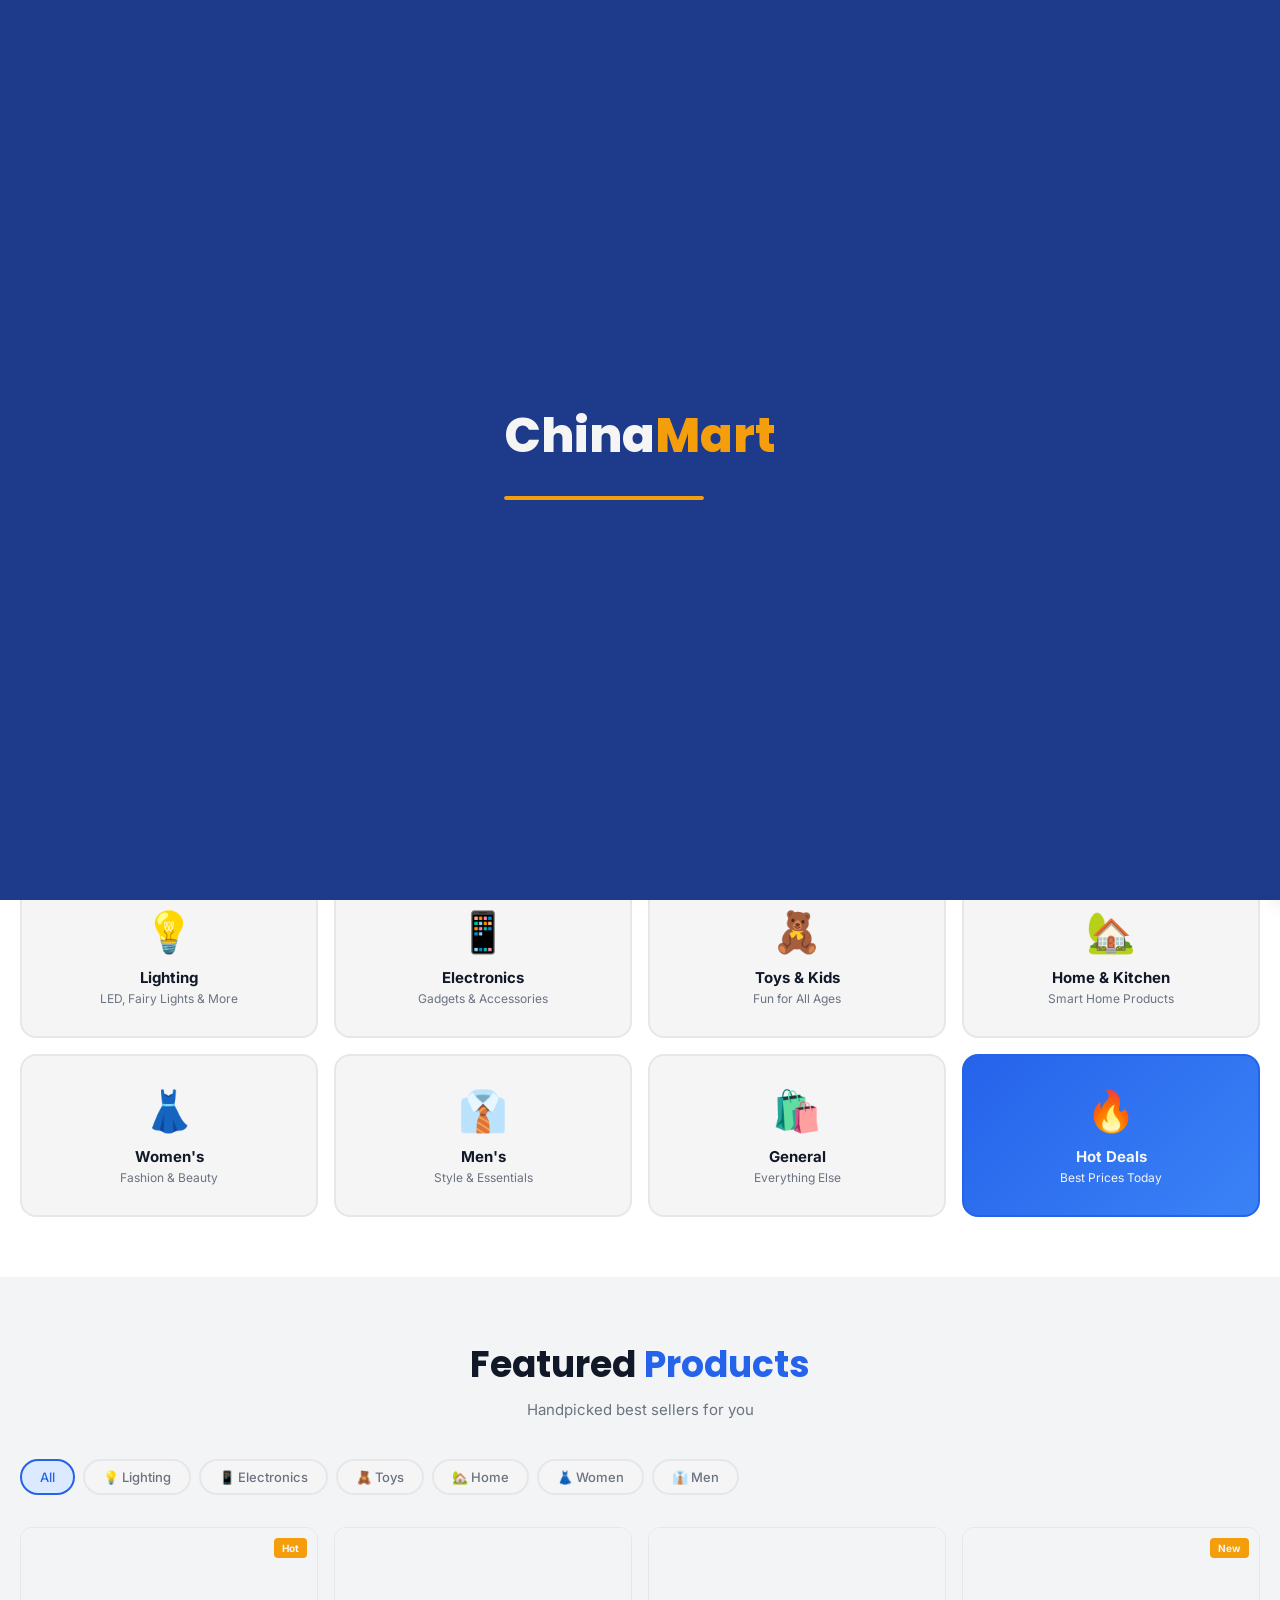
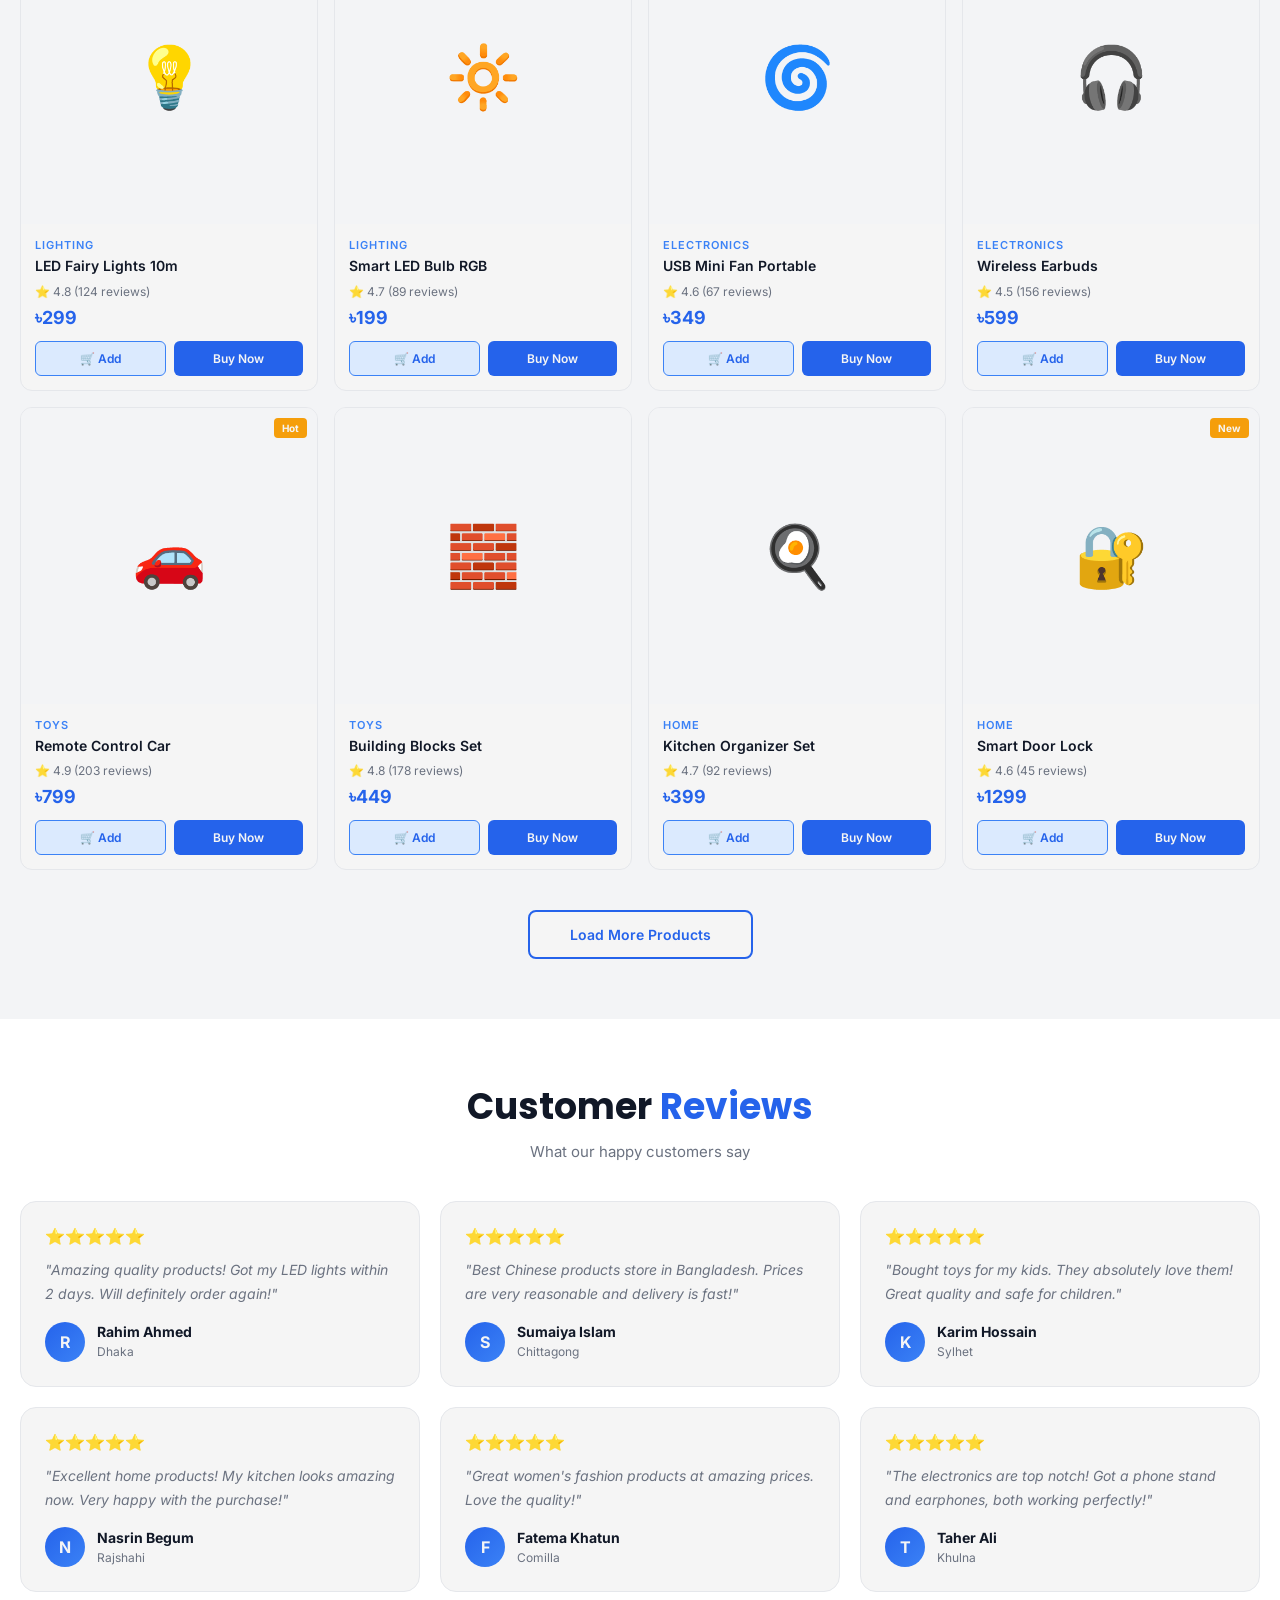
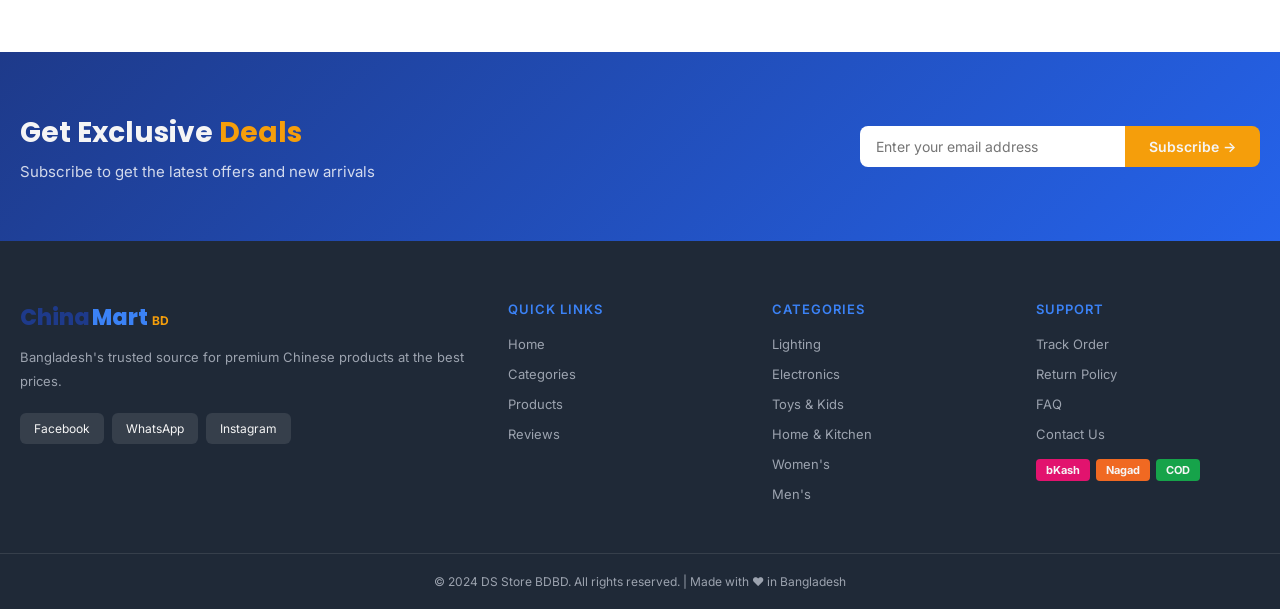
==== commit ee8b6bc2: "Add files via upload" ====
--- a/index.html
+++ b/index.html
@@ -3,7 +3,7 @@
 <head>
   <meta charset="UTF-8"/>
   <meta name="viewport" content="width=device-width, initial-scale=1.0"/>
-  <title>ChinaMart BD — Premium Chinese Products</title>
+  <title>DS Store BD — Digital & Smart Products</title>
   <link rel="preconnect" href="https://fonts.googleapis.com">
   <link href="https://fonts.googleapis.com/css2?family=Inter:wght@300;400;500;600;700;800&family=Poppins:wght@400;500;600;700;800&display=swap" rel="stylesheet">
   <link rel="stylesheet" href="style.css">
@@ -356,7 +356,7 @@
     </div>
   </div>
   <div class="footer-bottom">
-    <p>© 2024 ChinaMartBD. All rights reserved. | Made with ❤️ in Bangladesh</p>
+    <p>© 2024 DS Store BDBD. All rights reserved. | Made with ❤️ in Bangladesh</p>
   </div>
 </footer>
 
--- a/style.css
+++ b/style.css
@@ -6,7 +6,7 @@
   --blue-light: #dbeafe;
   --blue-dark: #1e3a8a;
   --accent: #f59e0b;
-  --white: #ffffff;
+  --#f5f5f5: #f5f5f5;
   --gray: #6b7280;
   --gray2: #9ca3af;
   --gray3: #e5e7eb;
@@ -19,7 +19,7 @@
 
 *, *::before, *::after { margin:0; padding:0; box-sizing:border-box; }
 html { scroll-behavior: smooth; }
-body { background: var(--white); color: var(--dark); font-family: var(--font); overflow-x: hidden; }
+body { background: var(--#f5f5f5); color: var(--dark); font-family: var(--font); overflow-x: hidden; }
 
 ::-webkit-scrollbar { width: 6px; }
 ::-webkit-scrollbar-track { background: var(--gray4); }
@@ -34,14 +34,14 @@
   transition: opacity 0.6s, visibility 0.6s;
 }
 .loader.hidden { opacity: 0; visibility: hidden; }
-.loader-logo { font-family: var(--font2); font-size: 48px; font-weight: 800; color: white; margin-bottom: 24px; text-align: center; }
+.loader-logo { font-family: var(--font2); font-size: 48px; font-weight: 800; color: #f5f5f5; margin-bottom: 24px; text-align: center; }
 .loader-logo .accent { color: var(--accent); }
 .loader-bar { width: 200px; height: 4px; background: rgba(255,255,255,0.2); border-radius: 2px; overflow: hidden; }
 .loader-fill { height: 100%; background: var(--accent); border-radius: 2px; animation: fill 2s ease forwards; }
 @keyframes fill { from{width:0} to{width:100%} }
 
 /* TOP BAR */
-.topbar { background: var(--blue-dark); color: white; padding: 8px 0; font-size: 12px; }
+.topbar { background: var(--blue-dark); color: #f5f5f5; padding: 8px 0; font-size: 12px; }
 .topbar-inner { max-width: 1280px; margin: 0 auto; padding: 0 20px; display: flex; justify-content: space-between; align-items: center; }
 .topbar-right { display: flex; gap: 12px; align-items: center; }
 .topbar-link { color: var(--accent); text-decoration: none; }
@@ -49,14 +49,14 @@
 /* NAVBAR */
 .navbar {
   position: sticky; top: 0; z-index: 100;
-  background: white;
+  background: #f5f5f5;
   box-shadow: 0 2px 20px rgba(0,0,0,0.08);
 }
 .nav-inner {
   max-width: 1280px; margin: 0 auto; padding: 0 20px;
   height: 64px; display: flex; align-items: center; gap: 20px;
 }
-.nav-logo { display: flex; align-items: baseline; gap: 2px; cursor: pointer; white-space: nowrap; }
+.nav-logo { display: flex; align-items: baseline; gap: 2px; cursor: pointer; #f5f5f5-space: nowrap; }
 .logo-main { font-family: var(--font2); font-size: 22px; font-weight: 800; color: var(--blue-dark); }
 .logo-accent { font-family: var(--font2); font-size: 22px; font-weight: 800; color: var(--blue3); }
 .logo-bd { font-size: 12px; font-weight: 700; color: var(--accent); margin-left: 2px; }
@@ -70,7 +70,7 @@
 }
 .nav-search input:focus { border-color: var(--blue3); }
 .search-btn {
-  padding: 10px 16px; background: var(--blue2); color: white;
+  padding: 10px 16px; background: var(--blue2); color: #f5f5f5;
   border: none; cursor: pointer; border-radius: 0 8px 8px 0;
   font-size: 16px; transition: background 0.2s;
 }
@@ -78,10 +78,10 @@
 .nav-actions { display: flex; align-items: center; gap: 12px; }
 .btn-login {
   display: flex; align-items: center; gap: 6px;
-  padding: 8px 16px; background: var(--blue2); color: white;
+  padding: 8px 16px; background: var(--blue2); color: #f5f5f5;
   border: none; cursor: pointer; border-radius: 8px;
   font-size: 13px; font-weight: 500; font-family: var(--font);
-  transition: all 0.2s; white-space: nowrap;
+  transition: all 0.2s; #f5f5f5-space: nowrap;
 }
 .btn-login:hover { background: var(--blue-dark); }
 .cart-btn {
@@ -92,7 +92,7 @@
 .cart-btn:hover { background: var(--blue3); }
 .cart-badge {
   position: absolute; top: -4px; right: -4px;
-  background: var(--accent); color: white;
+  background: var(--accent); color: #f5f5f5;
   width: 18px; height: 18px; border-radius: 50%;
   font-size: 10px; font-weight: 700;
   display: flex; align-items: center; justify-content: center;
@@ -107,16 +107,16 @@
 .cat-nav-item {
   padding: 10px 16px; color: rgba(255,255,255,0.85);
   font-size: 13px; font-weight: 500; cursor: pointer;
-  white-space: nowrap; border-bottom: 3px solid transparent;
+  #f5f5f5-space: nowrap; border-bottom: 3px solid transparent;
   transition: all 0.2s; text-decoration: none;
 }
-.cat-nav-item:hover, .cat-nav-item.active { color: white; border-bottom-color: var(--accent); background: rgba(255,255,255,0.1); }
+.cat-nav-item:hover, .cat-nav-item.active { color: #f5f5f5; border-bottom-color: var(--accent); background: rgba(255,255,255,0.1); }
 
 /* MOBILE MENU */
 .mobile-menu {
   display: none; position: fixed;
   top: 130px; left: 0; right: 0; bottom: 0;
-  background: white; z-index: 99;
+  background: #f5f5f5; z-index: 99;
   flex-direction: column; padding: 20px;
   overflow-y: auto;
 }
@@ -135,10 +135,10 @@
   content: ''; position: absolute; inset: 0;
   background: rgba(0,0,0,0.15);
 }
-.slide-content { position: relative; z-index: 2; color: white; max-width: 500px; }
+.slide-content { position: relative; z-index: 2; color: #f5f5f5; max-width: 500px; }
 .slide-badge {
   display: inline-block; background: var(--accent);
-  color: white; padding: 6px 16px; border-radius: 20px;
+  color: #f5f5f5; padding: 6px 16px; border-radius: 20px;
   font-size: 12px; font-weight: 600; margin-bottom: 16px;
   animation: fadeUp 0.6s ease;
 }
@@ -155,7 +155,7 @@
 @keyframes fadeUp { from{opacity:0;transform:translateY(20px)} to{opacity:1;transform:translateY(0)} }
 .slider-prev, .slider-next {
   position: absolute; top: 50%; transform: translateY(-50%);
-  background: rgba(255,255,255,0.2); color: white;
+  background: rgba(255,255,255,0.2); color: #f5f5f5;
   border: none; width: 44px; height: 44px; border-radius: 50%;
   font-size: 18px; cursor: pointer; z-index: 3;
   backdrop-filter: blur(10px); transition: all 0.2s;
@@ -165,12 +165,12 @@
 .slider-prev:hover, .slider-next:hover { background: rgba(255,255,255,0.4); }
 .slider-dots { position: absolute; bottom: 20px; left: 50%; transform: translateX(-50%); display: flex; gap: 8px; z-index: 3; }
 .dot { width: 8px; height: 8px; border-radius: 50%; background: rgba(255,255,255,0.5); cursor: pointer; transition: all 0.3s; }
-.dot.active { background: white; width: 24px; border-radius: 4px; }
+.dot.active { background: #f5f5f5; width: 24px; border-radius: 4px; }
 
 /* BUTTONS */
 .btn-primary {
   display: inline-flex; align-items: center; gap: 6px;
-  background: var(--blue2); color: white;
+  background: var(--blue2); color: #f5f5f5;
   padding: 12px 24px; border-radius: 8px;
   font-size: 14px; font-weight: 600; font-family: var(--font);
   text-decoration: none; border: none; cursor: pointer;
@@ -179,13 +179,13 @@
 .btn-primary:hover { background: var(--blue-dark); transform: translateY(-1px); box-shadow: 0 4px 15px rgba(29,78,216,0.4); }
 .btn-secondary {
   display: inline-flex; align-items: center;
-  background: white; color: var(--blue2);
+  background: #f5f5f5; color: var(--blue2);
   padding: 12px 24px; border-radius: 8px;
   font-size: 14px; font-weight: 600;
-  text-decoration: none; border: 2px solid white;
+  text-decoration: none; border: 2px solid #f5f5f5;
   transition: all 0.2s; cursor: pointer;
 }
-.btn-secondary:hover { background: transparent; color: white; }
+.btn-secondary:hover { background: transparent; color: #f5f5f5; }
 .w-full { width: 100%; justify-content: center; }
 
 /* PROMO BANNER */
@@ -193,7 +193,7 @@
 .promo-grid { max-width: 1280px; margin: 0 auto; padding: 0 20px; display: grid; grid-template-columns: repeat(4, 1fr); gap: 16px; }
 .promo-card {
   display: flex; align-items: center; gap: 12px;
-  background: white; padding: 16px 20px; border-radius: 12px;
+  background: #f5f5f5; padding: 16px 20px; border-radius: 12px;
   border: 1px solid var(--gray3); transition: all 0.2s;
 }
 .promo-card:hover { box-shadow: 0 4px 15px rgba(0,0,0,0.08); transform: translateY(-2px); }
@@ -214,13 +214,13 @@
 .categories-section { padding: 60px 0; }
 .cat-grid { display: grid; grid-template-columns: repeat(4, 1fr); gap: 16px; }
 .cat-card {
-  background: white; border: 2px solid var(--gray3);
+  background: #f5f5f5; border: 2px solid var(--gray3);
   padding: 30px 20px; border-radius: 16px; text-align: center;
   cursor: pointer; transition: all 0.3s;
 }
 .cat-card:hover { border-color: var(--blue3); transform: translateY(-4px); box-shadow: 0 8px 24px rgba(59,130,246,0.15); }
-.cat-card.special { background: linear-gradient(135deg, var(--blue2), var(--blue3)); border-color: var(--blue2); color: white; }
-.cat-card.special h3, .cat-card.special p { color: white; }
+.cat-card.special { background: linear-gradient(135deg, var(--blue2), var(--blue3)); border-color: var(--blue2); color: #f5f5f5; }
+.cat-card.special h3, .cat-card.special p { color: #f5f5f5; }
 .cat-emoji { font-size: 40px; margin-bottom: 12px; display: block; }
 .cat-card h3 { font-size: 15px; font-weight: 700; color: var(--dark); margin-bottom: 4px; }
 .cat-card p { font-size: 12px; color: var(--gray); }
@@ -230,7 +230,7 @@
 .products-filter { display: flex; gap: 8px; margin-bottom: 32px; flex-wrap: wrap; }
 .filter-btn {
   padding: 8px 18px; border: 2px solid var(--gray3);
-  background: white; color: var(--gray); border-radius: 20px;
+  background: #f5f5f5; color: var(--gray); border-radius: 20px;
   font-size: 13px; font-weight: 500; cursor: pointer;
   transition: all 0.2s; font-family: var(--font);
 }
@@ -242,7 +242,7 @@
 
 /* PRODUCT CARD */
 .product-card {
-  background: white; border-radius: 12px;
+  background: #f5f5f5; border-radius: 12px;
   overflow: hidden; border: 1px solid var(--gray3);
   transition: all 0.3s; cursor: pointer;
 }
@@ -256,13 +256,13 @@
 .product-img img { width: 100%; height: 100%; object-fit: cover; }
 .product-discount {
   position: absolute; top: 10px; left: 10px;
-  background: #ef4444; color: white;
+  background: #ef4444; color: #f5f5f5;
   font-size: 11px; font-weight: 700; padding: 4px 8px;
   border-radius: 4px;
 }
 .product-badge {
   position: absolute; top: 10px; right: 10px;
-  background: var(--accent); color: white;
+  background: var(--accent); color: #f5f5f5;
   font-size: 10px; font-weight: 700; padding: 4px 8px;
   border-radius: 4px;
 }
@@ -280,28 +280,28 @@
   border-radius: 6px; font-size: 12px; font-weight: 600;
   cursor: pointer; transition: all 0.2s; font-family: var(--font);
 }
-.btn-cart:hover { background: var(--blue2); color: white; }
+.btn-cart:hover { background: var(--blue2); color: #f5f5f5; }
 .btn-buy {
   flex: 1; padding: 9px; background: var(--blue2);
-  color: white; border: none; border-radius: 6px;
+  color: #f5f5f5; border: none; border-radius: 6px;
   font-size: 12px; font-weight: 600; cursor: pointer;
   transition: all 0.2s; font-family: var(--font);
 }
 .btn-buy:hover { background: var(--blue-dark); }
 .load-more-wrap { text-align: center; margin-top: 40px; }
 .btn-load-more {
-  padding: 14px 40px; background: white; color: var(--blue2);
+  padding: 14px 40px; background: #f5f5f5; color: var(--blue2);
   border: 2px solid var(--blue2); border-radius: 8px;
   font-size: 14px; font-weight: 600; cursor: pointer;
   transition: all 0.2s; font-family: var(--font);
 }
-.btn-load-more:hover { background: var(--blue2); color: white; }
+.btn-load-more:hover { background: var(--blue2); color: #f5f5f5; }
 
 /* REVIEWS */
 .reviews-section { padding: 60px 0; }
 .reviews-grid { display: grid; grid-template-columns: repeat(3, 1fr); gap: 20px; }
 .review-card {
-  background: white; border: 1px solid var(--gray3);
+  background: #f5f5f5; border: 1px solid var(--gray3);
   border-radius: 16px; padding: 24px; transition: all 0.3s;
 }
 .review-card:hover { border-color: var(--blue3); box-shadow: 0 4px 20px rgba(59,130,246,0.1); }
@@ -311,7 +311,7 @@
 .author-avatar {
   width: 40px; height: 40px; border-radius: 50%;
   background: linear-gradient(135deg, var(--blue2), var(--blue3));
-  color: white; font-weight: 700; font-size: 16px;
+  color: #f5f5f5; font-weight: 700; font-size: 16px;
   display: flex; align-items: center; justify-content: center;
 }
 .review-author strong { font-size: 14px; color: var(--dark); display: block; }
@@ -320,31 +320,31 @@
 /* NEWSLETTER */
 .newsletter-section { background: linear-gradient(135deg, var(--blue-dark), var(--blue2)); padding: 60px 0; }
 .newsletter-inner { display: flex; align-items: center; justify-content: space-between; gap: 30px; flex-wrap: wrap; }
-.newsletter-text h2 { font-family: var(--font2); font-size: 28px; font-weight: 700; color: white; margin-bottom: 8px; }
+.newsletter-text h2 { font-family: var(--font2); font-size: 28px; font-weight: 700; color: #f5f5f5; margin-bottom: 8px; }
 .newsletter-text h2 span { color: var(--accent); }
 .newsletter-text p { color: rgba(255,255,255,0.8); font-size: 15px; }
 .newsletter-form { display: flex; gap: 0; max-width: 400px; width: 100%; }
 .newsletter-form input { flex: 1; padding: 12px 16px; border: none; border-radius: 8px 0 0 8px; font-family: var(--font); font-size: 14px; }
-.newsletter-form .btn-primary { border-radius: 0 8px 8px 0; background: var(--accent); white-space: nowrap; }
+.newsletter-form .btn-primary { border-radius: 0 8px 8px 0; background: var(--accent); #f5f5f5-space: nowrap; }
 .newsletter-form .btn-primary:hover { background: #d97706; }
 
 /* FOOTER */
-.footer { background: var(--dark2); color: white; padding: 60px 0 0; }
+.footer { background: var(--dark2); color: #f5f5f5; padding: 60px 0 0; }
 .footer-grid { max-width: 1280px; margin: 0 auto; padding: 0 20px 40px; display: grid; grid-template-columns: 2fr 1fr 1fr 1fr; gap: 40px; }
 .footer-brand p { color: var(--gray2); font-size: 13px; line-height: 1.8; margin-bottom: 20px; }
 .footer-social { display: flex; gap: 8px; flex-wrap: wrap; }
-.social-btn { padding: 8px 14px; background: rgba(255,255,255,0.1); color: white; font-size: 12px; border-radius: 6px; text-decoration: none; transition: all 0.2s; }
+.social-btn { padding: 8px 14px; background: rgba(255,255,255,0.1); color: #f5f5f5; font-size: 12px; border-radius: 6px; text-decoration: none; transition: all 0.2s; }
 .social-btn:hover { background: var(--blue2); }
 .footer-links h4 { font-size: 13px; letter-spacing: 1px; color: var(--blue3); margin-bottom: 16px; font-weight: 600; text-transform: uppercase; }
 .footer-links ul { list-style: none; }
 .footer-links li { margin-bottom: 10px; }
 .footer-links a { color: var(--gray2); text-decoration: none; font-size: 13px; transition: color 0.2s; cursor: pointer; }
-.footer-links a:hover { color: white; }
+.footer-links a:hover { color: #f5f5f5; }
 .payment-icons { display: flex; gap: 6px; margin-top: 16px; flex-wrap: wrap; }
 .pay-icon { padding: 4px 10px; border-radius: 4px; font-size: 11px; font-weight: 700; }
-.pay-icon.bkash { background: #e2136e; color: white; }
-.pay-icon.nagad { background: #f06922; color: white; }
-.pay-icon.cod { background: #16a34a; color: white; }
+.pay-icon.bkash { background: #e2136e; color: #f5f5f5; }
+.pay-icon.nagad { background: #f06922; color: #f5f5f5; }
+.pay-icon.cod { background: #16a34a; color: #f5f5f5; }
 .footer-bottom { border-top: 1px solid rgba(255,255,255,0.1); padding: 20px; text-align: center; color: var(--gray2); font-size: 12px; max-width: 1280px; margin: 0 auto; }
 
 /* CART SIDEBAR */
@@ -352,7 +352,7 @@
 .overlay.active { display: block; }
 .cart-sidebar {
   position: fixed; top: 0; right: -400px; bottom: 0;
-  width: 400px; background: white; z-index: 201;
+  width: 400px; background: #f5f5f5; z-index: 201;
   transition: right 0.3s ease; display: flex; flex-direction: column;
   box-shadow: -4px 0 20px rgba(0,0,0,0.15);
 }
@@ -379,14 +379,14 @@
 /* MODAL */
 .modal-overlay { display: none; position: fixed; inset: 0; background: rgba(0,0,0,0.6); z-index: 300; align-items: center; justify-content: center; backdrop-filter: blur(4px); }
 .modal-overlay.active { display: flex; }
-.modal { background: white; border-radius: 16px; width: 100%; max-width: 460px; max-height: 90vh; overflow-y: auto; position: relative; padding: 32px; animation: modalIn 0.3s ease; }
+.modal { background: #f5f5f5; border-radius: 16px; width: 100%; max-width: 460px; max-height: 90vh; overflow-y: auto; position: relative; padding: 32px; animation: modalIn 0.3s ease; }
 .modal-wide { max-width: 860px; padding: 0; }
 @keyframes modalIn { from{opacity:0;transform:scale(0.95)} to{opacity:1;transform:scale(1)} }
 .modal-x { position: absolute; top: 16px; right: 16px; background: var(--gray4); border: none; width: 32px; height: 32px; border-radius: 50%; font-size: 16px; cursor: pointer; color: var(--gray); }
 .modal-logo { text-align: center; margin-bottom: 20px; }
 .modal-tabs { display: flex; gap: 0; margin-bottom: 24px; border: 2px solid var(--gray3); border-radius: 8px; overflow: hidden; }
 .tab { flex: 1; padding: 10px; background: none; border: none; font-size: 14px; font-weight: 600; cursor: pointer; transition: all 0.2s; font-family: var(--font); color: var(--gray); }
-.tab.active { background: var(--blue2); color: white; }
+.tab.active { background: var(--blue2); color: #f5f5f5; }
 .field { margin-bottom: 14px; }
 .field input, .field textarea { width: 100%; padding: 12px 14px; border: 2px solid var(--gray3); border-radius: 8px; font-size: 14px; font-family: var(--font); transition: border-color 0.2s; resize: none; }
 .field input:focus, .field textarea:focus { outline: none; border-color: var(--blue2); }
@@ -407,13 +407,13 @@
 .summary-row.total { border: none; font-size: 18px; font-weight: 700; color: var(--blue2); margin-top: 8px; }
 
 /* TOAST */
-.toast { position: fixed; bottom: 24px; right: 24px; background: var(--dark2); color: white; padding: 14px 20px; border-radius: 10px; font-size: 13px; z-index: 9000; transform: translateY(100px); opacity: 0; transition: all 0.4s; max-width: 320px; }
+.toast { position: fixed; bottom: 24px; right: 24px; background: var(--dark2); color: #f5f5f5; padding: 14px 20px; border-radius: 10px; font-size: 13px; z-index: 9000; transform: translateY(100px); opacity: 0; transition: all 0.4s; max-width: 320px; }
 .toast.show { transform: translateY(0); opacity: 1; }
 .toast.success { background: #16a34a; }
 .toast.error { background: #dc2626; }
 
 /* SCROLL TOP */
-.scroll-top { position: fixed; bottom: 80px; right: 24px; width: 44px; height: 44px; background: var(--blue2); color: white; border: none; border-radius: 50%; font-size: 18px; cursor: pointer; z-index: 100; opacity: 0; transform: translateY(20px); transition: all 0.3s; box-shadow: 0 4px 12px rgba(29,78,216,0.4); }
+.scroll-top { position: fixed; bottom: 80px; right: 24px; width: 44px; height: 44px; background: var(--blue2); color: #f5f5f5; border: none; border-radius: 50%; font-size: 18px; cursor: pointer; z-index: 100; opacity: 0; transform: translateY(20px); transition: all 0.3s; box-shadow: 0 4px 12px rgba(29,78,216,0.4); }
 .scroll-top.show { opacity: 1; transform: translateY(0); }
 
 /* RESPONSIVE */
